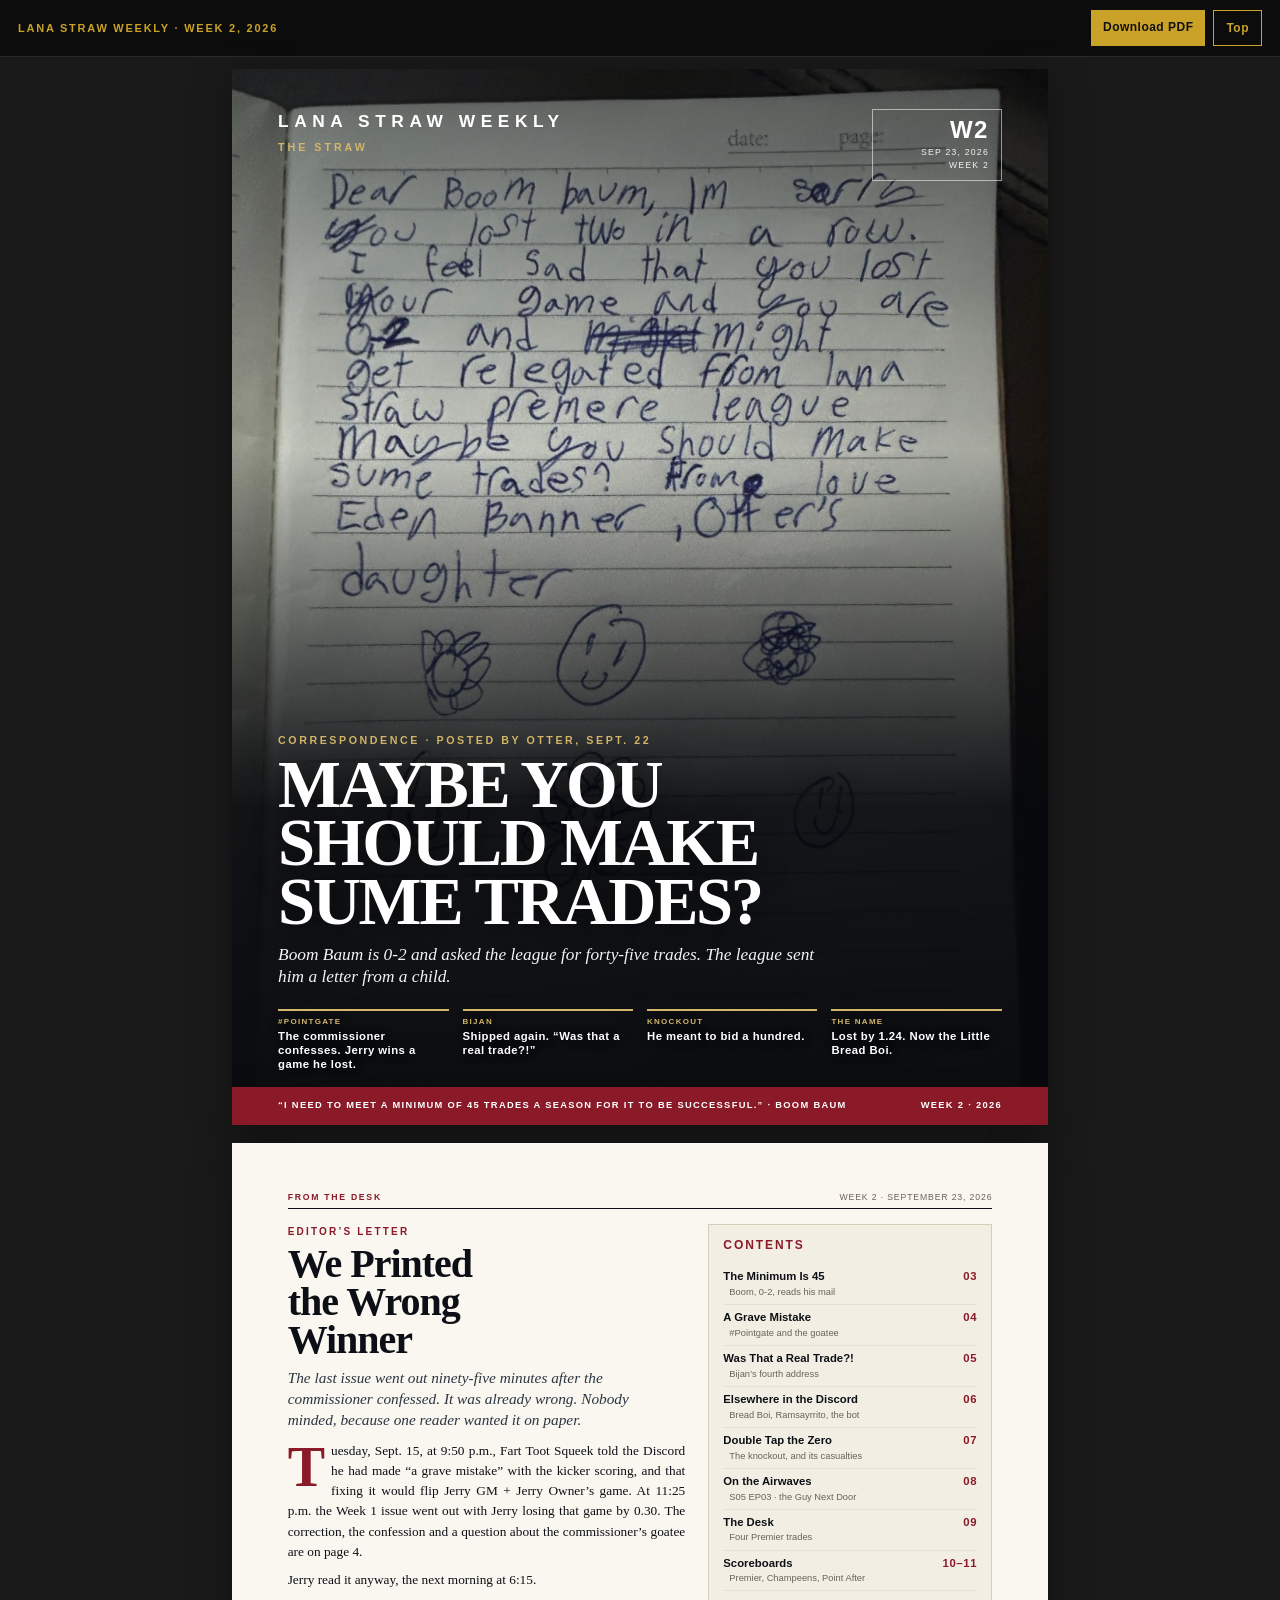
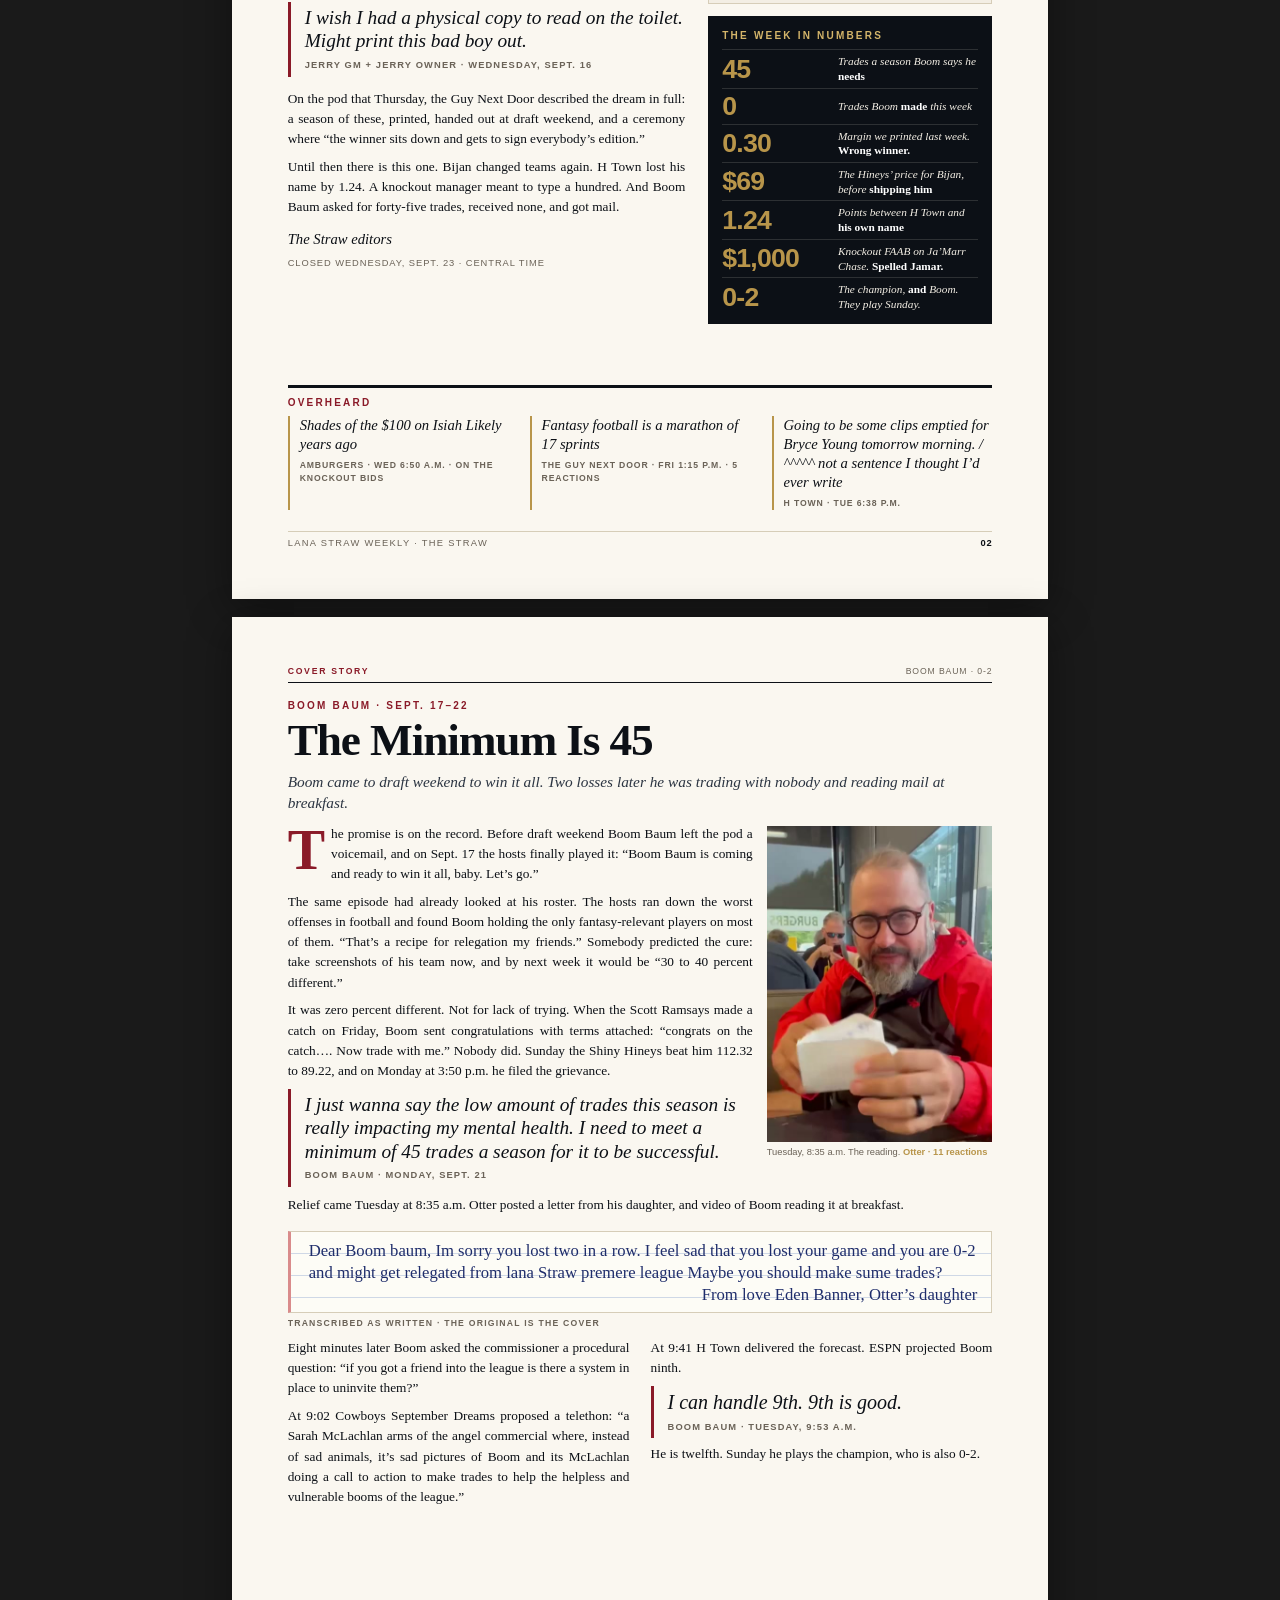
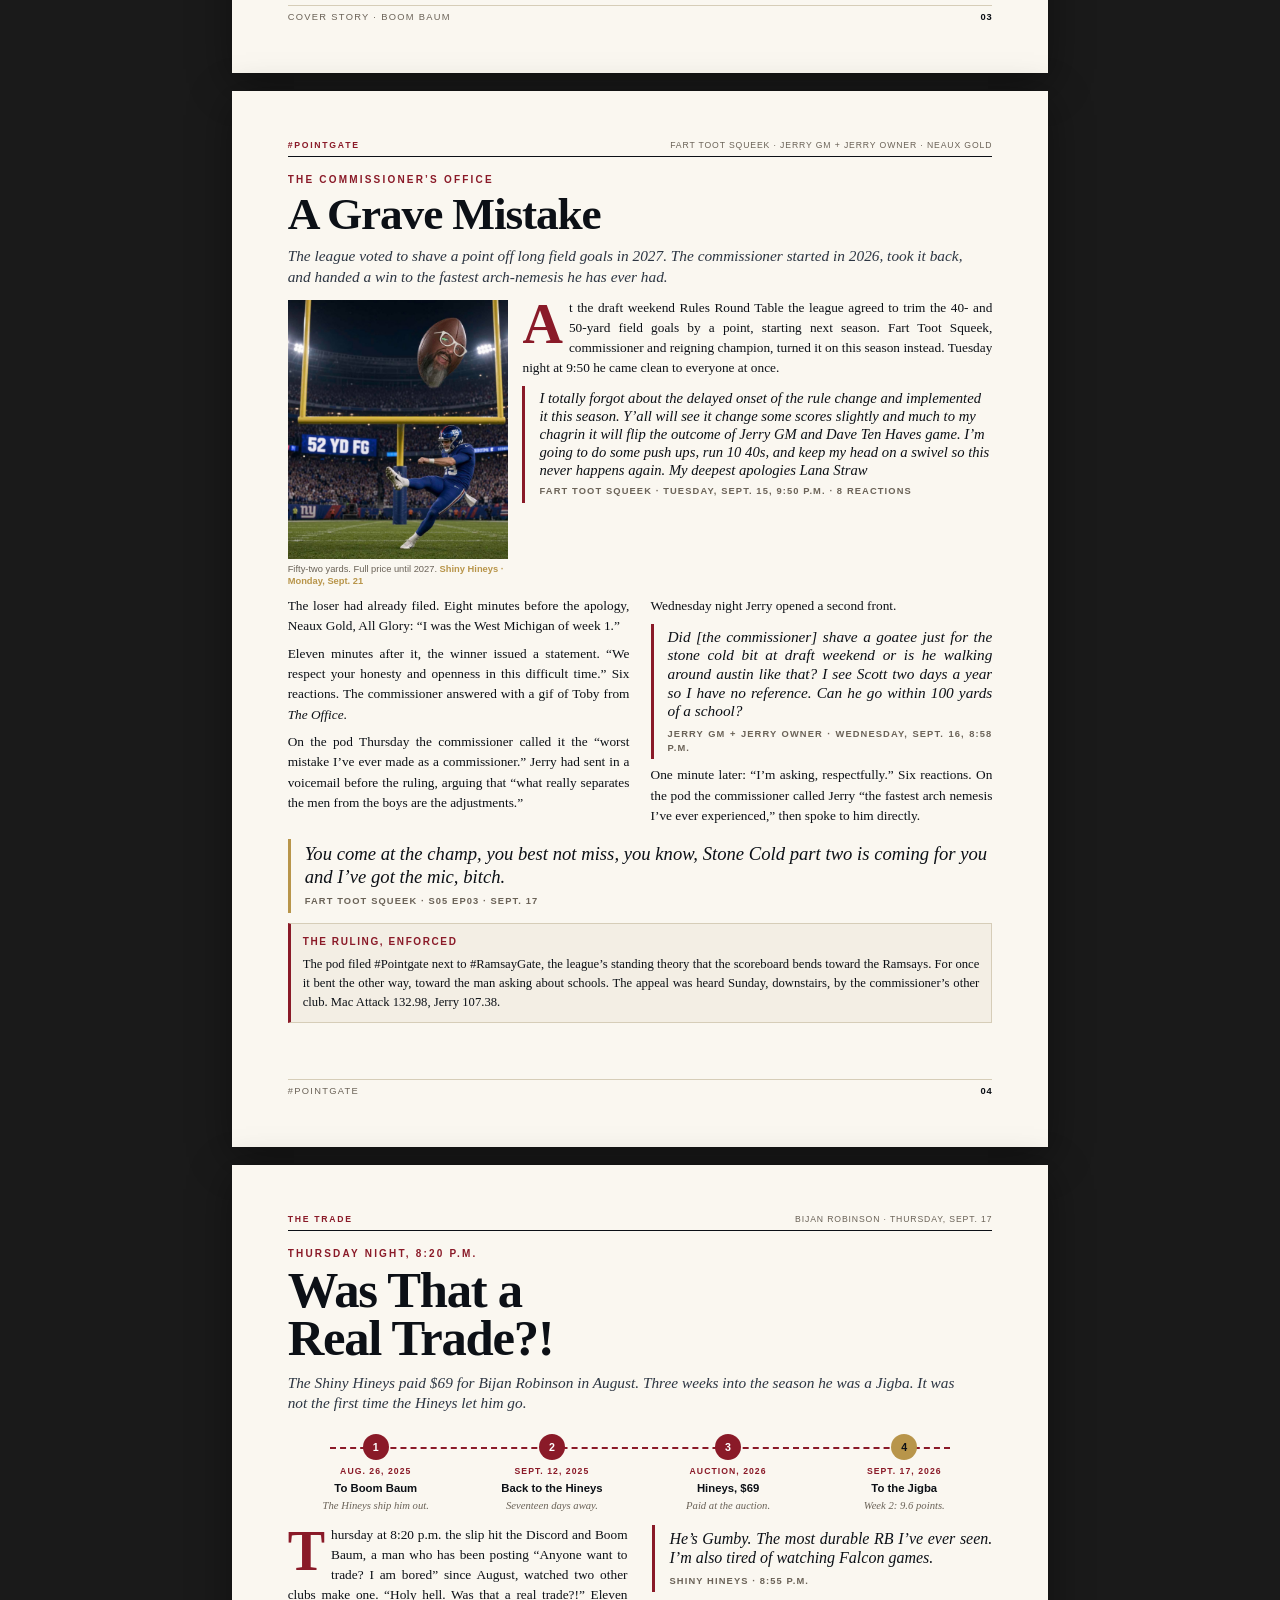
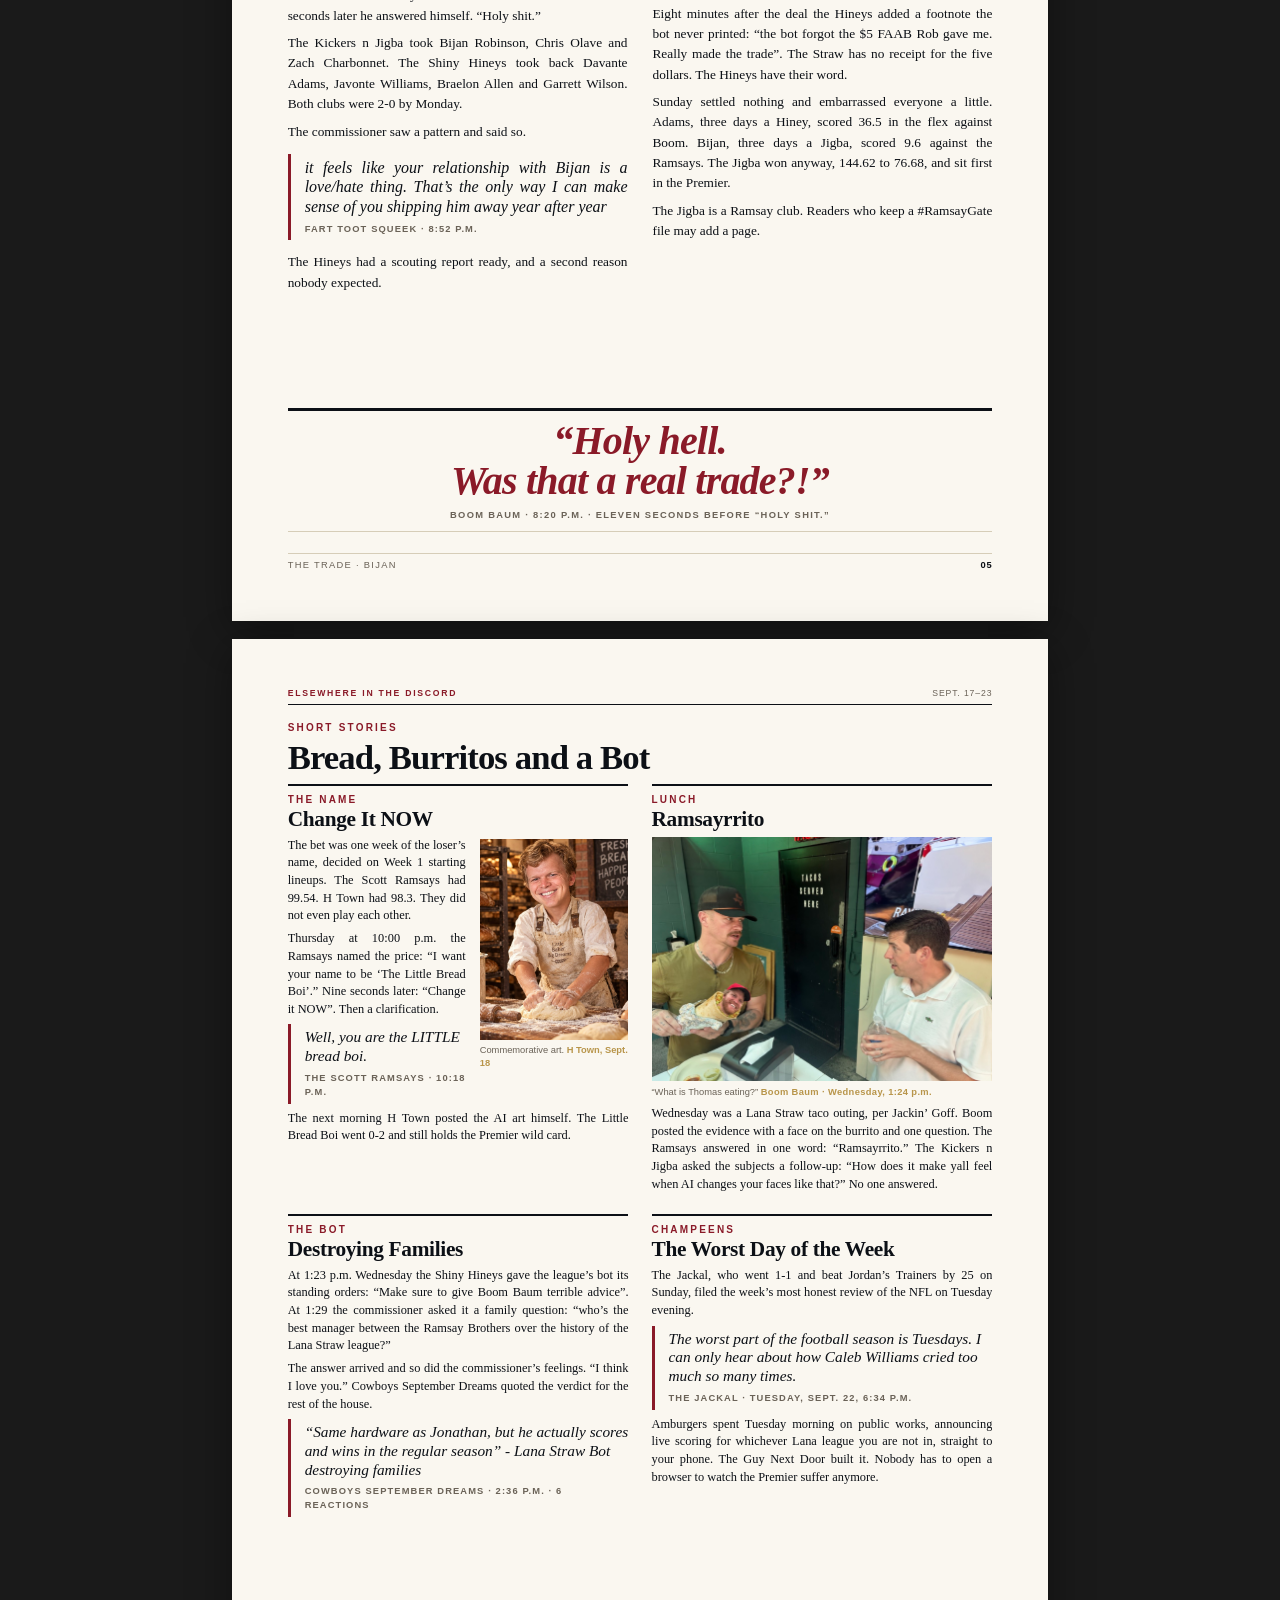
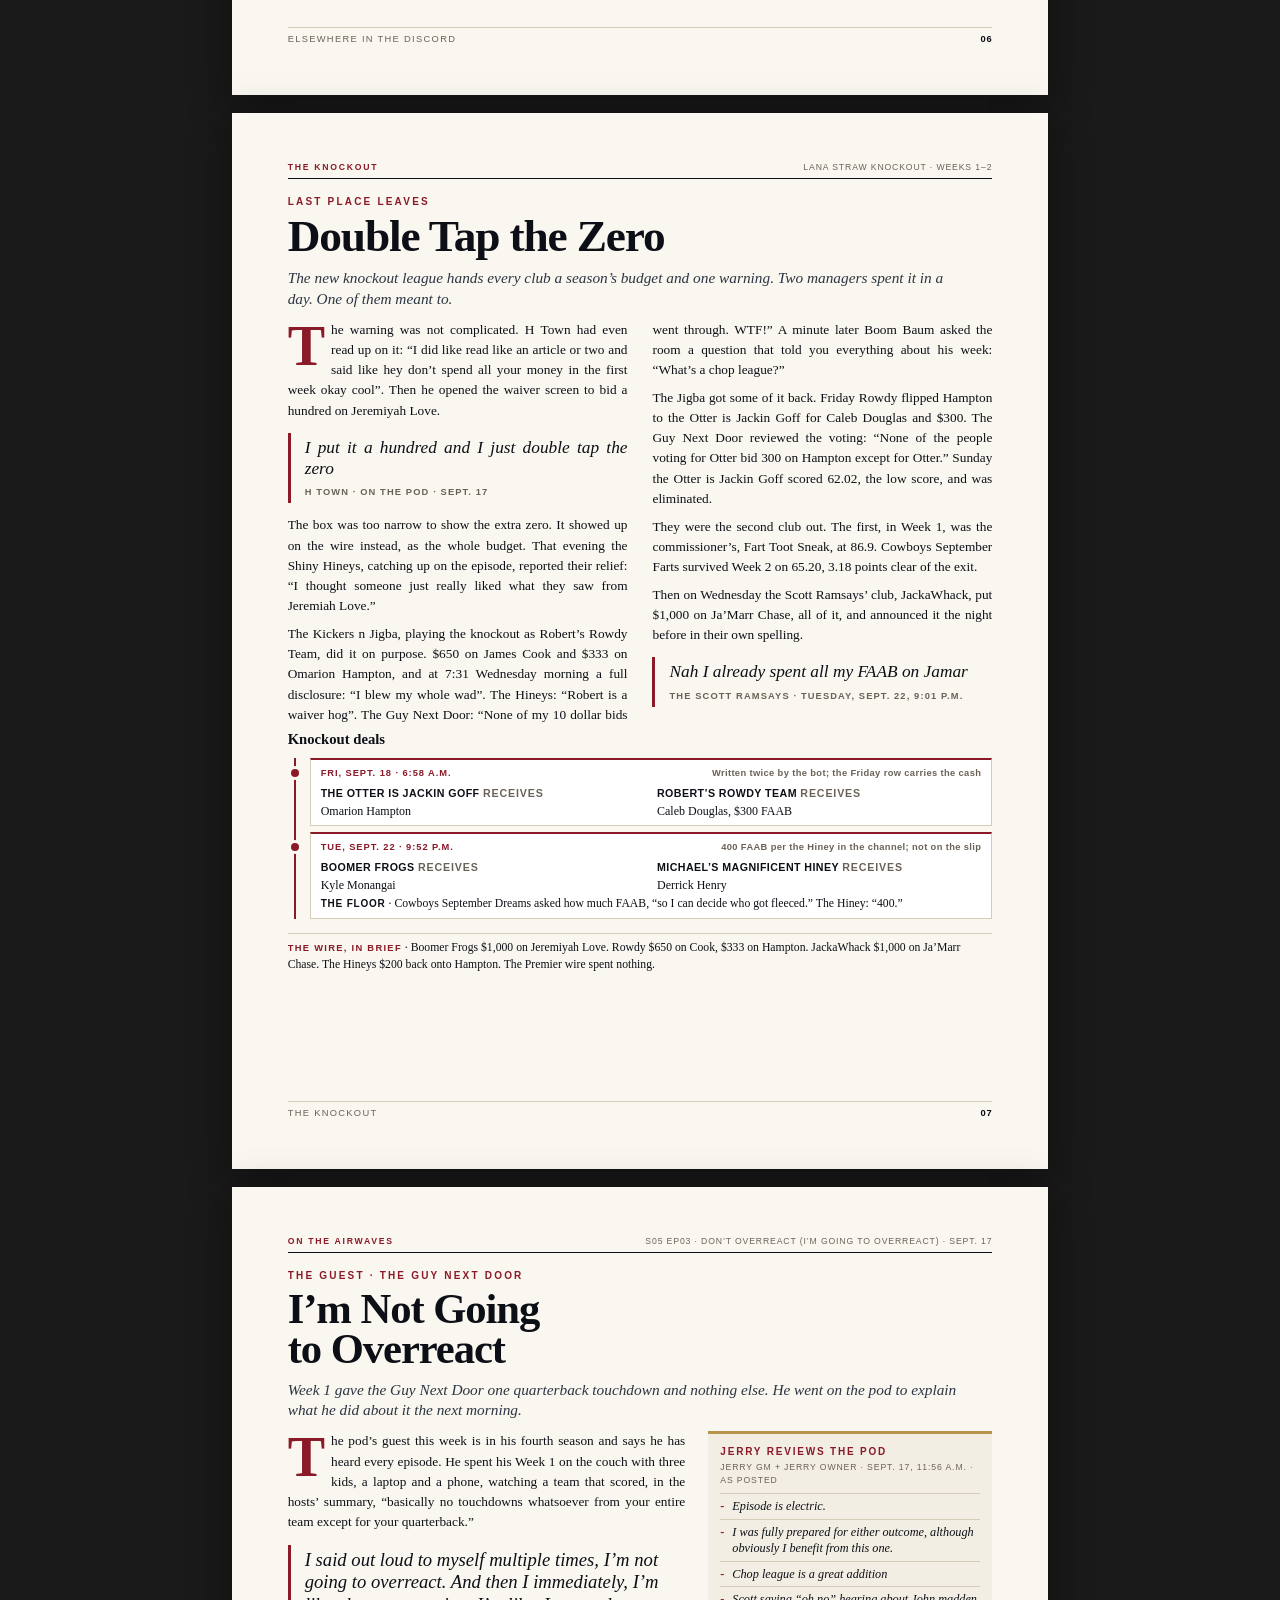
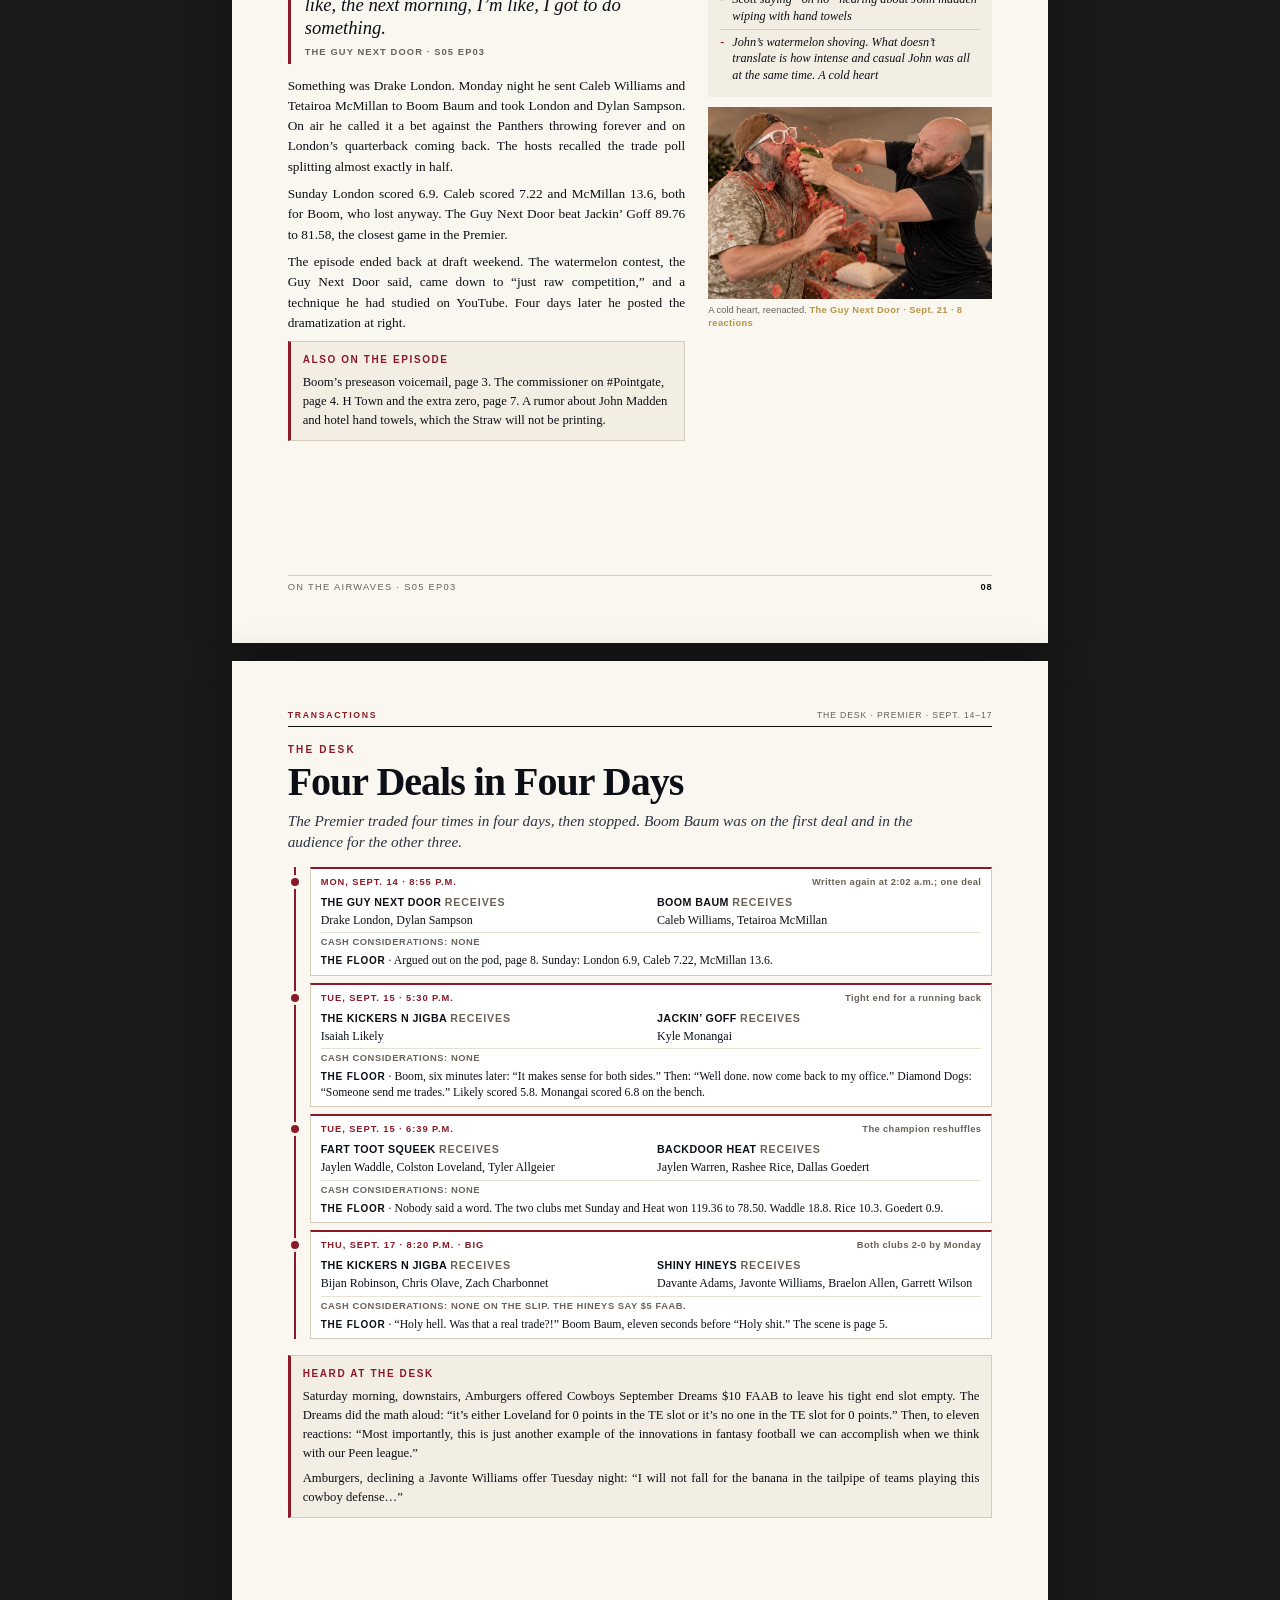
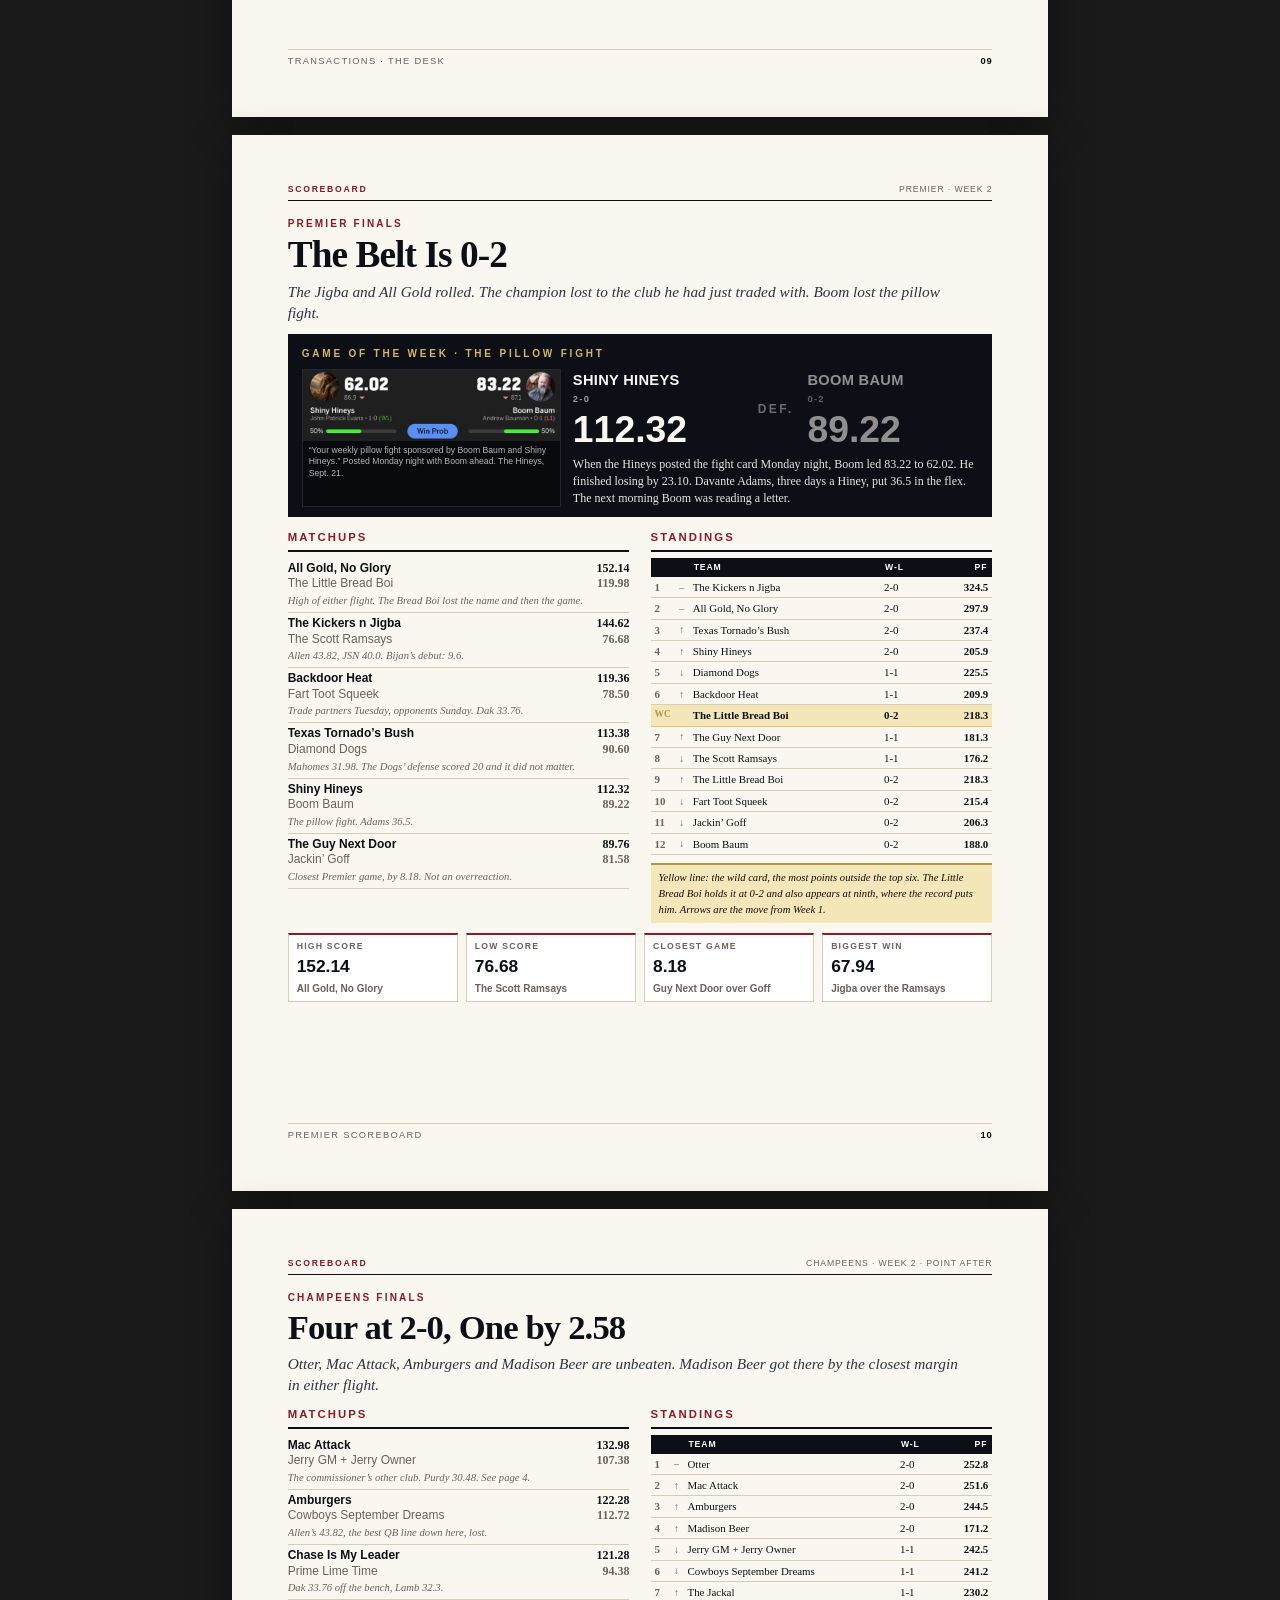
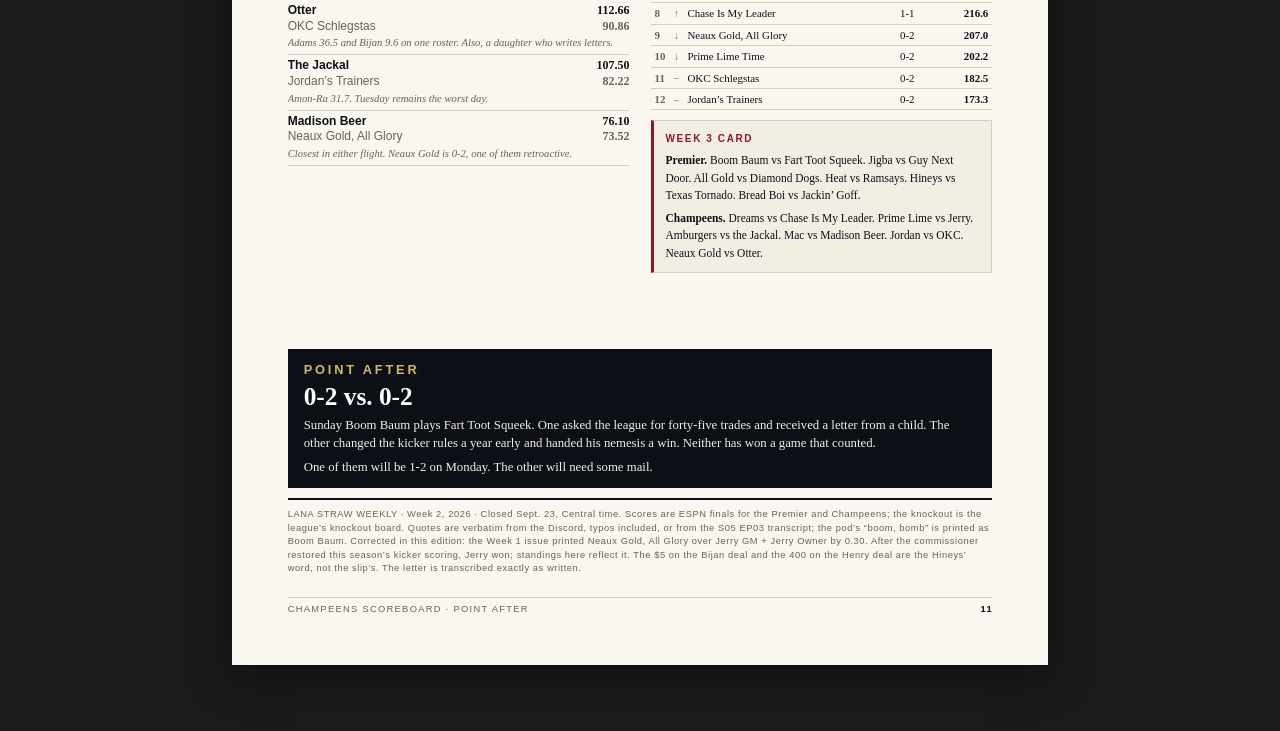
==== index.html @ 601df7c7 "Week 2 layout fixes: phone viewport, contents, stories, desk Co-Authored-By: Claude Opus 5.5 <norepl" ====
<!DOCTYPE html>
<html lang="en">
<head>
<meta charset="utf-8"/>
<meta name="viewport" content="width=850"/>
<link rel="icon" href="favicon.ico" sizes="16x16">
<title>Lana Straw Weekly &#183; Week 2, 2026</title>
</head>
<body>
<div class="share-bar">
  <div class="brand">Lana Straw Weekly &#183; Week 2, 2026</div>
  <div class="actions">
    <a class="pdf" href="The_Lana_Straw_Ledger_2026_Week2.pdf">Download PDF</a>
    <a class="top" href="#top">Top</a>
  </div>
</div>
<a id="top"></a>
<style>

:root {
  --ink: #0c1016;
  --ink2: #1a222d;
  --cream: #f3eee4;
  --paper: #faf7f0;
  --crimson: #8a1a28;
  --crimson-deep: #5c1019;
  --gold: #b8954a;
  --gold-lite: #d4b56a;
  --slate: #2c3542;
  --muted: #6a6257;
  --rule: #d6cdb8;
  --rule-soft: #e8e1d2;
  --pg-w: 8.5in;
  --pg-h: 11in;
  --pg-margin-x: 0.58in;
  --pg-margin-top: 0.5in;
  --pg-margin-bottom: 0.5in;
  --folio-gap: 0.22in;
}

* { box-sizing: border-box; margin: 0; padding: 0; }
html, body {
  background: #1a1a1a;
  color: var(--ink);
  font-family: Georgia, 'Times New Roman', Times, serif;
  font-size: 10.5pt;
  line-height: 1.5;
  overflow-x: hidden;
  -webkit-print-color-adjust: exact !important;
  print-color-adjust: exact !important;
  color-adjust: exact !important;
}

@page { size: letter portrait; margin: 0; }

@media print {
  html, body { background: white !important; overflow: visible; padding: 0 !important; margin: 0 !important; }
  .share-bar { display: none !important; }
  .rack { padding: 0 !important; gap: 0 !important; display: block !important; }
  .sheet { zoom: 1 !important; }
  .page {
    break-after: page;
    page-break-after: always;
    box-shadow: none !important;
    margin: 0 !important;
    zoom: 1 !important;
    width: 8.5in !important;
    height: 11in !important;
    overflow: hidden !important;
  }
  .page:last-child { break-after: auto; page-break-after: auto; }
  * {
    -webkit-print-color-adjust: exact !important;
    print-color-adjust: exact !important;
    color-adjust: exact !important;
  }
}

.share-bar {
  position: sticky;
  top: 0;
  z-index: 50;
  display: flex;
  align-items: center;
  justify-content: space-between;
  gap: 12px;
  padding: 10px 18px;
  background: rgba(11,11,11,.92);
  border-bottom: 1px solid #2a2a2a;
  backdrop-filter: blur(8px);
  font-family: -apple-system, BlinkMacSystemFont, "Segoe UI", sans-serif;
}
.share-bar .brand {
  color: #c9a227;
  letter-spacing: .16em;
  text-transform: uppercase;
  font-size: 11px;
  font-weight: 700;
}
.share-bar .actions { display: flex; gap: 8px; flex-wrap: wrap; }
.share-bar a {
  display: inline-block;
  padding: 8px 12px;
  text-decoration: none;
  font-size: 12px;
  font-weight: 700;
  letter-spacing: .04em;
}
.share-bar a.pdf {
  background: #c9a227;
  color: #111;
}
.share-bar a.top {
  border: 1px solid #c9a227;
  color: #c9a227;
}

.rack {
  display: flex;
  flex-direction: column;
  align-items: center;
  padding: 12px 0 48px;
}
.sheet {
  width: 8.5in;
}

.page {
  width: var(--pg-w);
  height: var(--pg-h);
  position: relative;
  overflow: hidden;
  background: var(--paper);
  margin: 0 auto 18px;
  box-shadow: 0 10px 40px rgba(0,0,0,.4);
  zoom: var(--pagescale, 1);
}
.page.cover { overflow: hidden; }
.page-inner {
  height: 100%;
  padding: var(--pg-margin-top) var(--pg-margin-x) var(--pg-margin-bottom);
  display: flex;
  flex-direction: column;
}
.flow {
  flex: 1 1 auto;
  min-height: 0;
  display: flex;
  flex-direction: column;
  overflow: hidden;
}
.runhead {
  flex: 0 0 auto;
  display: flex;
  justify-content: space-between;
  align-items: baseline;
  font-family: Helvetica Neue, Helvetica, Arial, sans-serif;
  font-size: 6.5pt;
  font-weight: 700;
  letter-spacing: 0.2em;
  text-transform: uppercase;
  color: var(--muted);
  border-bottom: 1.5px solid var(--ink);
  padding-bottom: 4px;
  margin-bottom: 0.16in;
}
.runhead .sec { color: var(--crimson); }
.runhead .iss { font-weight: 500; letter-spacing: 0.1em; color: var(--muted); }
.folio {
  flex: 0 0 auto;
  margin-top: var(--folio-gap);
  display: flex;
  justify-content: space-between;
  align-items: baseline;
  font-family: Helvetica Neue, Helvetica, Arial, sans-serif;
  font-size: 7pt;
  letter-spacing: 0.14em;
  text-transform: uppercase;
  color: var(--muted);
  border-top: 1px solid var(--rule);
  padding-top: 5px;
  position: relative;
  z-index: 2;
  background: var(--paper);
}
.folio .pg {
  font-weight: 800;
  color: var(--ink);
  letter-spacing: 0.08em;
  font-variant-numeric: tabular-nums;
}

.sans { font-family: Helvetica Neue, Helvetica, Arial, sans-serif; }
.kicker {
  font-family: Helvetica Neue, Helvetica, Arial, sans-serif;
  font-size: 7.5pt;
  font-weight: 800;
  letter-spacing: 0.22em;
  text-transform: uppercase;
  color: var(--crimson);
  margin-bottom: 6px;
}
h1.hed {
  font-weight: 900;
  font-size: 32pt;
  line-height: 0.94;
  letter-spacing: -0.025em;
  color: var(--ink);
  margin: 0 0 10px;
}
h2.subhed {
  font-weight: 700;
  font-size: 15pt;
  line-height: 1.15;
  margin: 0 0 6px;
}
.dek {
  font-size: 11.5pt;
  font-style: italic;
  color: var(--slate);
  line-height: 1.36;
  margin-bottom: 10px;
  max-width: 96%;
}
.byline {
  font-family: Helvetica Neue, Helvetica, Arial, sans-serif;
  font-size: 7pt;
  font-weight: 600;
  letter-spacing: 0.12em;
  text-transform: uppercase;
  color: var(--muted);
  margin-bottom: 10px;
  padding-bottom: 7px;
  border-bottom: 1px solid var(--rule);
}
.body {
  font-size: 10pt;
  line-height: 1.52;
  text-align: justify;
  hyphens: auto;
  -webkit-hyphens: auto;
}
.body p { margin-bottom: 0.55em; orphans: 3; widows: 3; }
.body.drop p:first-of-type::first-letter {
  float: left;
  font-size: 42pt;
  line-height: 0.8;
  padding: 4px 6px 0 0;
  font-weight: 900;
  color: var(--crimson);
}
.two-col { column-count: 2; column-gap: 0.26in; }
.three-col { column-count: 3; column-gap: 0.22in; column-rule: 1px solid var(--rule-soft); }
.pull {
  border-left: 3.5px solid var(--crimson);
  padding: 4px 0 4px 14px;
  margin: 12px 0;
  break-inside: avoid;
}
.pull .q {
  font-size: 14.5pt;
  font-style: italic;
  line-height: 1.22;
  color: var(--ink);
}
.pull .attr {
  font-family: Helvetica Neue, Helvetica, Arial, sans-serif;
  font-size: 7pt;
  font-weight: 700;
  letter-spacing: 0.12em;
  text-transform: uppercase;
  color: var(--muted);
  margin-top: 6px;
}
.caption {
  font-family: Helvetica Neue, Helvetica, Arial, sans-serif;
  font-size: 7pt;
  line-height: 1.35;
  color: var(--muted);
  margin-top: 4px;
}
.caption strong { color: var(--ink); font-weight: 700; }
.caption .cred { color: var(--gold); font-weight: 600; letter-spacing: 0.04em; }

.fig {
  display: flex;
  flex-direction: column;
  min-height: 0;
  margin-bottom: 8px;
  break-inside: avoid;
  page-break-inside: avoid;
}
.fig .caption { flex: 0 0 auto; margin-top: 5px; }
.fig:last-child { margin-bottom: 0; }
.img-frame {
  flex: 0 0 auto;
  position: relative;
  overflow: hidden;
  background: #141414;
  break-inside: avoid;
}
.img-frame img {
  position: absolute;
  inset: 0;
  width: 100%;
  height: 100%;
  max-width: 100%;
  object-fit: cover;
  display: block;
}
.fig--fill { flex: 1 1 auto; min-height: 0; }
.fig--fill .img-frame { flex: 1 1 auto; min-height: 1.2in; max-height: 5.6in; }
.img-frame.lead { height: 3.1in; }
.img-frame.essay-hero { height: 4.3in; }
.img-frame.essay-side { height: 1.95in; }
.img-frame.tall { height: 3.3in; }
.img-frame.med { height: 2.1in; }
.img-frame.short { height: 1.75in; }
.img-frame.strip { height: 1.8in; }
.img-frame.pull-art { height: 1.85in; }
.object-top img { object-position: center top; }
.object-faces img { object-position: center 28%; }
.object-hand img { object-position: center 32%; }
.object-center img { object-position: center center; }
.object-low img { object-position: center 72%; }
.object-left img { object-position: left center; }

.rail { display: flex; flex-direction: column; min-height: 0; }
.essay-layout {
  display: grid;
  grid-template-columns: 1.55fr 1fr;
  gap: 0.2in;
  align-items: stretch;
  flex: 1 1 auto;
  min-height: 0;
}
.essay-stack {
  display: flex;
  flex-direction: column;
  gap: 0.14in;
  min-height: 0;
}
.essay-stack .fig { margin-bottom: 0; }
.pull-art-row {
  display: grid;
  grid-template-columns: 1fr 1fr;
  gap: 0.18in;
  align-items: stretch;
}
.grid-2 { display: grid; grid-template-columns: 1fr 1fr; gap: 0.22in; align-items: start; }
.grid-3 { display: grid; grid-template-columns: 1fr 1fr 1fr; gap: 0.16in; }
.grid-spread { display: grid; grid-template-columns: 1.4fr 1fr; gap: 0.24in; align-items: start; }
.grid-spread-r { display: grid; grid-template-columns: 1fr 1.35fr; gap: 0.24in; align-items: start; }
.grid-feature { display: grid; grid-template-columns: 1.65fr 1fr; gap: 0.22in; align-items: stretch; }
.row-fill { flex: 1 1 auto; min-height: 0; }
.row-fixed { flex: 0 0 auto; }
.spacer { flex: 1 1 auto; min-height: 0; }
.rule { border: none; border-top: 1px solid var(--rule); margin: 10px 0; }
.rule-thick { border: none; border-top: 2.5px solid var(--ink); margin: 10px 0 12px; }
.source-note {
  font-family: Helvetica Neue, Helvetica, Arial, sans-serif;
  font-size: 6.5pt;
  font-style: italic;
  color: var(--muted);
  margin: 4px 0 10px;
  line-height: 1.35;
  padding: 5px 8px;
  background: var(--cream);
  border-left: 2px solid var(--gold);
  break-inside: avoid;
}

.cover { background: #080a0e; color: #fff; padding: 0; }
.cover-art { position: absolute; inset: 0; overflow: hidden; z-index: 0; }
.cover-art img {
  position: absolute;
  inset: 0;
  width: 100%;
  height: 100%;
  object-fit: cover;
  object-position: center 32%;
  display: block;
}
.cover-scrim {
  position: absolute;
  inset: 0;
  z-index: 1;
  background: linear-gradient(to top, rgba(6,8,12,.96) 0%, rgba(6,8,12,.58) 32%, rgba(6,8,12,.08) 58%, rgba(6,8,12,.38) 100%);
}
.cover-mast {
  position: absolute;
  top: 0.42in;
  left: 0.48in;
  right: 0.48in;
  z-index: 3;
  display: flex;
  justify-content: space-between;
  align-items: flex-start;
}
.mast-brand {
  font-family: Helvetica Neue, Helvetica, Arial, sans-serif;
  font-size: 13pt;
  font-weight: 900;
  letter-spacing: 0.32em;
  text-transform: uppercase;
}
.mast-sub {
  font-family: Helvetica Neue, Helvetica, Arial, sans-serif;
  font-size: 8pt;
  font-weight: 600;
  letter-spacing: 0.28em;
  text-transform: uppercase;
  color: var(--gold-lite);
  margin-top: 4px;
}
.issue-badge {
  font-family: Helvetica Neue, Helvetica, Arial, sans-serif;
  text-align: right;
  border: 1.5px solid rgba(255,255,255,.55);
  padding: 8px 12px;
  min-width: 1.35in;
}
.issue-badge .wk { font-size: 18pt; font-weight: 900; letter-spacing: .06em; line-height: 1; }
.issue-badge .meta { font-size: 6.5pt; letter-spacing: .14em; text-transform: uppercase; margin-top: 4px; opacity: .9; }
.cover-sells {
  position: absolute;
  top: 1.55in;
  right: 0.48in;
  z-index: 3;
  width: 2.2in;
  font-family: Helvetica Neue, Helvetica, Arial, sans-serif;
}
.sell {
  border-top: 1px solid rgba(255,255,255,.35);
  padding: 7px 0;
  font-size: 8pt;
  font-weight: 700;
  letter-spacing: .04em;
  line-height: 1.25;
  text-shadow: 0 1px 8px rgba(0,0,0,.6);
}
.sell .tag {
  display: block;
  font-size: 6pt;
  letter-spacing: .16em;
  text-transform: uppercase;
  color: var(--gold-lite);
  margin-bottom: 2px;
  font-weight: 600;
}
.cover-hed-block {
  position: absolute;
  left: 0.48in;
  right: 0.48in;
  bottom: 0.78in;
  z-index: 3;
}
.cover-kicker {
  font-family: Helvetica Neue, Helvetica, Arial, sans-serif;
  font-size: 8pt;
  font-weight: 700;
  letter-spacing: .24em;
  text-transform: uppercase;
  color: var(--gold-lite);
  margin-bottom: 8px;
}
.cover-hed {
  font-weight: 900;
  font-size: 56pt;
  line-height: .88;
  letter-spacing: -.035em;
  text-shadow: 0 3px 28px rgba(0,0,0,.55);
}
.cover-dek {
  font-size: 13pt;
  font-style: italic;
  margin-top: 12px;
  max-width: 5.9in;
  line-height: 1.3;
  opacity: .95;
}
.cover-bar {
  position: absolute;
  bottom: 0;
  left: 0;
  right: 0;
  height: .4in;
  background: var(--crimson);
  display: flex;
  align-items: center;
  justify-content: space-between;
  padding: 0 .48in;
  font-family: Helvetica Neue, Helvetica, Arial, sans-serif;
  font-size: 7pt;
  font-weight: 700;
  letter-spacing: .14em;
  text-transform: uppercase;
  z-index: 4;
}

.score-table, .standings {
  width: 100%;
  border-collapse: collapse;
  font-family: Helvetica Neue, Helvetica, Arial, sans-serif;
}
.score-table { font-size: 7.5pt; margin-bottom: 8px; }
.score-table th, .standings th {
  text-align: left;
  font-weight: 700;
  letter-spacing: .1em;
  text-transform: uppercase;
  font-size: 6pt;
  color: var(--muted);
  border-bottom: 1.5px solid var(--ink);
  padding: 3px;
}
.score-table td {
  padding: 4px 3px;
  border-bottom: 1px solid var(--rule-soft);
  vertical-align: baseline;
}
.score-table tr.win td { font-weight: 700; background: rgba(138,26,40,.05); }
.score-table .num, .standings .num { text-align: right; font-variant-numeric: tabular-nums; }
.score-table .winner { color: var(--crimson); font-weight: 800; }
.standings { font-size: 7pt; }
.standings td { padding: 2.5px 3px; border-bottom: 1px solid var(--rule-soft); }
.standings tr.playoff td:first-child { color: var(--crimson); font-weight: 800; }
.airy .score-table td { padding: 6px 3px; }
.airy .standings td { padding: 4.5px 3px; }
.stat-strip {
  display: grid;
  grid-template-columns: repeat(4,1fr);
  gap: 7px;
  margin: 8px 0 12px;
}
.stat-box { background: var(--ink); color: var(--cream); padding: 9px 8px; text-align: center; }
.stat-box .n { font-size: 18pt; font-weight: 900; line-height: 1; color: var(--gold); }
.stat-box .l {
  font-family: Helvetica Neue, Helvetica, Arial, sans-serif;
  font-size: 5.5pt;
  font-weight: 700;
  letter-spacing: .1em;
  text-transform: uppercase;
  margin-top: 4px;
  opacity: .85;
}
.scorer-list {
  font-family: Helvetica Neue, Helvetica, Arial, sans-serif;
  font-size: 8pt;
  line-height: 1.55;
}
.sidebar {
  background: var(--cream);
  border-top: 3px solid var(--crimson);
  padding: 10px 11px;
  font-size: 9pt;
  line-height: 1.4;
  break-inside: avoid;
  page-break-inside: avoid;
}
.sidebar h3 {
  font-family: Helvetica Neue, Helvetica, Arial, sans-serif;
  font-size: 7.5pt;
  font-weight: 800;
  letter-spacing: .16em;
  text-transform: uppercase;
  margin-bottom: 6px;
}
.sidebar.dark { border-top-color: var(--ink); }
.sidebar.tight { font-size: 8.3pt; line-height: 1.34; padding: 8px 10px; }
.chip {
  display: inline-block;
  font-family: Helvetica Neue, Helvetica, Arial, sans-serif;
  font-size: 6pt;
  font-weight: 800;
  letter-spacing: .1em;
  text-transform: uppercase;
  background: var(--ink);
  color: var(--cream);
  padding: 2px 6px;
  margin-right: 3px;
}

.toc-item {
  display: flex;
  justify-content: space-between;
  align-items: baseline;
  padding: 5px 0;
  border-bottom: 1px dotted var(--rule);
  font-family: Helvetica Neue, Helvetica, Arial, sans-serif;
  font-size: 8.5pt;
}
.toc-item .t { font-weight: 700; }
.toc-item .d { color: var(--muted); font-size: 7pt; font-weight: 400; margin-left: 6px; }
.toc-item .p { color: var(--crimson); font-weight: 800; font-variant-numeric: tabular-nums; letter-spacing: .06em; }

.deal {
  display: grid;
  grid-template-columns: .4in 1fr;
  gap: 7px;
  margin-bottom: 6px;
  break-inside: avoid;
  page-break-inside: avoid;
}
.deal .num {
  font-family: Helvetica Neue, Helvetica, Arial, sans-serif;
  font-size: 16pt;
  font-weight: 900;
  color: var(--crimson);
  line-height: 1;
  padding-top: 2px;
}
.deal .card { background: var(--cream); border: 1px solid var(--rule); border-left: 3px solid var(--crimson); padding: 6px 9px; }
.deal .when {
  font-family: Helvetica Neue, Helvetica, Arial, sans-serif;
  font-size: 6pt;
  font-weight: 800;
  letter-spacing: .14em;
  text-transform: uppercase;
  color: var(--crimson);
}
.deal .teams { font-family: Helvetica Neue, Helvetica, Arial, sans-serif; font-size: 8.5pt; font-weight: 800; margin: 2px 0 3px; }
.deal .legs { font-size: 8.5pt; line-height: 1.3; }
.path-box {
  background: var(--ink);
  color: var(--cream);
  padding: 9px 12px;
  margin: 6px 0;
  font-family: Helvetica Neue, Helvetica, Arial, sans-serif;
  break-inside: avoid;
}
.path-box h4 { font-size: 7pt; letter-spacing: .18em; text-transform: uppercase; color: var(--gold); margin-bottom: 6px; }
.path-flow { font-size: 8.5pt; line-height: 1.5; font-weight: 600; }
.path-flow .arrow { color: var(--gold); margin: 0 4px; }
.lookahead-item {
  font-family: Helvetica Neue, Helvetica, Arial, sans-serif;
  font-size: 8.5pt;
  padding: 7px 0;
  border-bottom: 1px solid var(--rule);
  display: flex;
  justify-content: space-between;
  gap: 8px;
  font-weight: 600;
}
.lookahead-item .vs { color: var(--muted); font-weight: 500; }
.quote-col { display: flex; flex-direction: column; min-height: 0; }
.quote-block {
  break-inside: avoid;
  page-break-inside: avoid;
  margin-bottom: 12px;
  padding-bottom: 9px;
  border-bottom: 1px solid var(--rule);
}
.quote-block .qt { font-style: italic; font-size: 10.7pt; line-height: 1.38; }
.quote-block .qa {
  font-family: Helvetica Neue, Helvetica, Arial, sans-serif;
  font-size: 6.5pt;
  font-weight: 700;
  letter-spacing: .1em;
  text-transform: uppercase;
  color: var(--muted);
  margin-top: 5px;
}
.letter-sig { margin-top: 12px; font-style: italic; font-size: 11pt; }
.colophon {
  font-family: Helvetica Neue, Helvetica, Arial, sans-serif;
  font-size: 7pt;
  color: var(--muted);
  margin-top: 10px;
  letter-spacing: .06em;
  line-height: 1.5;
}
.photo-grid {
  display: grid;
  grid-template-columns: repeat(2,1fr);
  gap: .14in;
  min-height: 0;
}
.photo-grid .fig { margin-bottom: 0; }
.photo-grid .img-frame { height: 2.18in; }
.photo-grid .wide { grid-column: 1 / -1; }
.photo-grid .wide .img-frame { height: 2.25in; }
.air-card {
  background: var(--ink);
  color: var(--cream);
  border-top: 4px solid var(--gold);
  padding: 12px 14px;
  break-inside: avoid;
}
.air-card .ep {
  font-family: Helvetica Neue, Helvetica, Arial, sans-serif;
  color: var(--gold-lite);
  font-size: 6.5pt;
  font-weight: 800;
  letter-spacing: .16em;
  text-transform: uppercase;
}
.air-card h3 { font-size: 15pt; line-height: 1.05; margin: 4px 0 7px; }
.air-card p { font-size: 9pt; line-height: 1.42; margin-bottom: 6px; }
.air-card p:last-child { margin-bottom: 0; }
.big-number {
  font-family: Helvetica Neue, Helvetica, Arial, sans-serif;
  font-size: 54pt;
  font-weight: 900;
  line-height: .82;
  letter-spacing: -.05em;
  color: var(--crimson);
}
.price-row {
  display: grid;
  grid-template-columns: repeat(4,1fr);
  gap: 6px;
  margin: 9px 0;
}
.price {
  background: var(--cream);
  border-top: 3px solid var(--crimson);
  padding: 8px;
  font-family: Helvetica Neue, Helvetica, Arial, sans-serif;
}
.price .cash { font-size: 20pt; font-weight: 900; line-height: 1; color: var(--crimson); }
.price .name { font-size: 6.5pt; font-weight: 700; text-transform: uppercase; margin-top: 4px; }
.dense .body { font-size: 9.3pt; line-height: 1.43; }
.dense .quote-block { margin-bottom: 9px; padding-bottom: 7px; }
.dense .quote-block .qt { font-size: 10pt; line-height: 1.32; }

/* ---- Week 2 adaptations (desk, scoreboard, boxes) on Weekly chrome ---- */
.box {
  background: var(--cream);
  border: 1px solid var(--rule);
  border-left: 3.5px solid var(--crimson);
  padding: 10px 12px;
  margin: 10px 0;
  break-inside: avoid;
}
.box h4 {
  font-family: Helvetica Neue, Helvetica, Arial, sans-serif;
  font-size: 7.5pt;
  font-weight: 800;
  letter-spacing: .16em;
  text-transform: uppercase;
  color: var(--crimson);
  margin: 0 0 6px;
}
.box p { font-size: 9.5pt; margin: 0 0 6px; text-align: justify; }
.box p:last-child { margin-bottom: 0; }
.box .big {
  font-family: Helvetica Neue, Helvetica, Arial, sans-serif;
  font-weight: 900;
  font-size: 42pt;
  line-height: .9;
  letter-spacing: -0.02em;
  margin: 2px 0 8px;
}

.timeline { border-left: 2px solid var(--rule); padding-left: 14px; margin: 4px 0 8px; }
.timeline .deal { position: relative; margin: 0 0 8px; }
.timeline .deal::before {
  content: "";
  position: absolute;
  left: -19px; top: 10px;
  width: 7px; height: 7px;
  border-radius: 50%;
  background: var(--crimson);
}
.deal-card {
  border: 1px solid var(--rule);
  border-top: 2.5px solid var(--crimson);
  background: #fff;
  padding: 7px 10px 6px;
}
.deal-card .dhead {
  display: flex; justify-content: space-between; gap: 10px; align-items: baseline;
  font-family: Helvetica Neue, Helvetica, Arial, sans-serif;
  font-size: 7pt; font-weight: 800; letter-spacing: .1em; text-transform: uppercase;
  color: var(--crimson); margin-bottom: 4px;
}
.deal-card .dhead .dt { color: var(--muted); letter-spacing: .04em; text-transform: none; font-weight: 600; text-align: right; max-width: 58%; }
.deal-card .sides { display: grid; grid-template-columns: 1fr 1fr; gap: 0 12px; }
.deal-card .side .tm {
  font-family: Helvetica Neue, Helvetica, Arial, sans-serif;
  font-size: 8pt; font-weight: 800; text-transform: uppercase; margin-bottom: 2px; letter-spacing: .04em;
}
.deal-card .side .pl { font-size: 9pt; line-height: 1.35; }
.deal-card .cons {
  font-family: Helvetica Neue, Helvetica, Arial, sans-serif;
  font-size: 7pt; font-weight: 700; letter-spacing: .06em; text-transform: uppercase;
  color: var(--muted); margin-top: 4px; border-top: 1px solid var(--rule-soft); padding-top: 3px;
}
.deal-card .floor { font-size: 8.8pt; line-height: 1.35; margin-top: 3px; }
.deal-card .floor b {
  font-family: Helvetica Neue, Helvetica, Arial, sans-serif;
  font-style: normal; font-weight: 800; font-size: 7.5pt; letter-spacing: .08em; text-transform: uppercase;
}

.gow {
  background: var(--ink);
  color: var(--paper);
  padding: 12px 14px 10px;
  margin: 0 0 12px;
}
.gow .tag {
  font-family: Helvetica Neue, Helvetica, Arial, sans-serif;
  font-size: 7.5pt; font-weight: 800; letter-spacing: .28em; text-transform: uppercase;
  color: var(--gold-lite); margin: 0 0 8px;
}
.gow .gow-row { display: grid; grid-template-columns: 1.35in 1fr; gap: 12px; align-items: stretch; }
.gow .gow-art { margin: 0; background: #080a0e; border: 1px solid rgba(250,247,240,.12); }
.gow .gow-art img { width: 100%; height: 1.15in; object-fit: cover; display: block; }
.gow .gow-art .caption { padding: 4px 6px; color: rgba(250,247,240,.72); font-size: 6.5pt; margin: 0; }
.gow .teams { display: flex; align-items: stretch; gap: 14px; }
.gow .tm { flex: 1; }
.gow .tm .nm {
  font-family: Helvetica Neue, Helvetica, Arial, sans-serif;
  font-size: 11pt; font-weight: 800; text-transform: uppercase; letter-spacing: .02em;
}
.gow .tm .rec {
  font-family: Helvetica Neue, Helvetica, Arial, sans-serif;
  font-size: 7pt; font-weight: 600; letter-spacing: .14em; color: rgba(250,247,240,.6); text-transform: uppercase; margin-top: 2px;
}
.gow .tm .sc {
  font-family: Helvetica Neue, Helvetica, Arial, sans-serif;
  font-size: 28pt; font-weight: 900; font-variant-numeric: tabular-nums; margin-top: 4px; line-height: 1;
}
.gow .tm.loser { opacity: .55; }
.gow .vs {
  align-self: center;
  font-family: Helvetica Neue, Helvetica, Arial, sans-serif;
  font-size: 9pt; font-weight: 800; color: rgba(250,247,240,.4); letter-spacing: .2em;
}
.gow .gamer { font-size: 9pt; line-height: 1.4; margin: 8px 0 0; color: rgba(250,247,240,.92); }

.sb-grid { display: grid; grid-template-columns: 1fr 1fr; gap: 0 .22in; }
.sb-h {
  font-family: Helvetica Neue, Helvetica, Arial, sans-serif;
  font-size: 8.5pt; font-weight: 800; letter-spacing: .18em; text-transform: uppercase;
  border-bottom: 2px solid var(--ink); padding-bottom: 4px; margin: 0 0 6px; color: var(--crimson);
}
.strip { border-bottom: 1px solid var(--rule); padding: 3px 0; }
.strip .row {
  display: flex; justify-content: space-between; gap: 8px;
  font-family: Helvetica Neue, Helvetica, Arial, sans-serif;
  font-size: 9pt; line-height: 1.3;
}
.strip .row b { font-weight: 800; }
.strip .row .sc { font-variant-numeric: tabular-nums; font-weight: 800; font-family: Georgia, serif; }
.strip .row.loser { color: var(--muted); }
.strip .note { font-size: 8pt; font-style: italic; color: var(--muted); margin-top: 1px; }

table.stand {
  font-size: 8.2pt; margin: 2px 0 0; width: 100%; border-collapse: collapse; font-family: Georgia, serif;
}
table.stand th {
  font-family: Helvetica Neue, Helvetica, Arial, sans-serif;
  font-size: 6.5pt; font-weight: 800; letter-spacing: .1em; text-transform: uppercase;
  color: #fff; background: var(--ink); text-align: left; padding: 3px 5px;
}
table.stand td { padding: 2px 4px; border-bottom: 1px solid var(--rule); white-space: nowrap; }
table.stand td.n { text-align: right; font-variant-numeric: tabular-nums; font-weight: 700; }
table.stand td.rk { color: var(--muted); font-weight: 700; width: 16px; }
table.stand td.mv { width: 14px; text-align: center; color: var(--muted); font-size: 7.5pt; }
table.stand tr.wc td { background: #f3e6b8; border-bottom: 1px solid #e0c95a; font-weight: 700; }
table.stand tr.wc td.rk { color: var(--gold); font-weight: 800; font-size: 7pt; }
.wcrail {
  font-size: 8pt; font-style: italic; color: var(--ink);
  background: #f3e6b8; border-top: 2.5px solid var(--gold);
  margin: 8px 0 0; padding: 5px 8px;
}
.sups { display: grid; grid-template-columns: repeat(4,1fr); gap: 8px; margin: 10px 0 0; }
.sup { border: 1px solid var(--rule); border-top: 2.5px solid var(--crimson); padding: 5px 8px; background: #fff; }
.sup .k {
  font-family: Helvetica Neue, Helvetica, Arial, sans-serif;
  font-size: 6.5pt; font-weight: 800; letter-spacing: .14em; text-transform: uppercase; color: var(--muted);
}
.sup .v { font-family: Helvetica Neue, Helvetica, Arial, sans-serif; font-size: 13pt; font-weight: 900; font-variant-numeric: tabular-nums; margin-top: 1px; }
.sup .w { font-family: Helvetica Neue, Helvetica, Arial, sans-serif; font-size: 7.5pt; font-weight: 600; color: var(--muted); margin-top: 1px; }

.wk3 { display: grid; grid-template-columns: 1fr 1fr; gap: 0 14px; }
.wk3 p { margin: 0 0 4px; font-size: 9pt; line-height: 1.4; text-align: left; }

.colophon {
  font-family: Helvetica Neue, Helvetica, Arial, sans-serif;
  font-size: 7pt; line-height: 1.45; color: var(--muted);
  border-top: 2px solid var(--ink); padding-top: 8px; margin-top: auto;
}
.letter-sig {
  margin-top: 10px;
  font-style: italic;
  font-size: 11pt;
}
.sidebar {
  background: var(--cream);
  border: 1px solid var(--rule);
  padding: 12px 14px;
}
.sidebar h3 {
  font-family: Helvetica Neue, Helvetica, Arial, sans-serif;
  font-size: 9pt; font-weight: 800; letter-spacing: .16em; text-transform: uppercase;
  color: var(--crimson); margin: 0 0 10px;
}
.toc-item {
  display: flex; justify-content: space-between; gap: 10px; align-items: baseline;
  padding: 5px 0; border-bottom: 1px solid var(--rule-soft);
  font-family: Helvetica Neue, Helvetica, Arial, sans-serif; font-size: 8.5pt;
}
.toc-item .t { font-weight: 700; color: var(--ink); display: block; }
.toc-item .d { font-size: 7pt; color: var(--muted); display: block; margin-top: 1px; }
.toc-item .p { font-weight: 800; color: var(--crimson); font-variant-numeric: tabular-nums; }

figure.wire { margin: 0 0 10px; }
figure.wire.left { float: left; width: 2.45in; margin: 2px 14px 8px 0; }
figure.wire.right { float: right; width: 2.45in; margin: 2px 0 8px 14px; }
figure.wire img { width: 100%; display: block; object-fit: cover; background: #141414; }
figure.wire.left img, figure.wire.right img { height: 2in; }
figcaption {
  font-family: Helvetica Neue, Helvetica, Arial, sans-serif;
  font-size: 7pt; line-height: 1.35; color: var(--muted); margin-top: 4px;
}
figcaption .cred { color: var(--gold); font-weight: 600; }

.stat-strip { display: grid; grid-template-columns: repeat(4,1fr); gap: 8px; margin: 8px 0 12px; }
.stat-box {
  background: var(--cream); border: 1px solid var(--rule); border-top: 2.5px solid var(--crimson);
  padding: 8px 10px; text-align: left;
}
.stat-box .n {
  font-family: Helvetica Neue, Helvetica, Arial, sans-serif;
  font-size: 18pt; font-weight: 900; line-height: 1; letter-spacing: -0.02em;
}
.stat-box .l {
  font-family: Helvetica Neue, Helvetica, Arial, sans-serif;
  font-size: 7pt; font-weight: 700; letter-spacing: .08em; text-transform: uppercase;
  color: var(--muted); margin-top: 4px;
}

.page.dense .body { font-size: 9.5pt; }
.page.dense .body p { margin-bottom: .45em; }

.clearfix::after { content: ""; display: table; clear: both; }

/* ---- Week 2 rebuild: cover rail, numbers panel, letter, travels, story grid ---- */
.cover-sells.row {
  top: auto; bottom: 0.56in; left: 0.48in; right: 0.48in; width: auto;
  display: grid; grid-template-columns: repeat(4, 1fr); gap: 0 14px;
}
.cover-sells.row .sell { border-top: 2px solid var(--gold-lite); padding: 6px 0 0; font-size: 8.5pt; }
.cover.letter .cover-hed-block { bottom: 1.42in; }
.cover.letter .cover-scrim {
  background: linear-gradient(to top, rgba(6,8,12,.97) 0%, rgba(6,8,12,.9) 30%, rgba(6,8,12,.35) 52%, rgba(6,8,12,0) 64%, rgba(6,8,12,.55) 100%);
}
.cover.letter .cover-hed { font-size: 50pt; }

.numbers { background: var(--ink); color: var(--cream); padding: 12px 14px 8px; }
.numbers h3 {
  font-family: Helvetica Neue, Helvetica, Arial, sans-serif;
  font-size: 7.5pt; font-weight: 800; letter-spacing: .22em; text-transform: uppercase;
  color: var(--gold-lite); margin: 0 0 6px;
}
.numbers .n-row { display: grid; grid-template-columns: 1.05in 1fr; gap: 10px; align-items: baseline; padding: 5px 0; border-top: 1px solid rgba(243,238,228,.14); }
.numbers .n-v {
  font-family: Helvetica Neue, Helvetica, Arial, sans-serif; font-weight: 900; font-size: 22pt;
  line-height: 1; letter-spacing: -.03em; color: var(--gold); font-variant-numeric: tabular-nums;
}
.numbers .n-l { font-size: 8.5pt; line-height: 1.3; font-style: italic; }
.numbers .n-l b { font-style: normal; color: #fff; }

.letter-note {
  background: #fdfcf6;
  background-image: repeating-linear-gradient(to bottom, transparent 0, transparent 21px, #cfd8e6 21px, #cfd8e6 22px);
  border: 1px solid var(--rule); border-left: 3px solid #d98b8b;
  padding: 8px 14px 6px 18px; margin: 8px 0 10px;
  font-family: 'Bradley Hand', 'Marker Felt', 'Comic Sans MS', cursive;
  font-size: 12.5pt; line-height: 22px; color: #1f2d6b;
}
.letter-note .sig { display: block; text-align: right; }
.letter-cap {
  font-family: Helvetica Neue, Helvetica, Arial, sans-serif; font-size: 6.5pt; font-weight: 700;
  letter-spacing: .14em; text-transform: uppercase; color: var(--muted); margin-top: -6px; margin-bottom: 8px;
}

.travels { display: grid; grid-template-columns: repeat(4, 1fr); gap: 0; margin: 10px 0 12px; position: relative; }
.travels::before { content: ""; position: absolute; left: 6%; right: 6%; top: 13px; border-top: 2px dashed var(--crimson); }
.travels .stop { text-align: center; position: relative; padding: 0 4px; }
.travels .dot { width: 26px; height: 26px; border-radius: 50%; background: var(--crimson); color: #fff; margin: 0 auto 5px; position: relative;
  font-family: Helvetica Neue, Helvetica, Arial, sans-serif; font-size: 8pt; font-weight: 900; line-height: 26px; }
.travels .stop.now .dot { background: var(--gold); color: var(--ink); }
.travels .d { font-family: Helvetica Neue, Helvetica, Arial, sans-serif; font-size: 6.5pt; font-weight: 800; letter-spacing: .12em; text-transform: uppercase; color: var(--crimson); }
.travels .w { font-family: Helvetica Neue, Helvetica, Arial, sans-serif; font-size: 8.5pt; font-weight: 800; margin-top: 2px; }
.travels .x { font-size: 8pt; font-style: italic; color: var(--muted); line-height: 1.25; margin-top: 2px; }

.story-grid { display: grid; grid-template-columns: 1fr 1fr; gap: 0.16in 0.24in; }
.story { border-top: 2.5px solid var(--ink); padding-top: 6px; }
.story .kicker { margin-bottom: 2px; }
.story h2 { font-size: 16pt; font-weight: 900; line-height: 1.02; letter-spacing: -.015em; margin: 0 0 6px; }
.story .body { font-size: 9.3pt; line-height: 1.42; }
.story .body p { margin-bottom: .45em; }
.story .pull { margin: 6px 0; }
.story .pull .q { font-size: 11.5pt; }

.review { background: var(--cream); border-top: 3px solid var(--gold); padding: 10px 12px; }
.review h3 { font-family: Helvetica Neue, Helvetica, Arial, sans-serif; font-size: 7.5pt; font-weight: 800; letter-spacing: .18em; text-transform: uppercase; color: var(--crimson); margin: 0 0 2px; }
.review .sub { font-family: Helvetica Neue, Helvetica, Arial, sans-serif; font-size: 6.5pt; letter-spacing: .1em; text-transform: uppercase; color: var(--muted); margin-bottom: 6px; }
.review ul { list-style: none; }
.review li { font-style: italic; font-size: 9.2pt; line-height: 1.35; padding: 4px 0 4px 12px; border-top: 1px solid var(--rule); position: relative; }
.review li::before { content: "-"; position: absolute; left: 0; font-style: normal; color: var(--crimson); font-weight: 900; }

.deal-card .side .tm .rcv { color: var(--muted); font-weight: 600; letter-spacing: .08em; }
.wire-brief { font-size: 8.8pt; line-height: 1.4; border-top: 1px solid var(--rule); padding-top: 6px; margin-top: 6px; }
.wire-brief b { font-family: Helvetica Neue, Helvetica, Arial, sans-serif; font-size: 7pt; letter-spacing: .14em; text-transform: uppercase; color: var(--crimson); }
.closer { background: var(--ink); color: var(--cream); padding: 12px 16px; margin-top: 10px; }
.closer .kicker { color: var(--gold-lite); }
.closer h2 { font-size: 19pt; font-weight: 900; line-height: 1; margin: 0 0 6px; color: #fff; }
.closer p { font-size: 9.6pt; line-height: 1.45; margin: 0 0 5px; }
.closer p:last-child { margin-bottom: 0; }
.clear { clear: both; }
.gow .gow-row { grid-template-columns: 2.7in 1fr; }
.gow .gow-art img { height: auto; object-fit: contain; }
.banner-q { border-top: 3px solid var(--ink); border-bottom: 1px solid var(--rule); padding: 10px 0 8px; text-align: center; }
.banner-q .q { font-size: 30pt; font-weight: 900; font-style: italic; line-height: 1; letter-spacing: -.02em; color: var(--crimson); }
.banner-q .a { font-family: Helvetica Neue, Helvetica, Arial, sans-serif; font-size: 7pt; font-weight: 700; letter-spacing: .14em; text-transform: uppercase; color: var(--muted); margin-top: 8px; }

/* ---- layout pass 2 ---- */
.numbers .n-row { align-items: center; padding: 4px 0; grid-template-columns: 1.1in 1fr; }
.numbers .n-v { font-size: 20pt; }
.story-grid { align-content: start; }
.story-grid .story { min-height: 0; }
.timeline .deal-card { position: relative; }
.timeline .deal-card::before {
  content: ""; position: absolute; left: -20px; top: 9px;
  width: 8px; height: 8px; border-radius: 50%; background: var(--crimson);
  box-shadow: 0 0 0 3px var(--paper);
}
.timeline { border-left-color: var(--crimson); }
.closer + .colophon { margin-top: 10px; }
.timeline { margin-left: 6px; }
.overheard { border-top: 3px solid var(--ink); padding-top: 7px; }
.overheard h3 { font-family: Helvetica Neue, Helvetica, Arial, sans-serif; font-size: 7.5pt; font-weight: 800; letter-spacing: .22em; text-transform: uppercase; color: var(--crimson); margin: 0 0 6px; }
.overheard .oh-row { display: grid; grid-template-columns: repeat(3, 1fr); gap: 0 .22in; }
.overheard .oh { border-left: 2px solid var(--gold); padding-left: 10px; }
.overheard .q { font-style: italic; font-size: 11pt; line-height: 1.3; }
.overheard .a { font-family: Helvetica Neue, Helvetica, Arial, sans-serif; font-size: 6.5pt; font-weight: 700; letter-spacing: .1em; text-transform: uppercase; color: var(--muted); margin-top: 5px; }

</style>

<div class="rack">

<!-- 01 COVER -->
<section class="page cover letter">
  <div class="cover-art">
    <img src="assets/wire_otter.jpg" alt="Handwritten letter to Boom Baum, posted by Otter" style="object-position:center 8%"/>
  </div>
  <div class="cover-scrim"></div>
  <div class="cover-mast">
    <div>
      <div class="mast-brand">Lana Straw Weekly</div>
      <div class="mast-sub">The Straw</div>
    </div>
    <div class="issue-badge">
      <div class="wk">W2</div>
      <div class="meta">Sep 23, 2026<br/>Week 2</div>
    </div>
  </div>
  <div class="cover-hed-block">
    <div class="cover-kicker">Correspondence &#183; Posted by Otter, Sept. 22</div>
    <div class="cover-hed">MAYBE YOU<br/>SHOULD MAKE<br/>SUME TRADES?</div>
    <div class="cover-dek">Boom Baum is 0-2 and asked the league for forty-five trades. The league sent him a letter from a child.</div>
  </div>
  <div class="cover-sells row">
    <div class="sell"><span class="tag">#Pointgate</span>The commissioner confesses. Jerry wins a game he lost.</div>
    <div class="sell"><span class="tag">Bijan</span>Shipped again. &#8220;Was that a real trade?!&#8221;</div>
    <div class="sell"><span class="tag">Knockout</span>He meant to bid a hundred.</div>
    <div class="sell"><span class="tag">The Name</span>Lost by 1.24. Now the Little Bread Boi.</div>
  </div>
  <div class="cover-bar">
    <span>&#8220;I need to meet a minimum of 45 trades a season for it to be successful.&#8221; &#183; Boom Baum</span>
    <span>Week 2 &#183; 2026</span>
  </div>
</section>

<!-- 02 LETTER AND CONTENTS -->
<section class="page">
  <div class="page-inner">
    <div class="runhead"><span class="sec">From the Desk</span><span class="iss">Week 2 &#183; September 23, 2026</span></div>
    <div class="flow">
      <div class="grid-spread row-fixed">
        <div>
          <p class="kicker">Editor&#8217;s Letter</p>
          <h1 class="hed" style="font-size:30pt;">We Printed<br/>the Wrong<br/>Winner</h1>
          <p class="dek">The last issue went out ninety-five minutes after the commissioner confessed. It was already wrong. Nobody minded, because one reader wanted it on paper.</p>
          <div class="body drop">
            <p>Tuesday, Sept. 15, at 9:50 p.m., Fart Toot Squeek told the Discord he had made &#8220;a grave mistake&#8221; with the kicker scoring, and that fixing it would flip Jerry GM + Jerry Owner&#8217;s game. At 11:25 p.m. the Week 1 issue went out with Jerry losing that game by 0.30. The correction, the confession and a question about the commissioner&#8217;s goatee are on page 4.</p>
            <p>Jerry read it anyway, the next morning at 6:15.</p>
          </div>
          <div class="pull">
            <div class="q">I wish I had a physical copy to read on the toilet. Might print this bad boy out.</div>
            <div class="attr">Jerry GM + Jerry Owner &#183; Wednesday, Sept. 16</div>
          </div>
          <div class="body">
            <p>On the pod that Thursday, the Guy Next Door described the dream in full: a season of these, printed, handed out at draft weekend, and a ceremony where &#8220;the winner sits down and gets to sign everybody&#8217;s edition.&#8221;</p>
            <p>Until then there is this one. Bijan changed teams again. H Town lost his name by 1.24. A knockout manager meant to type a hundred. And Boom Baum asked for forty-five trades, received none, and got mail.</p>
          </div>
          <div class="letter-sig">The Straw editors<br/><span class="sans" style="font-size:7pt;font-style:normal;letter-spacing:.1em;text-transform:uppercase;color:var(--muted);">Closed Wednesday, Sept. 23 &#183; Central time</span></div>
        </div>
        <div>
          <div class="sidebar">
            <h3>Contents</h3>
            <div class="toc-item"><span><span class="t">The Minimum Is 45</span><span class="d">Boom, 0-2, reads his mail</span></span><span class="p">03</span></div>
            <div class="toc-item"><span><span class="t">A Grave Mistake</span><span class="d">#Pointgate and the goatee</span></span><span class="p">04</span></div>
            <div class="toc-item"><span><span class="t">Was That a Real Trade?!</span><span class="d">Bijan&#8217;s fourth address</span></span><span class="p">05</span></div>
            <div class="toc-item"><span><span class="t">Elsewhere in the Discord</span><span class="d">Bread Boi, Ramsayrrito, the bot</span></span><span class="p">06</span></div>
            <div class="toc-item"><span><span class="t">Double Tap the Zero</span><span class="d">The knockout, and its casualties</span></span><span class="p">07</span></div>
            <div class="toc-item"><span><span class="t">On the Airwaves</span><span class="d">S05 EP03 &#183; the Guy Next Door</span></span><span class="p">08</span></div>
            <div class="toc-item"><span><span class="t">The Desk</span><span class="d">Four Premier trades</span></span><span class="p">09</span></div>
            <div class="toc-item"><span><span class="t">Scoreboards</span><span class="d">Premier, Champeens, Point After</span></span><span class="p">10&#8211;11</span></div>
          </div>
          <div class="numbers" style="margin-top:12px;">
            <h3>The Week in Numbers</h3>
            <div class="n-row"><div class="n-v">45</div><div class="n-l">Trades a season Boom says he <b>needs</b></div></div>
            <div class="n-row"><div class="n-v">0</div><div class="n-l">Trades Boom <b>made</b> this week</div></div>
            <div class="n-row"><div class="n-v">0.30</div><div class="n-l">Margin we printed last week. <b>Wrong winner.</b></div></div>
            <div class="n-row"><div class="n-v">$69</div><div class="n-l">The Hineys&#8217; price for Bijan, before <b>shipping him</b></div></div>
            <div class="n-row"><div class="n-v">1.24</div><div class="n-l">Points between H Town and <b>his own name</b></div></div>
            <div class="n-row"><div class="n-v">$1,000</div><div class="n-l">Knockout FAAB on Ja&#8217;Marr Chase. <b>Spelled Jamar.</b></div></div>
            <div class="n-row"><div class="n-v">0-2</div><div class="n-l">The champion, <b>and</b> Boom. They play Sunday.</div></div>
          </div>
        </div>
      </div>
      <div class="spacer"></div>
      <div class="overheard">
        <h3>Overheard</h3>
        <div class="oh-row">
          <div class="oh"><div class="q">Shades of the $100 on Isiah Likely years ago</div><div class="a">Amburgers &#183; Wed 6:50 a.m. &#183; on the knockout bids</div></div>
          <div class="oh"><div class="q">Fantasy football is a marathon of 17 sprints</div><div class="a">The Guy Next Door &#183; Fri 1:15 p.m. &#183; 5 reactions</div></div>
          <div class="oh"><div class="q">Going to be some clips emptied for Bryce Young tomorrow morning. / ^^^^^ not a sentence I thought I&#8217;d ever write</div><div class="a">H Town &#183; Tue 6:38 p.m.</div></div>
        </div>
      </div>
    </div>
    <div class="folio"><span>Lana Straw Weekly &#183; The Straw</span><span class="pg">02</span></div>
  </div>
</section>

<!-- 03 BOOM -->
<section class="page">
  <div class="page-inner">
    <div class="runhead"><span class="sec">Cover Story</span><span class="iss">Boom Baum &#183; 0-2</span></div>
    <div class="flow">
      <div class="row-fixed">
        <p class="kicker">Boom Baum &#183; Sept. 17&#8211;22</p>
        <h1 class="hed" style="font-size:34pt;">The Minimum Is 45</h1>
        <p class="dek">Boom came to draft weekend to win it all. Two losses later he was trading with nobody and reading mail at breakfast.</p>
      </div>
      <div>
        <figure class="wire right" style="width:2.35in;">
          <img src="assets/wire_boom_breakfast.jpg" alt="Boom Baum reading the letter at breakfast" style="height:3.3in;object-position:center 40%"/>
          <figcaption>Tuesday, 8:35 a.m. The reading. <span class="cred">Otter &#183; 11 reactions</span></figcaption>
        </figure>
        <div class="body drop">
          <p>The promise is on the record. Before draft weekend Boom Baum left the pod a voicemail, and on Sept. 17 the hosts finally played it: &#8220;Boom Baum is coming and ready to win it all, baby. Let&#8217;s go.&#8221;</p>
          <p>The same episode had already looked at his roster. The hosts ran down the worst offenses in football and found Boom holding the only fantasy-relevant players on most of them. &#8220;That&#8217;s a recipe for relegation my friends.&#8221; Somebody predicted the cure: take screenshots of his team now, and by next week it would be &#8220;30 to 40 percent different.&#8221;</p>
          <p>It was zero percent different. Not for lack of trying. When the Scott Ramsays made a catch on Friday, Boom sent congratulations with terms attached: &#8220;congrats on the catch&#8230;. Now trade with me.&#8221; Nobody did. Sunday the Shiny Hineys beat him 112.32 to 89.22, and on Monday at 3:50 p.m. he filed the grievance.</p>
        </div>
        <div class="pull" style="margin:6px 0 8px;">
          <div class="q">I just wanna say the low amount of trades this season is really impacting my mental health. I need to meet a minimum of 45 trades a season for it to be successful.</div>
          <div class="attr">Boom Baum &#183; Monday, Sept. 21</div>
        </div>
        <div class="body">
          <p>Relief came Tuesday at 8:35 a.m. Otter posted a letter from his daughter, and video of Boom reading it at breakfast.</p>
        </div>
      </div>
      <div class="letter-note">Dear Boom baum, Im sorry you lost two in a row. I feel sad that you lost your game and you are 0-2 and might get relegated from lana Straw premere league Maybe you should make sume trades? <span class="sig">From love Eden Banner, Otter&#8217;s daughter</span></div>
      <p class="letter-cap">Transcribed as written &#183; the original is the cover</p>
      <div class="grid-2 row-fixed">
        <div class="body">
          <p>Eight minutes later Boom asked the commissioner a procedural question: &#8220;if you got a friend into the league is there a system in place to uninvite them?&#8221;</p>
          <p>At 9:02 Cowboys September Dreams proposed a telethon: &#8220;a Sarah McLachlan arms of the angel commercial where, instead of sad animals, it&#8217;s sad pictures of Boom and its McLachlan doing a call to action to make trades to help the helpless and vulnerable booms of the league.&#8221;</p>
        </div>
        <div class="body">
          <p>At 9:41 H Town delivered the forecast. ESPN projected Boom ninth.</p>
          <div class="pull" style="margin:4px 0 6px;">
            <div class="q" style="font-size:15pt;">I can handle 9th. 9th is good.</div>
            <div class="attr">Boom Baum &#183; Tuesday, 9:53 a.m.</div>
          </div>
          <p>He is twelfth. Sunday he plays the champion, who is also 0-2.</p>
        </div>
      </div>
      <div class="spacer"></div>
    </div>
    <div class="folio"><span>Cover Story &#183; Boom Baum</span><span class="pg">03</span></div>
  </div>
</section>

<!-- 04 POINTGATE -->
<section class="page">
  <div class="page-inner">
    <div class="runhead"><span class="sec">#Pointgate</span><span class="iss">Fart Toot Squeek &#183; Jerry GM + Jerry Owner &#183; Neaux Gold</span></div>
    <div class="flow">
      <div class="row-fixed">
        <p class="kicker">The Commissioner&#8217;s Office</p>
        <h1 class="hed" style="font-size:34pt;">A Grave Mistake</h1>
        <p class="dek">The league voted to shave a point off long field goals in 2027. The commissioner started in 2026, took it back, and handed a win to the fastest arch-nemesis he has ever had.</p>
      </div>
      <div>
        <figure class="wire left" style="width:2.3in;">
          <img src="assets/wire_hiney_kick.jpg" alt="A kicker lines up a 52-yard field goal at a football with a face" style="height:2.7in;object-position:center 30%"/>
          <figcaption>Fifty-two yards. Full price until 2027. <span class="cred">Shiny Hineys &#183; Monday, Sept. 21</span></figcaption>
        </figure>
        <div class="body drop">
          <p>At the draft weekend Rules Round Table the league agreed to trim the 40- and 50-yard field goals by a point, starting next season. Fart Toot Squeek, commissioner and reigning champion, turned it on this season instead. Tuesday night at 9:50 he came clean to everyone at once.</p>
        </div>
        <div class="pull" style="margin:6px 0;overflow:hidden;">
          <div class="q" style="font-size:11pt;">I totally forgot about the delayed onset of the rule change and implemented it this season. Y&#8217;all will see it change some scores slightly and much to my chagrin it will flip the outcome of Jerry GM and Dave Ten Haves game. I&#8217;m going to do some push ups, run 10 40s, and keep my head on a swivel so this never happens again. My deepest apologies Lana Straw</div>
          <div class="attr">Fart Toot Squeek &#183; Tuesday, Sept. 15, 9:50 p.m. &#183; 8 reactions</div>
        </div>
      </div>
      <div class="clear"></div>
      <div class="grid-2 row-fixed">
        <div class="body">
          <p>The loser had already filed. Eight minutes before the apology, Neaux Gold, All Glory: &#8220;I was the West Michigan of week 1.&#8221;</p>
          <p>Eleven minutes after it, the winner issued a statement. &#8220;We respect your honesty and openness in this difficult time.&#8221; Six reactions. The commissioner answered with a gif of Toby from <i>The Office</i>.</p>
          <p>On the pod Thursday the commissioner called it the &#8220;worst mistake I&#8217;ve ever made as a commissioner.&#8221; Jerry had sent in a voicemail before the ruling, arguing that &#8220;what really separates the men from the boys are the adjustments.&#8221;</p>
        </div>
        <div class="body">
          <p>Wednesday night Jerry opened a second front.</p>
          <div class="pull" style="margin:4px 0 6px;">
            <div class="q" style="font-size:11.5pt;">Did [the commissioner] shave a goatee just for the stone cold bit at draft weekend or is he walking around austin like that? I see Scott two days a year so I have no reference. Can he go within 100 yards of a school?</div>
            <div class="attr">Jerry GM + Jerry Owner &#183; Wednesday, Sept. 16, 8:58 p.m.</div>
          </div>
          <p>One minute later: &#8220;I&#8217;m asking, respectfully.&#8221; Six reactions. On the pod the commissioner called Jerry &#8220;the fastest arch nemesis I&#8217;ve ever experienced,&#8221; then spoke to him directly.</p>
        </div>
      </div>
      <div class="pull" style="margin:6px 0;border-left-color:var(--gold);">
        <div class="q" style="font-size:14pt;">You come at the champ, you best not miss, you know, Stone Cold part two is coming for you and I&#8217;ve got the mic, bitch.</div>
        <div class="attr">Fart Toot Squeek &#183; S05 EP03 &#183; Sept. 17</div>
      </div>
      <div class="box" style="margin:4px 0 0;">
        <h4>The ruling, enforced</h4>
        <p>The pod filed #Pointgate next to #RamsayGate, the league&#8217;s standing theory that the scoreboard bends toward the Ramsays. For once it bent the other way, toward the man asking about schools. The appeal was heard Sunday, downstairs, by the commissioner&#8217;s other club. Mac Attack 132.98, Jerry 107.38.</p>
      </div>
      <div class="spacer"></div>
    </div>
    <div class="folio"><span>#Pointgate</span><span class="pg">04</span></div>
  </div>
</section>

<!-- 05 BIJAN -->
<section class="page">
  <div class="page-inner">
    <div class="runhead"><span class="sec">The Trade</span><span class="iss">Bijan Robinson &#183; Thursday, Sept. 17</span></div>
    <div class="flow">
      <div class="row-fixed">
        <p class="kicker">Thursday Night, 8:20 p.m.</p>
        <h1 class="hed" style="font-size:38pt;">Was That a<br/>Real Trade?!</h1>
        <p class="dek">The Shiny Hineys paid $69 for Bijan Robinson in August. Three weeks into the season he was a Jigba. It was not the first time the Hineys let him go.</p>
      </div>
      <div class="travels">
        <div class="stop"><div class="dot">1</div><div class="d">Aug. 26, 2025</div><div class="w">To Boom Baum</div><div class="x">The Hineys ship him out.</div></div>
        <div class="stop"><div class="dot">2</div><div class="d">Sept. 12, 2025</div><div class="w">Back to the Hineys</div><div class="x">Seventeen days away.</div></div>
        <div class="stop"><div class="dot">3</div><div class="d">Auction, 2026</div><div class="w">Hineys, $69</div><div class="x">Paid at the auction.</div></div>
        <div class="stop now"><div class="dot">4</div><div class="d">Sept. 17, 2026</div><div class="w">To the Jigba</div><div class="x">Week 2: 9.6 points.</div></div>
      </div>
      <div class="two-col body drop">
        <p>Thursday at 8:20 p.m. the slip hit the Discord and Boom Baum, a man who has been posting &#8220;Anyone want to trade? I am bored&#8221; since August, watched two other clubs make one. &#8220;Holy hell. Was that a real trade?!&#8221; Eleven seconds later he answered himself. &#8220;Holy shit.&#8221;</p>
        <p>The Kickers n Jigba took Bijan Robinson, Chris Olave and Zach Charbonnet. The Shiny Hineys took back Davante Adams, Javonte Williams, Braelon Allen and Garrett Wilson. Both clubs were 2-0 by Monday.</p>
        <p>The commissioner saw a pattern and said so.</p>
        <div class="pull">
          <div class="q" style="font-size:12pt;">it feels like your relationship with Bijan is a love/hate thing. That&#8217;s the only way I can make sense of you shipping him away year after year</div>
          <div class="attr">Fart Toot Squeek &#183; 8:52 p.m.</div>
        </div>
        <p>The Hineys had a scouting report ready, and a second reason nobody expected.</p>
        <div class="pull">
          <div class="q" style="font-size:12pt;">He&#8217;s Gumby. The most durable RB I&#8217;ve ever seen. I&#8217;m also tired of watching Falcon games.</div>
          <div class="attr">Shiny Hineys &#183; 8:55 p.m.</div>
        </div>
        <p>Eight minutes after the deal the Hineys added a footnote the bot never printed: &#8220;the bot forgot the $5 FAAB Rob gave me. Really made the trade&#8221;. The Straw has no receipt for the five dollars. The Hineys have their word.</p>
        <p>Sunday settled nothing and embarrassed everyone a little. Adams, three days a Hiney, scored 36.5 in the flex against Boom. Bijan, three days a Jigba, scored 9.6 against the Ramsays. The Jigba won anyway, 144.62 to 76.68, and sit first in the Premier.</p>
        <p>The Jigba is a Ramsay club. Readers who keep a #RamsayGate file may add a page.</p>
      </div>
      <div class="spacer"></div>
      <div class="banner-q">
        <div class="q">&#8220;Holy hell.<br/>Was that a real trade?!&#8221;</div>
        <div class="a">Boom Baum &#183; 8:20 p.m. &#183; eleven seconds before &#8220;Holy shit.&#8221;</div>
      </div>
    </div>
    <div class="folio"><span>The Trade &#183; Bijan</span><span class="pg">05</span></div>
  </div>
</section>

<!-- 06 SHORT STORIES -->
<section class="page">
  <div class="page-inner">
    <div class="runhead"><span class="sec">Elsewhere in the Discord</span><span class="iss">Sept. 17&#8211;23</span></div>
    <div class="flow">
      <div class="row-fixed">
        <p class="kicker">Short Stories</p>
        <h1 class="hed" style="font-size:26pt;">Bread, Burritos and a Bot</h1>
      </div>
      <div class="story-grid">
        <div class="story">
          <p class="kicker">The Name</p>
          <h2>Change It NOW</h2>
          <figure class="wire right" style="width:1.55in;">
            <img src="assets/wire_shippy_laugh.jpg" alt="AI art of a little baker kneading dough" style="height:2.1in;object-position:center 28%"/>
            <figcaption>Commemorative art. <span class="cred">H Town, Sept. 18</span></figcaption>
          </figure>
          <div class="body">
            <p>The bet was one week of the loser&#8217;s name, decided on Week 1 starting lineups. The Scott Ramsays had 99.54. H Town had 98.3. They did not even play each other.</p>
            <p>Thursday at 10:00 p.m. the Ramsays named the price: &#8220;I want your name to be &#8216;The Little Bread Boi&#8217;.&#8221; Nine seconds later: &#8220;Change it NOW&#8221;. Then a clarification.</p>
          </div>
          <div class="pull"><div class="q">Well, you are the LITTLE bread boi.</div><div class="attr">The Scott Ramsays &#183; 10:18 p.m.</div></div>
          <div class="body"><p>The next morning H Town posted the AI art himself. The Little Bread Boi went 0-2 and still holds the Premier wild card.</p></div>
        </div>
        <div class="story">
          <p class="kicker">Lunch</p>
          <h2>Ramsayrrito</h2>
          <div class="fig" style="margin-bottom:6px;">
            <div class="img-frame" style="height:2.55in;"><img src="assets/wire_ramsayrrito.jpg" alt="A burrito with a face, at a taco shop" style="object-position:center 45%"/></div>
            <p class="caption">&#8220;What is Thomas eating?&#8221; <span class="cred">Boom Baum &#183; Wednesday, 1:24 p.m.</span></p>
          </div>
          <div class="body">
            <p>Wednesday was a Lana Straw taco outing, per Jackin&#8217; Goff. Boom posted the evidence with a face on the burrito and one question. The Ramsays answered in one word: &#8220;Ramsayrrito.&#8221; The Kickers n Jigba asked the subjects a follow-up: &#8220;How does it make yall feel when AI changes your faces like that?&#8221; No one answered.</p>
          </div>
        </div>
        <div class="story">
          <p class="kicker">The Bot</p>
          <h2>Destroying Families</h2>
          <div class="body">
            <p>At 1:23 p.m. Wednesday the Shiny Hineys gave the league&#8217;s bot its standing orders: &#8220;Make sure to give Boom Baum terrible advice&#8221;. At 1:29 the commissioner asked it a family question: &#8220;who&#8217;s the best manager between the Ramsay Brothers over the history of the Lana Straw league?&#8221;</p>
            <p>The answer arrived and so did the commissioner&#8217;s feelings. &#8220;I think I love you.&#8221; Cowboys September Dreams quoted the verdict for the rest of the house.</p>
          </div>
          <div class="pull"><div class="q">&#8220;Same hardware as Jonathan, but he actually scores and wins in the regular season&#8221; - Lana Straw Bot destroying families</div><div class="attr">Cowboys September Dreams &#183; 2:36 p.m. &#183; 6 reactions</div></div>
        </div>
        <div class="story">
          <p class="kicker">Champeens</p>
          <h2>The Worst Day of the Week</h2>
          <div class="body">
            <p>The Jackal, who went 1-1 and beat Jordan&#8217;s Trainers by 25 on Sunday, filed the week&#8217;s most honest review of the NFL on Tuesday evening.</p>
          </div>
          <div class="pull"><div class="q">The worst part of the football season is Tuesdays. I can only hear about how Caleb Williams cried too much so many times.</div><div class="attr">The Jackal &#183; Tuesday, Sept. 22, 6:34 p.m.</div></div>
          <div class="body">
            <p>Amburgers spent Tuesday morning on public works, announcing live scoring for whichever Lana league you are not in, straight to your phone. The Guy Next Door built it. Nobody has to open a browser to watch the Premier suffer anymore.</p>
          </div>
        </div>
      </div>
    </div>
    <div class="folio"><span>Elsewhere in the Discord</span><span class="pg">06</span></div>
  </div>
</section>

<!-- 07 KNOCKOUT -->
<section class="page">
  <div class="page-inner">
    <div class="runhead"><span class="sec">The Knockout</span><span class="iss">Lana Straw Knockout &#183; Weeks 1&#8211;2</span></div>
    <div class="flow">
      <div class="row-fixed">
        <p class="kicker">Last Place Leaves</p>
        <h1 class="hed" style="font-size:34pt;">Double Tap the Zero</h1>
        <p class="dek">The new knockout league hands every club a season&#8217;s budget and one warning. Two managers spent it in a day. One of them meant to.</p>
      </div>
      <div class="two-col body drop">
        <p>The warning was not complicated. H Town had even read up on it: &#8220;I did like read like an article or two and said like hey don&#8217;t spend all your money in the first week okay cool&#8221;. Then he opened the waiver screen to bid a hundred on Jeremiyah Love.</p>
        <div class="pull"><div class="q" style="font-size:13pt;">I put it a hundred and I just double tap the zero</div><div class="attr">H Town &#183; on the pod &#183; Sept. 17</div></div>
        <p>The box was too narrow to show the extra zero. It showed up on the wire instead, as the whole budget. That evening the Shiny Hineys, catching up on the episode, reported their relief: &#8220;I thought someone just really liked what they saw from Jeremiah Love.&#8221;</p>
        <p>The Kickers n Jigba, playing the knockout as Robert&#8217;s Rowdy Team, did it on purpose. $650 on James Cook and $333 on Omarion Hampton, and at 7:31 Wednesday morning a full disclosure: &#8220;I blew my whole wad&#8221;. The Hineys: &#8220;Robert is a waiver hog&#8221;. The Guy Next Door: &#8220;None of my 10 dollar bids went through. WTF!&#8221; A minute later Boom Baum asked the room a question that told you everything about his week: &#8220;What&#8217;s a chop league?&#8221;</p>
        <p>The Jigba got some of it back. Friday Rowdy flipped Hampton to the Otter is Jackin Goff for Caleb Douglas and $300. The Guy Next Door reviewed the voting: &#8220;None of the people voting for Otter bid 300 on Hampton except for Otter.&#8221; Sunday the Otter is Jackin Goff scored 62.02, the low score, and was eliminated.</p>
        <p>They were the second club out. The first, in Week 1, was the commissioner&#8217;s, Fart Toot Sneak, at 86.9. Cowboys September Farts survived Week 2 on 65.20, 3.18 points clear of the exit.</p>
        <p>Then on Wednesday the Scott Ramsays&#8217; club, JackaWhack, put $1,000 on Ja&#8217;Marr Chase, all of it, and announced it the night before in their own spelling.</p>
        <div class="pull"><div class="q" style="font-size:13pt;">Nah I already spent all my FAAB on Jamar</div><div class="attr">The Scott Ramsays &#183; Tuesday, Sept. 22, 9:01 p.m.</div></div>
      </div>
      <h2 class="subhed" style="font-size:11pt;margin-top:6px;">Knockout deals</h2>
      <div class="timeline">
        <div class="deal-card" style="margin-bottom:6px;">
          <div class="dhead"><span>Fri, Sept. 18 &#183; 6:58 a.m.</span><span class="dt">Written twice by the bot; the Friday row carries the cash</span></div>
          <div class="sides">
            <div class="side"><div class="tm">The Otter is Jackin Goff <span class="rcv">receives</span></div><div class="pl">Omarion Hampton</div></div>
            <div class="side"><div class="tm">Robert&#8217;s Rowdy Team <span class="rcv">receives</span></div><div class="pl">Caleb Douglas, $300 FAAB</div></div>
          </div>
        </div>
        <div class="deal-card">
          <div class="dhead"><span>Tue, Sept. 22 &#183; 9:52 p.m.</span><span class="dt">400 FAAB per the Hiney in the channel; not on the slip</span></div>
          <div class="sides">
            <div class="side"><div class="tm">Boomer Frogs <span class="rcv">receives</span></div><div class="pl">Kyle Monangai</div></div>
            <div class="side"><div class="tm">Michael&#8217;s Magnificent Hiney <span class="rcv">receives</span></div><div class="pl">Derrick Henry</div></div>
          </div>
          <div class="floor"><b>The floor</b> &#183; Cowboys September Dreams asked how much FAAB, &#8220;so I can decide who got fleeced.&#8221; The Hiney: &#8220;400.&#8221;</div>
        </div>
      </div>
      <p class="wire-brief"><b>The wire, in brief</b> &#183; Boomer Frogs $1,000 on Jeremiyah Love. Rowdy $650 on Cook, $333 on Hampton. JackaWhack $1,000 on Ja&#8217;Marr Chase. The Hineys $200 back onto Hampton. The Premier wire spent nothing.</p>
      <div class="spacer"></div>
    </div>
    <div class="folio"><span>The Knockout</span><span class="pg">07</span></div>
  </div>
</section>

<!-- 08 AIRWAVES -->
<section class="page">
  <div class="page-inner">
    <div class="runhead"><span class="sec">On the Airwaves</span><span class="iss">S05 EP03 &#183; Don&#8217;t Overreact (I&#8217;m Going to Overreact) &#183; Sept. 17</span></div>
    <div class="flow">
      <div class="row-fixed">
        <p class="kicker">The Guest &#183; The Guy Next Door</p>
        <h1 class="hed" style="font-size:32pt;">I&#8217;m Not Going<br/>to Overreact</h1>
        <p class="dek">Week 1 gave the Guy Next Door one quarterback touchdown and nothing else. He went on the pod to explain what he did about it the next morning.</p>
      </div>
      <div class="grid-spread row-fill">
        <div>
          <div class="body drop">
            <p>The pod&#8217;s guest this week is in his fourth season and says he has heard every episode. He spent his Week 1 on the couch with three kids, a laptop and a phone, watching a team that scored, in the hosts&#8217; summary, &#8220;basically no touchdowns whatsoever from your entire team except for your quarterback.&#8221;</p>
          </div>
          <div class="pull"><div class="q" style="font-size:14pt;">I said out loud to myself multiple times, I&#8217;m not going to overreact. And then I immediately, I&#8217;m like, the next morning, I&#8217;m like, I got to do something.</div><div class="attr">The Guy Next Door &#183; S05 EP03</div></div>
          <div class="body">
            <p>Something was Drake London. Monday night he sent Caleb Williams and Tetairoa McMillan to Boom Baum and took London and Dylan Sampson. On air he called it a bet against the Panthers throwing forever and on London&#8217;s quarterback coming back. The hosts recalled the trade poll splitting almost exactly in half.</p>
            <p>Sunday London scored 6.9. Caleb scored 7.22 and McMillan 13.6, both for Boom, who lost anyway. The Guy Next Door beat Jackin&#8217; Goff 89.76 to 81.58, the closest game in the Premier.</p>
            <p>The episode ended back at draft weekend. The watermelon contest, the Guy Next Door said, came down to &#8220;just raw competition,&#8221; and a technique he had studied on YouTube. Four days later he posted the dramatization at right.</p>
          </div>
          <div class="box" style="margin-top:8px;">
            <h4>Also on the episode</h4>
            <p style="text-align:left;">Boom&#8217;s preseason voicemail, page 3. The commissioner on #Pointgate, page 4. H Town and the extra zero, page 7. A rumor about John Madden and hotel hand towels, which the Straw will not be printing.</p>
          </div>
        </div>
        <div class="rail">
          <div class="review">
            <h3>Jerry Reviews the Pod</h3>
            <div class="sub">Jerry GM + Jerry Owner &#183; Sept. 17, 11:56 a.m. &#183; as posted</div>
            <ul>
              <li>Episode is electric.</li>
              <li>I was fully prepared for either outcome, although obviously I benefit from this one.</li>
              <li>Chop league is a great addition</li>
              <li>Scott saying &#8220;oh no&#8221; hearing about John madden wiping with hand towels</li>
              <li>John&#8217;s watermelon shoving. What doesn&#8217;t translate is how intense and casual John was all at the same time. A cold heart</li>
            </ul>
          </div>
          <div class="fig fig--fill" style="margin-top:10px;">
            <div class="img-frame" style="min-height:2in;"><img src="assets/wire_watermelon.jpg" alt="AI art of one man shoving a watermelon into another man's face" style="object-position:center 40%"/></div>
            <p class="caption">A cold heart, reenacted. <span class="cred">The Guy Next Door &#183; Sept. 21 &#183; 8 reactions</span></p>
          </div>
        </div>
      </div>
    </div>
    <div class="folio"><span>On the Airwaves &#183; S05 EP03</span><span class="pg">08</span></div>
  </div>
</section>

<!-- 09 DESK -->
<section class="page">
  <div class="page-inner">
    <div class="runhead"><span class="sec">Transactions</span><span class="iss">The Desk &#183; Premier &#183; Sept. 14&#8211;17</span></div>
    <div class="flow">
      <div class="row-fixed">
        <p class="kicker">The Desk</p>
        <h1 class="hed" style="font-size:30pt;">Four Deals in Four Days</h1>
        <p class="dek">The Premier traded four times in four days, then stopped. Boom Baum was on the first deal and in the audience for the other three.</p>
      </div>
      <div class="timeline">
        <div class="deal-card" style="margin-bottom:7px;">
          <div class="dhead"><span>Mon, Sept. 14 &#183; 8:55 p.m.</span><span class="dt">Written again at 2:02 a.m.; one deal</span></div>
          <div class="sides">
            <div class="side"><div class="tm">The Guy Next Door <span class="rcv">receives</span></div><div class="pl">Drake London, Dylan Sampson</div></div>
            <div class="side"><div class="tm">Boom Baum <span class="rcv">receives</span></div><div class="pl">Caleb Williams, Tetairoa McMillan</div></div>
          </div>
          <div class="cons">Cash considerations: none</div>
          <div class="floor"><b>The floor</b> &#183; Argued out on the pod, page 8. Sunday: London 6.9, Caleb 7.22, McMillan 13.6.</div>
        </div>
        <div class="deal-card" style="margin-bottom:7px;">
          <div class="dhead"><span>Tue, Sept. 15 &#183; 5:30 p.m.</span><span class="dt">Tight end for a running back</span></div>
          <div class="sides">
            <div class="side"><div class="tm">The Kickers n Jigba <span class="rcv">receives</span></div><div class="pl">Isaiah Likely</div></div>
            <div class="side"><div class="tm">Jackin&#8217; Goff <span class="rcv">receives</span></div><div class="pl">Kyle Monangai</div></div>
          </div>
          <div class="cons">Cash considerations: none</div>
          <div class="floor"><b>The floor</b> &#183; Boom, six minutes later: &#8220;It makes sense for both sides.&#8221; Then: &#8220;Well done. now come back to my office.&#8221; Diamond Dogs: &#8220;Someone send me trades.&#8221; Likely scored 5.8. Monangai scored 6.8 on the bench.</div>
        </div>
        <div class="deal-card" style="margin-bottom:7px;">
          <div class="dhead"><span>Tue, Sept. 15 &#183; 6:39 p.m.</span><span class="dt">The champion reshuffles</span></div>
          <div class="sides">
            <div class="side"><div class="tm">Fart Toot Squeek <span class="rcv">receives</span></div><div class="pl">Jaylen Waddle, Colston Loveland, Tyler Allgeier</div></div>
            <div class="side"><div class="tm">Backdoor Heat <span class="rcv">receives</span></div><div class="pl">Jaylen Warren, Rashee Rice, Dallas Goedert</div></div>
          </div>
          <div class="cons">Cash considerations: none</div>
          <div class="floor"><b>The floor</b> &#183; Nobody said a word. The two clubs met Sunday and Heat won 119.36 to 78.50. Waddle 18.8. Rice 10.3. Goedert 0.9.</div>
        </div>
        <div class="deal-card">
          <div class="dhead"><span>Thu, Sept. 17 &#183; 8:20 p.m. &#183; Big</span><span class="dt">Both clubs 2-0 by Monday</span></div>
          <div class="sides">
            <div class="side"><div class="tm">The Kickers n Jigba <span class="rcv">receives</span></div><div class="pl">Bijan Robinson, Chris Olave, Zach Charbonnet</div></div>
            <div class="side"><div class="tm">Shiny Hineys <span class="rcv">receives</span></div><div class="pl">Davante Adams, Javonte Williams, Braelon Allen, Garrett Wilson</div></div>
          </div>
          <div class="cons">Cash considerations: none on the slip. The Hineys say $5 FAAB.</div>
          <div class="floor"><b>The floor</b> &#183; &#8220;Holy hell. Was that a real trade?!&#8221; Boom Baum, eleven seconds before &#8220;Holy shit.&#8221; The scene is page 5.</div>
        </div>
      </div>
      <div class="box" style="margin-top:8px;">
        <h4>Heard at the Desk</h4>
        <p>Saturday morning, downstairs, Amburgers offered Cowboys September Dreams $10 FAAB to leave his tight end slot empty. The Dreams did the math aloud: &#8220;it&#8217;s either Loveland for 0 points in the TE slot or it&#8217;s no one in the TE slot for 0 points.&#8221; Then, to eleven reactions: &#8220;Most importantly, this is just another example of the innovations in fantasy football we can accomplish when we think with our Peen league.&#8221;</p>
        <p>Amburgers, declining a Javonte Williams offer Tuesday night: &#8220;I will not fall for the banana in the tailpipe of teams playing this cowboy defense&#8230;&#8221;</p>
      </div>
      <div class="spacer"></div>
    </div>
    <div class="folio"><span>Transactions &#183; The Desk</span><span class="pg">09</span></div>
  </div>
</section>

<!-- 10 PREMIER SCOREBOARD -->
<section class="page">
  <div class="page-inner">
    <div class="runhead"><span class="sec">Scoreboard</span><span class="iss">Premier &#183; Week 2</span></div>
    <div class="flow">
      <div class="row-fixed">
        <p class="kicker">Premier Finals</p>
        <h1 class="hed" style="font-size:28pt;">The Belt Is 0-2</h1>
        <p class="dek">The Jigba and All Gold rolled. The champion lost to the club he had just traded with. Boom lost the pillow fight.</p>
      </div>
      <div class="gow">
        <p class="tag">Game of the Week &#183; The Pillow Fight</p>
        <div class="gow-row">
          <figure class="gow-art">
            <img src="assets/wire_pillow_fight.jpg" alt="ESPN live score: Shiny Hineys 62.02, Boom Baum 83.22"/>
            <p class="caption">&#8220;Your weekly pillow fight sponsored by Boom Baum and Shiny Hineys.&#8221; Posted Monday night with Boom ahead. The Hineys, Sept. 21.</p>
          </figure>
          <div>
            <div class="teams">
              <div class="tm"><div class="nm">Shiny Hineys</div><div class="rec">2-0</div><div class="sc">112.32</div></div>
              <div class="vs">DEF.</div>
              <div class="tm loser"><div class="nm">Boom Baum</div><div class="rec">0-2</div><div class="sc">89.22</div></div>
            </div>
            <p class="gamer">When the Hineys posted the fight card Monday night, Boom led 83.22 to 62.02. He finished losing by 23.10. Davante Adams, three days a Hiney, put 36.5 in the flex. The next morning Boom was reading a letter.</p>
          </div>
        </div>
      </div>
      <div class="grid-2">
        <div>
          <h2 class="sb-h">Matchups</h2>
          <div class="strip"><div class="row"><b>All Gold, No Glory</b><span class="sc">152.14</span></div><div class="row loser"><span>The Little Bread Boi</span><span class="sc">119.98</span></div><div class="note">High of either flight. The Bread Boi lost the name and then the game.</div></div>
          <div class="strip"><div class="row"><b>The Kickers n Jigba</b><span class="sc">144.62</span></div><div class="row loser"><span>The Scott Ramsays</span><span class="sc">76.68</span></div><div class="note">Allen 43.82, JSN 40.0. Bijan&#8217;s debut: 9.6.</div></div>
          <div class="strip"><div class="row"><b>Backdoor Heat</b><span class="sc">119.36</span></div><div class="row loser"><span>Fart Toot Squeek</span><span class="sc">78.50</span></div><div class="note">Trade partners Tuesday, opponents Sunday. Dak 33.76.</div></div>
          <div class="strip"><div class="row"><b>Texas Tornado&#8217;s Bush</b><span class="sc">113.38</span></div><div class="row loser"><span>Diamond Dogs</span><span class="sc">90.60</span></div><div class="note">Mahomes 31.98. The Dogs&#8217; defense scored 20 and it did not matter.</div></div>
          <div class="strip"><div class="row"><b>Shiny Hineys</b><span class="sc">112.32</span></div><div class="row loser"><span>Boom Baum</span><span class="sc">89.22</span></div><div class="note">The pillow fight. Adams 36.5.</div></div>
          <div class="strip"><div class="row"><b>The Guy Next Door</b><span class="sc">89.76</span></div><div class="row loser"><span>Jackin&#8217; Goff</span><span class="sc">81.58</span></div><div class="note">Closest Premier game, by 8.18. Not an overreaction.</div></div>
        </div>
        <div>
          <h2 class="sb-h">Standings</h2>
          <table class="stand">
            <tr><th></th><th></th><th>Team</th><th>W-L</th><th style="text-align:right">PF</th></tr>
            <tr><td class="rk">1</td><td class="mv">&#8211;</td><td>The Kickers n Jigba</td><td>2-0</td><td class="n">324.5</td></tr>
            <tr><td class="rk">2</td><td class="mv">&#8211;</td><td>All Gold, No Glory</td><td>2-0</td><td class="n">297.9</td></tr>
            <tr><td class="rk">3</td><td class="mv">&#8593;</td><td>Texas Tornado&#8217;s Bush</td><td>2-0</td><td class="n">237.4</td></tr>
            <tr><td class="rk">4</td><td class="mv">&#8593;</td><td>Shiny Hineys</td><td>2-0</td><td class="n">205.9</td></tr>
            <tr><td class="rk">5</td><td class="mv">&#8595;</td><td>Diamond Dogs</td><td>1-1</td><td class="n">225.5</td></tr>
            <tr><td class="rk">6</td><td class="mv">&#8593;</td><td>Backdoor Heat</td><td>1-1</td><td class="n">209.9</td></tr>
            <tr class="wc"><td class="rk">WC</td><td class="mv"></td><td>The Little Bread Boi</td><td>0-2</td><td class="n">218.3</td></tr>
            <tr><td class="rk">7</td><td class="mv">&#8593;</td><td>The Guy Next Door</td><td>1-1</td><td class="n">181.3</td></tr>
            <tr><td class="rk">8</td><td class="mv">&#8595;</td><td>The Scott Ramsays</td><td>1-1</td><td class="n">176.2</td></tr>
            <tr><td class="rk">9</td><td class="mv">&#8593;</td><td>The Little Bread Boi</td><td>0-2</td><td class="n">218.3</td></tr>
            <tr><td class="rk">10</td><td class="mv">&#8595;</td><td>Fart Toot Squeek</td><td>0-2</td><td class="n">215.4</td></tr>
            <tr><td class="rk">11</td><td class="mv">&#8595;</td><td>Jackin&#8217; Goff</td><td>0-2</td><td class="n">206.3</td></tr>
            <tr><td class="rk">12</td><td class="mv">&#8595;</td><td>Boom Baum</td><td>0-2</td><td class="n">188.0</td></tr>
          </table>
          <p class="wcrail">Yellow line: the wild card, the most points outside the top six. The Little Bread Boi holds it at 0-2 and also appears at ninth, where the record puts him. Arrows are the move from Week 1.</p>
        </div>
      </div>
      <div class="sups">
        <div class="sup"><div class="k">High Score</div><div class="v">152.14</div><div class="w">All Gold, No Glory</div></div>
        <div class="sup"><div class="k">Low Score</div><div class="v">76.68</div><div class="w">The Scott Ramsays</div></div>
        <div class="sup"><div class="k">Closest Game</div><div class="v">8.18</div><div class="w">Guy Next Door over Goff</div></div>
        <div class="sup"><div class="k">Biggest Win</div><div class="v">67.94</div><div class="w">Jigba over the Ramsays</div></div>
      </div>
      <div class="spacer"></div>
    </div>
    <div class="folio"><span>Premier Scoreboard</span><span class="pg">10</span></div>
  </div>
</section>

<!-- 11 CHAMPEENS SCOREBOARD + POINT AFTER -->
<section class="page">
  <div class="page-inner">
    <div class="runhead"><span class="sec">Scoreboard</span><span class="iss">Champeens &#183; Week 2 &#183; Point After</span></div>
    <div class="flow">
      <div class="row-fixed">
        <p class="kicker">Champeens Finals</p>
        <h1 class="hed" style="font-size:26pt;">Four at 2-0, One by 2.58</h1>
        <p class="dek">Otter, Mac Attack, Amburgers and Madison Beer are unbeaten. Madison Beer got there by the closest margin in either flight.</p>
      </div>
      <div class="grid-2">
        <div>
          <h2 class="sb-h">Matchups</h2>
          <div class="strip"><div class="row"><b>Mac Attack</b><span class="sc">132.98</span></div><div class="row loser"><span>Jerry GM + Jerry Owner</span><span class="sc">107.38</span></div><div class="note">The commissioner&#8217;s other club. Purdy 30.48. See page 4.</div></div>
          <div class="strip"><div class="row"><b>Amburgers</b><span class="sc">122.28</span></div><div class="row loser"><span>Cowboys September Dreams</span><span class="sc">112.72</span></div><div class="note">Allen&#8217;s 43.82, the best QB line down here, lost.</div></div>
          <div class="strip"><div class="row"><b>Chase Is My Leader</b><span class="sc">121.28</span></div><div class="row loser"><span>Prime Lime Time</span><span class="sc">94.38</span></div><div class="note">Dak 33.76 off the bench, Lamb 32.3.</div></div>
          <div class="strip"><div class="row"><b>Otter</b><span class="sc">112.66</span></div><div class="row loser"><span>OKC Schlegstas</span><span class="sc">90.86</span></div><div class="note">Adams 36.5 and Bijan 9.6 on one roster. Also, a daughter who writes letters.</div></div>
          <div class="strip"><div class="row"><b>The Jackal</b><span class="sc">107.50</span></div><div class="row loser"><span>Jordan&#8217;s Trainers</span><span class="sc">82.22</span></div><div class="note">Amon-Ra 31.7. Tuesday remains the worst day.</div></div>
          <div class="strip"><div class="row"><b>Madison Beer</b><span class="sc">76.10</span></div><div class="row loser"><span>Neaux Gold, All Glory</span><span class="sc">73.52</span></div><div class="note">Closest in either flight. Neaux Gold is 0-2, one of them retroactive.</div></div>
        </div>
        <div>
          <h2 class="sb-h">Standings</h2>
          <table class="stand">
            <tr><th></th><th></th><th>Team</th><th>W-L</th><th style="text-align:right">PF</th></tr>
            <tr><td class="rk">1</td><td class="mv">&#8211;</td><td>Otter</td><td>2-0</td><td class="n">252.8</td></tr>
            <tr><td class="rk">2</td><td class="mv">&#8593;</td><td>Mac Attack</td><td>2-0</td><td class="n">251.6</td></tr>
            <tr><td class="rk">3</td><td class="mv">&#8593;</td><td>Amburgers</td><td>2-0</td><td class="n">244.5</td></tr>
            <tr><td class="rk">4</td><td class="mv">&#8593;</td><td>Madison Beer</td><td>2-0</td><td class="n">171.2</td></tr>
            <tr><td class="rk">5</td><td class="mv">&#8595;</td><td>Jerry GM + Jerry Owner</td><td>1-1</td><td class="n">242.5</td></tr>
            <tr><td class="rk">6</td><td class="mv">&#8595;</td><td>Cowboys September Dreams</td><td>1-1</td><td class="n">241.2</td></tr>
            <tr><td class="rk">7</td><td class="mv">&#8593;</td><td>The Jackal</td><td>1-1</td><td class="n">230.2</td></tr>
            <tr><td class="rk">8</td><td class="mv">&#8593;</td><td>Chase Is My Leader</td><td>1-1</td><td class="n">216.6</td></tr>
            <tr><td class="rk">9</td><td class="mv">&#8595;</td><td>Neaux Gold, All Glory</td><td>0-2</td><td class="n">207.0</td></tr>
            <tr><td class="rk">10</td><td class="mv">&#8595;</td><td>Prime Lime Time</td><td>0-2</td><td class="n">202.2</td></tr>
            <tr><td class="rk">11</td><td class="mv">&#8211;</td><td>OKC Schlegstas</td><td>0-2</td><td class="n">182.5</td></tr>
            <tr><td class="rk">12</td><td class="mv">&#8211;</td><td>Jordan&#8217;s Trainers</td><td>0-2</td><td class="n">173.3</td></tr>
          </table>
          <div class="box" style="margin:10px 0 0;">
            <h4>Week 3 card</h4>
            <p style="font-size:8.6pt;text-align:left;"><b>Premier.</b> Boom Baum vs Fart Toot Squeek. Jigba vs Guy Next Door. All Gold vs Diamond Dogs. Heat vs Ramsays. Hineys vs Texas Tornado. Bread Boi vs Jackin&#8217; Goff.</p>
            <p style="font-size:8.6pt;text-align:left;"><b>Champeens.</b> Dreams vs Chase Is My Leader. Prime Lime vs Jerry. Amburgers vs the Jackal. Mac vs Madison Beer. Jordan vs OKC. Neaux Gold vs Otter.</p>
          </div>
        </div>
      </div>
      <div class="spacer"></div>
      <div class="closer">
        <p class="kicker">Point After</p>
        <h2>0-2 vs. 0-2</h2>
        <p>Sunday Boom Baum plays Fart Toot Squeek. One asked the league for forty-five trades and received a letter from a child. The other changed the kicker rules a year early and handed his nemesis a win. Neither has won a game that counted.</p>
        <p>One of them will be 1-2 on Monday. The other will need some mail.</p>
      </div>
      <div class="colophon">
        LANA STRAW WEEKLY &#183; Week 2, 2026 &#183; Closed Sept. 23, Central time. Scores are ESPN finals for the Premier and Champeens; the knockout is the league&#8217;s knockout board. Quotes are verbatim from the Discord, typos included, or from the S05 EP03 transcript; the pod&#8217;s &#8220;boom, bomb&#8221; is printed as Boom Baum. Corrected in this edition: the Week 1 issue printed Neaux Gold, All Glory over Jerry GM + Jerry Owner by 0.30. After the commissioner restored this season&#8217;s kicker scoring, Jerry won; standings here reflect it. The $5 on the Bijan deal and the 400 on the Henry deal are the Hineys&#8217; word, not the slip&#8217;s. The letter is transcribed exactly as written.
      </div>
    </div>
    <div class="folio"><span>Champeens Scoreboard &#183; Point After</span><span class="pg">11</span></div>
  </div>
</section>

</div>
<script>
(function(){
  function fit(){
    var scale=Math.min(1,(window.innerWidth-24)/816);
    document.documentElement.style.setProperty('--pagescale', scale);
  }
  fit(); window.addEventListener('resize', fit);
})();
</script>

</body>
</html>
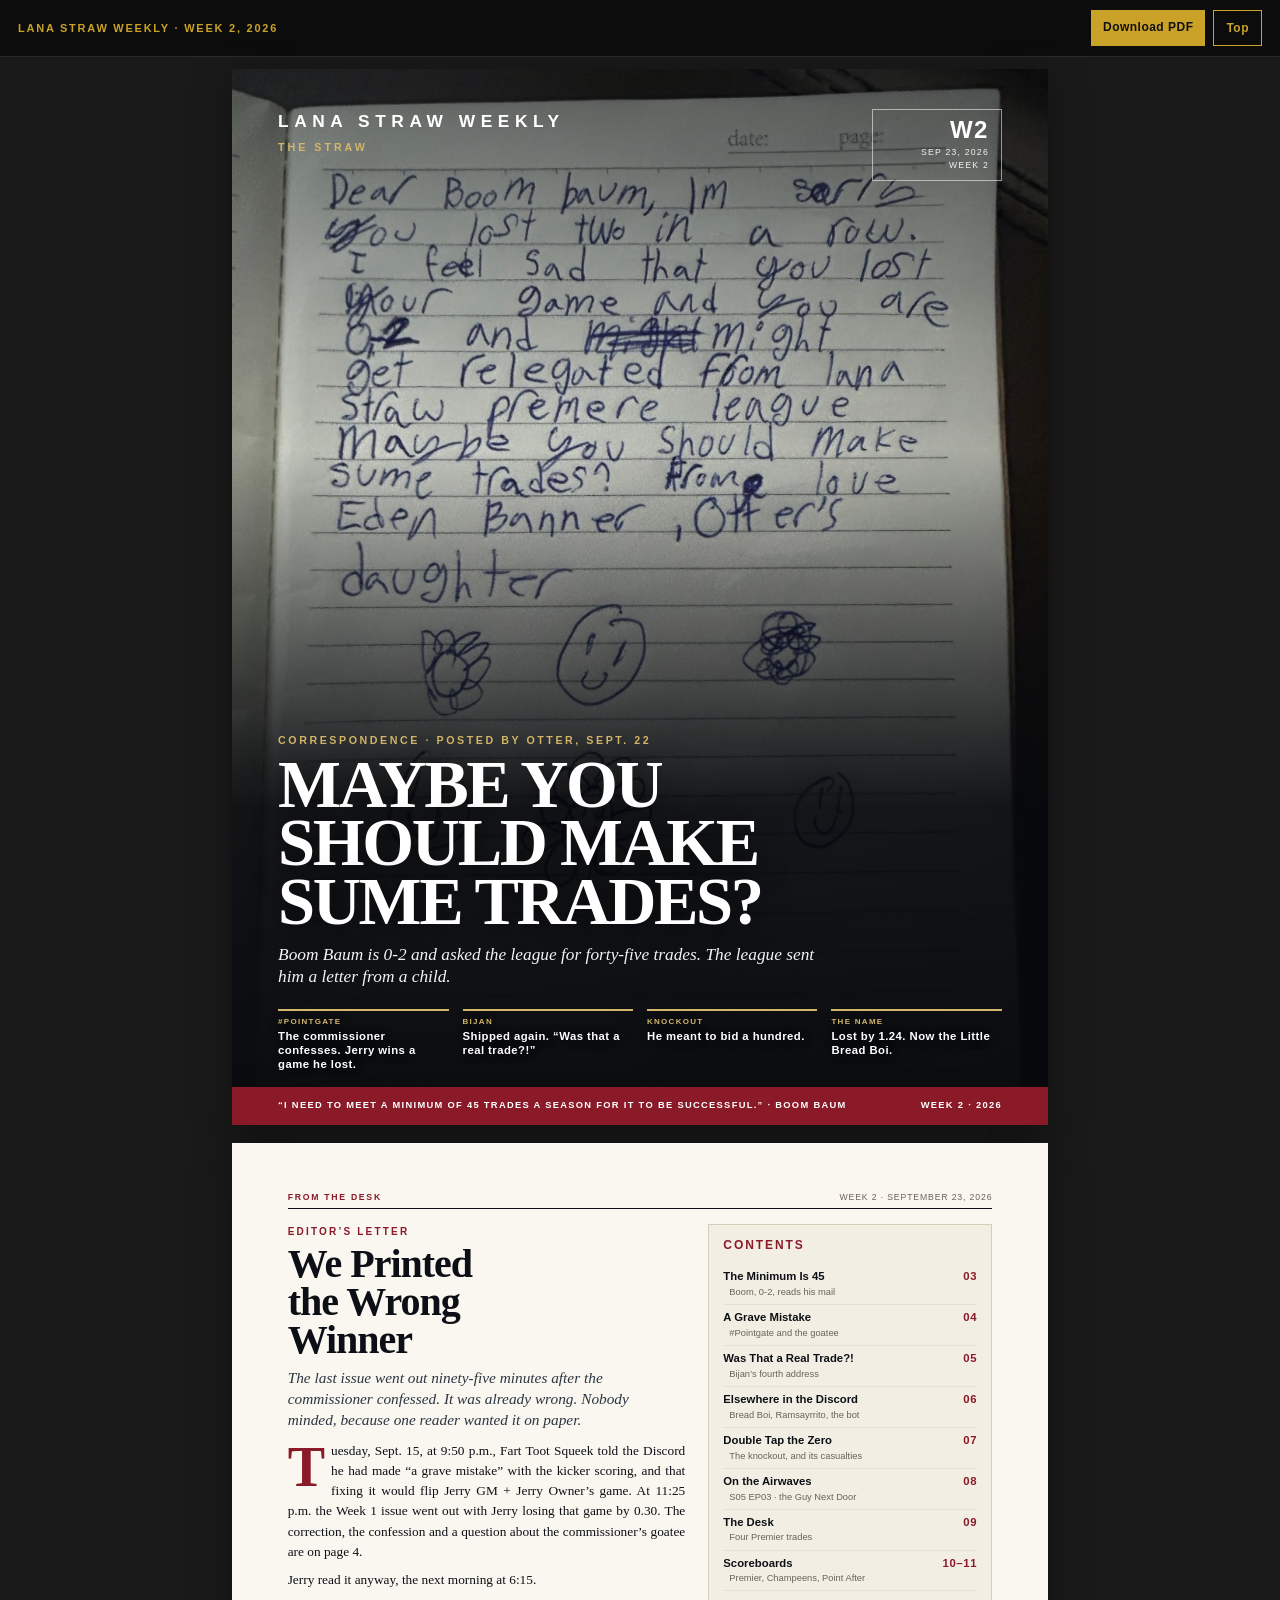
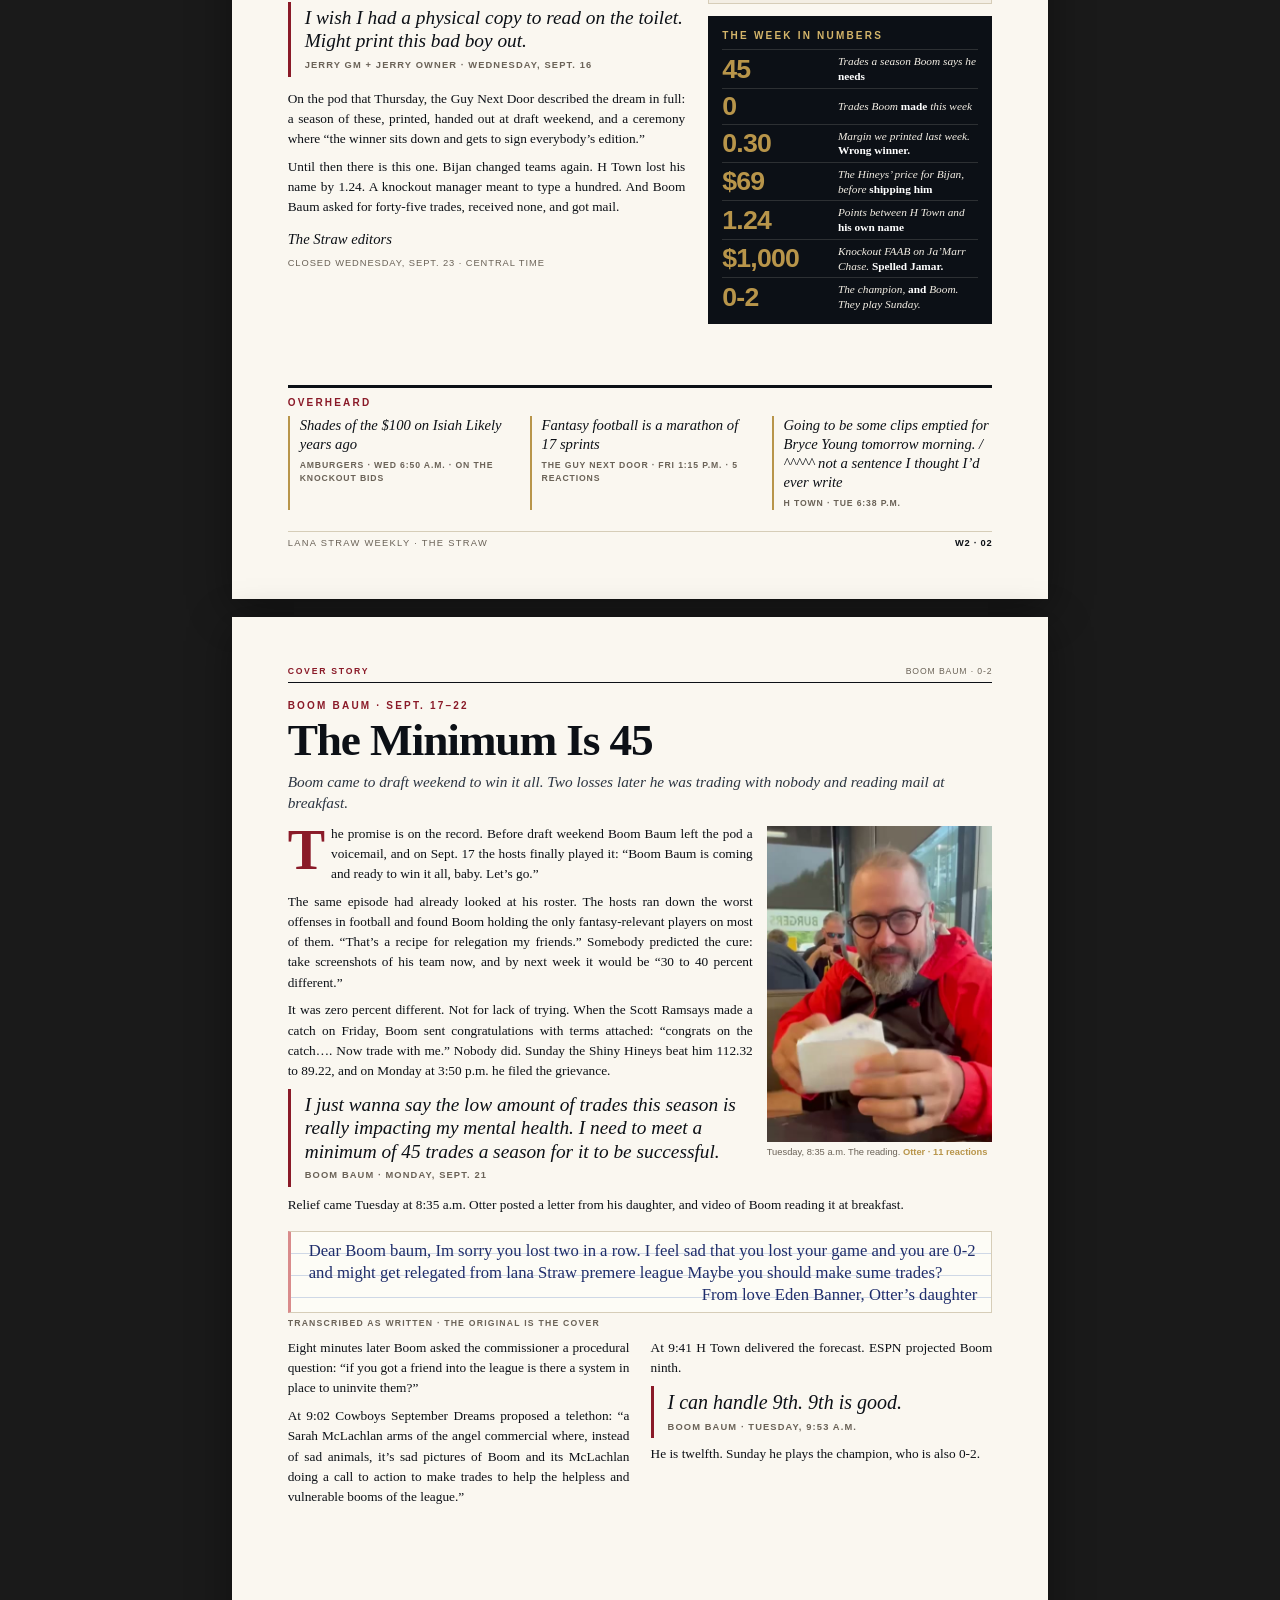
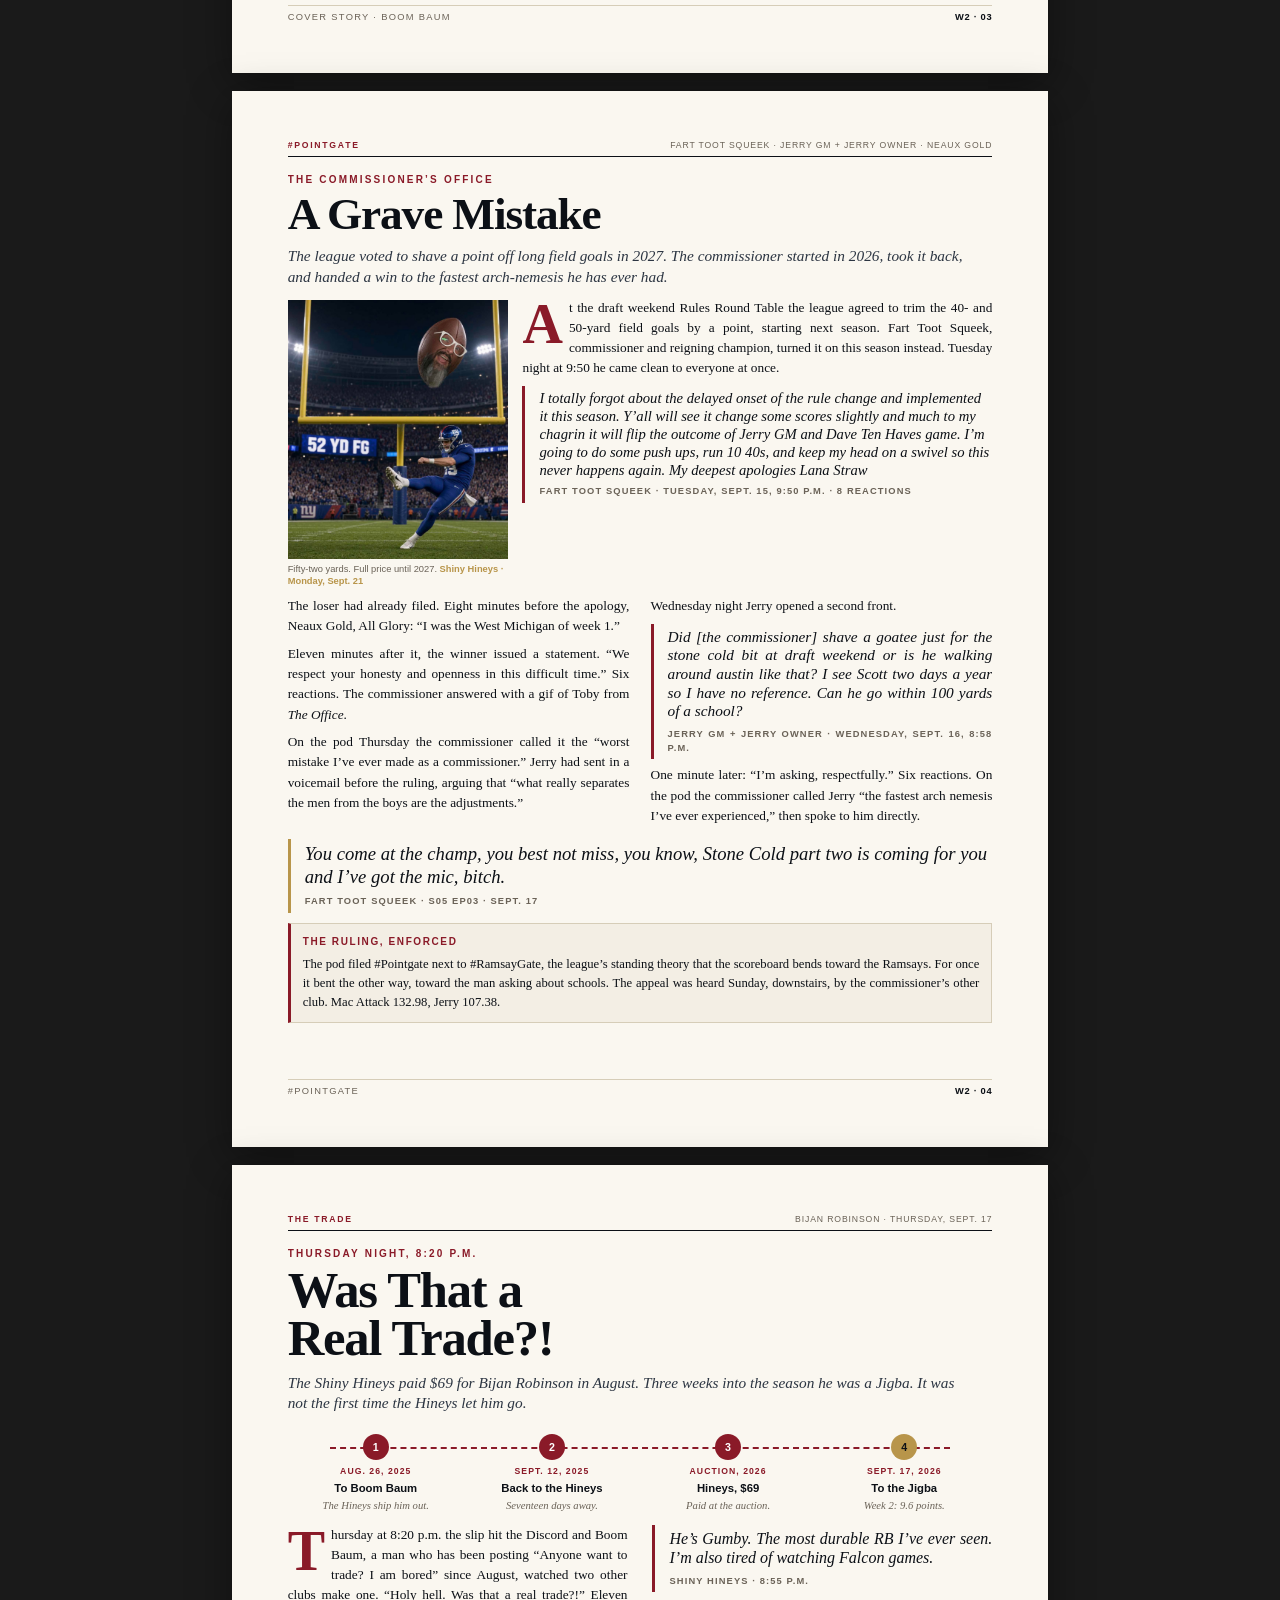
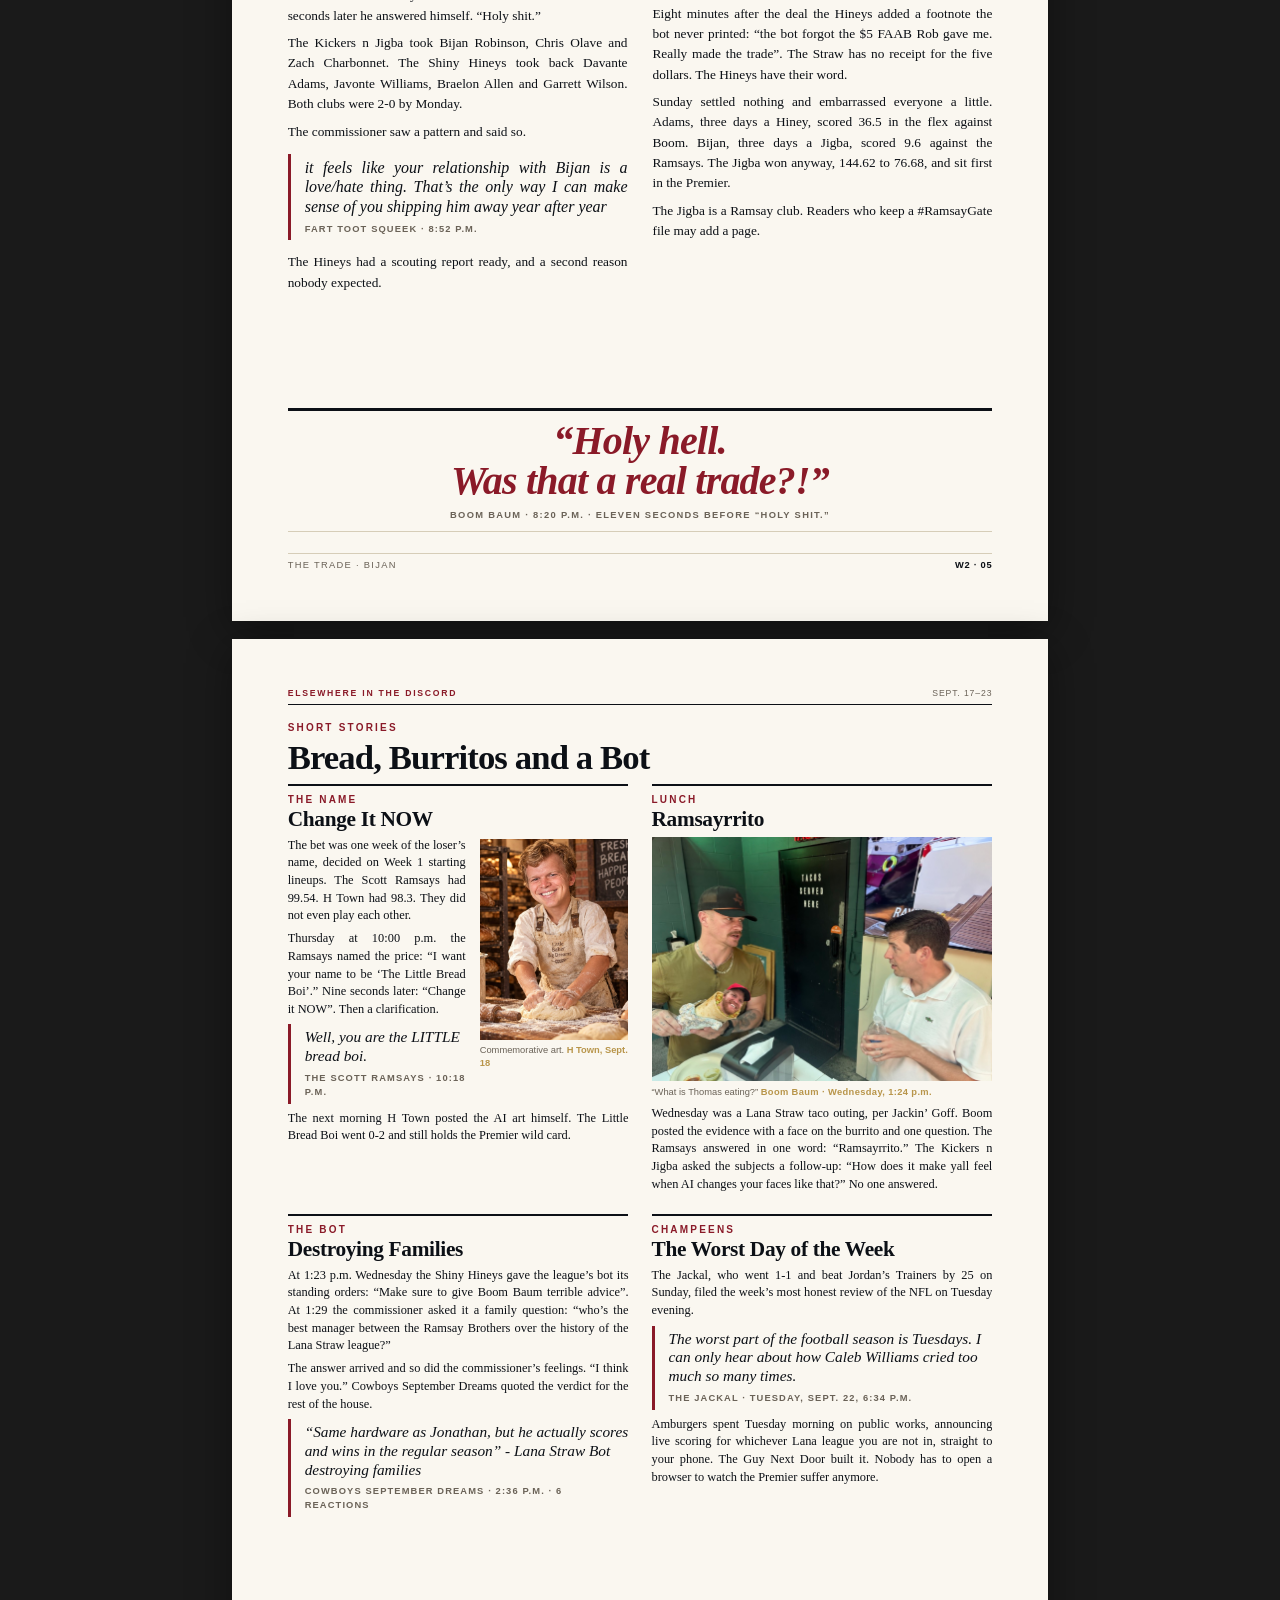
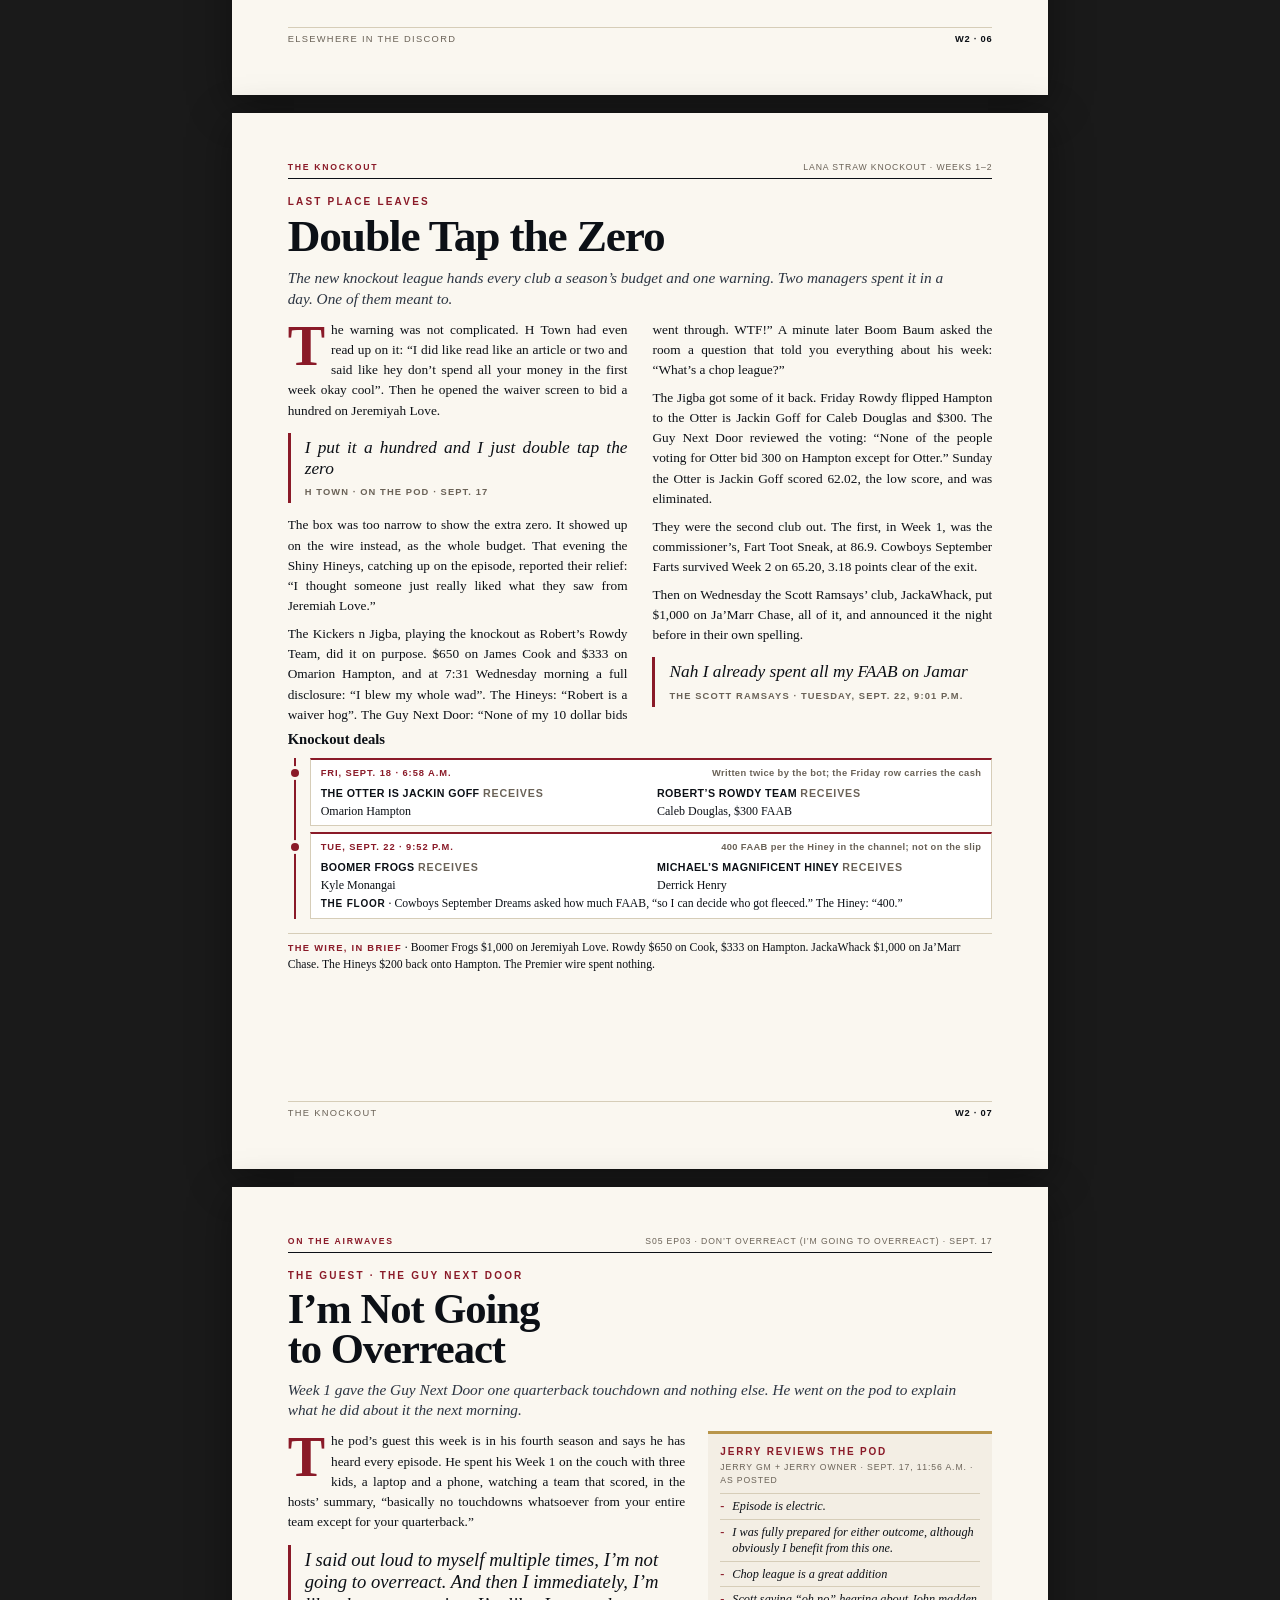
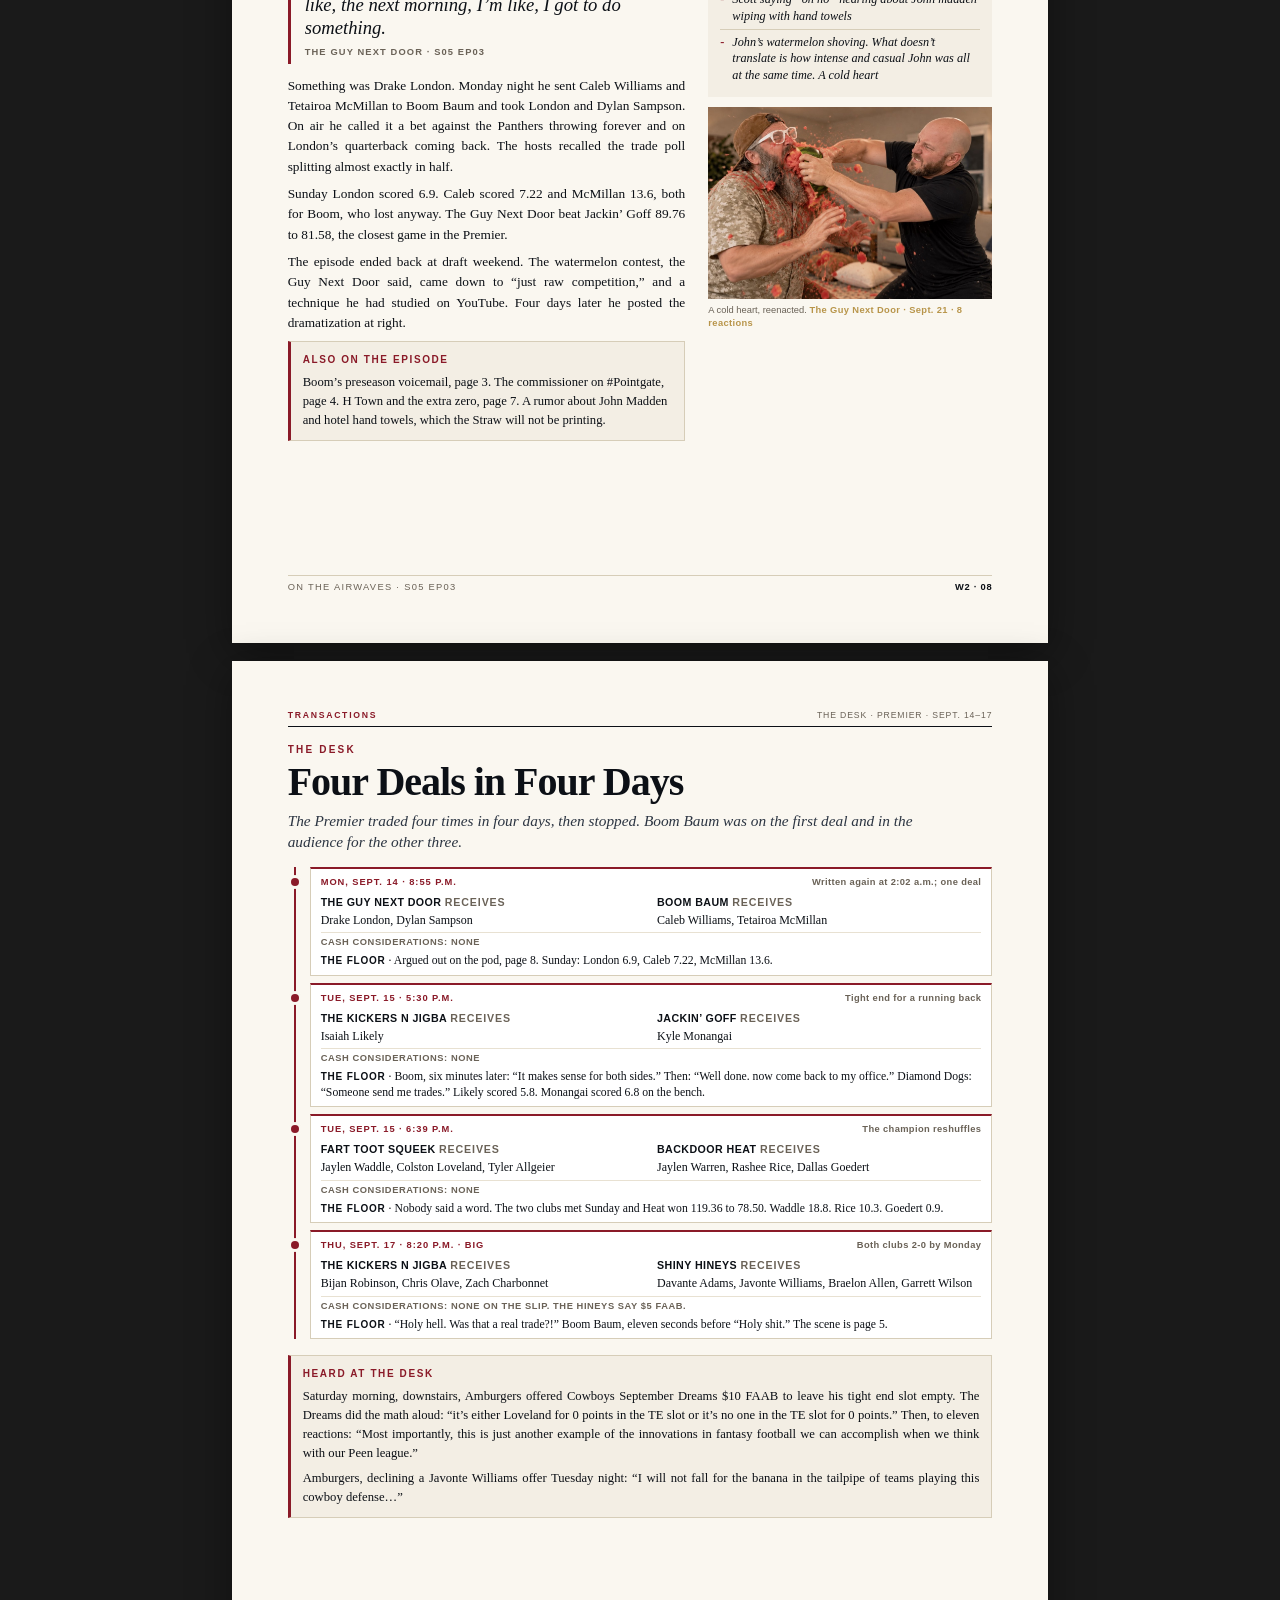
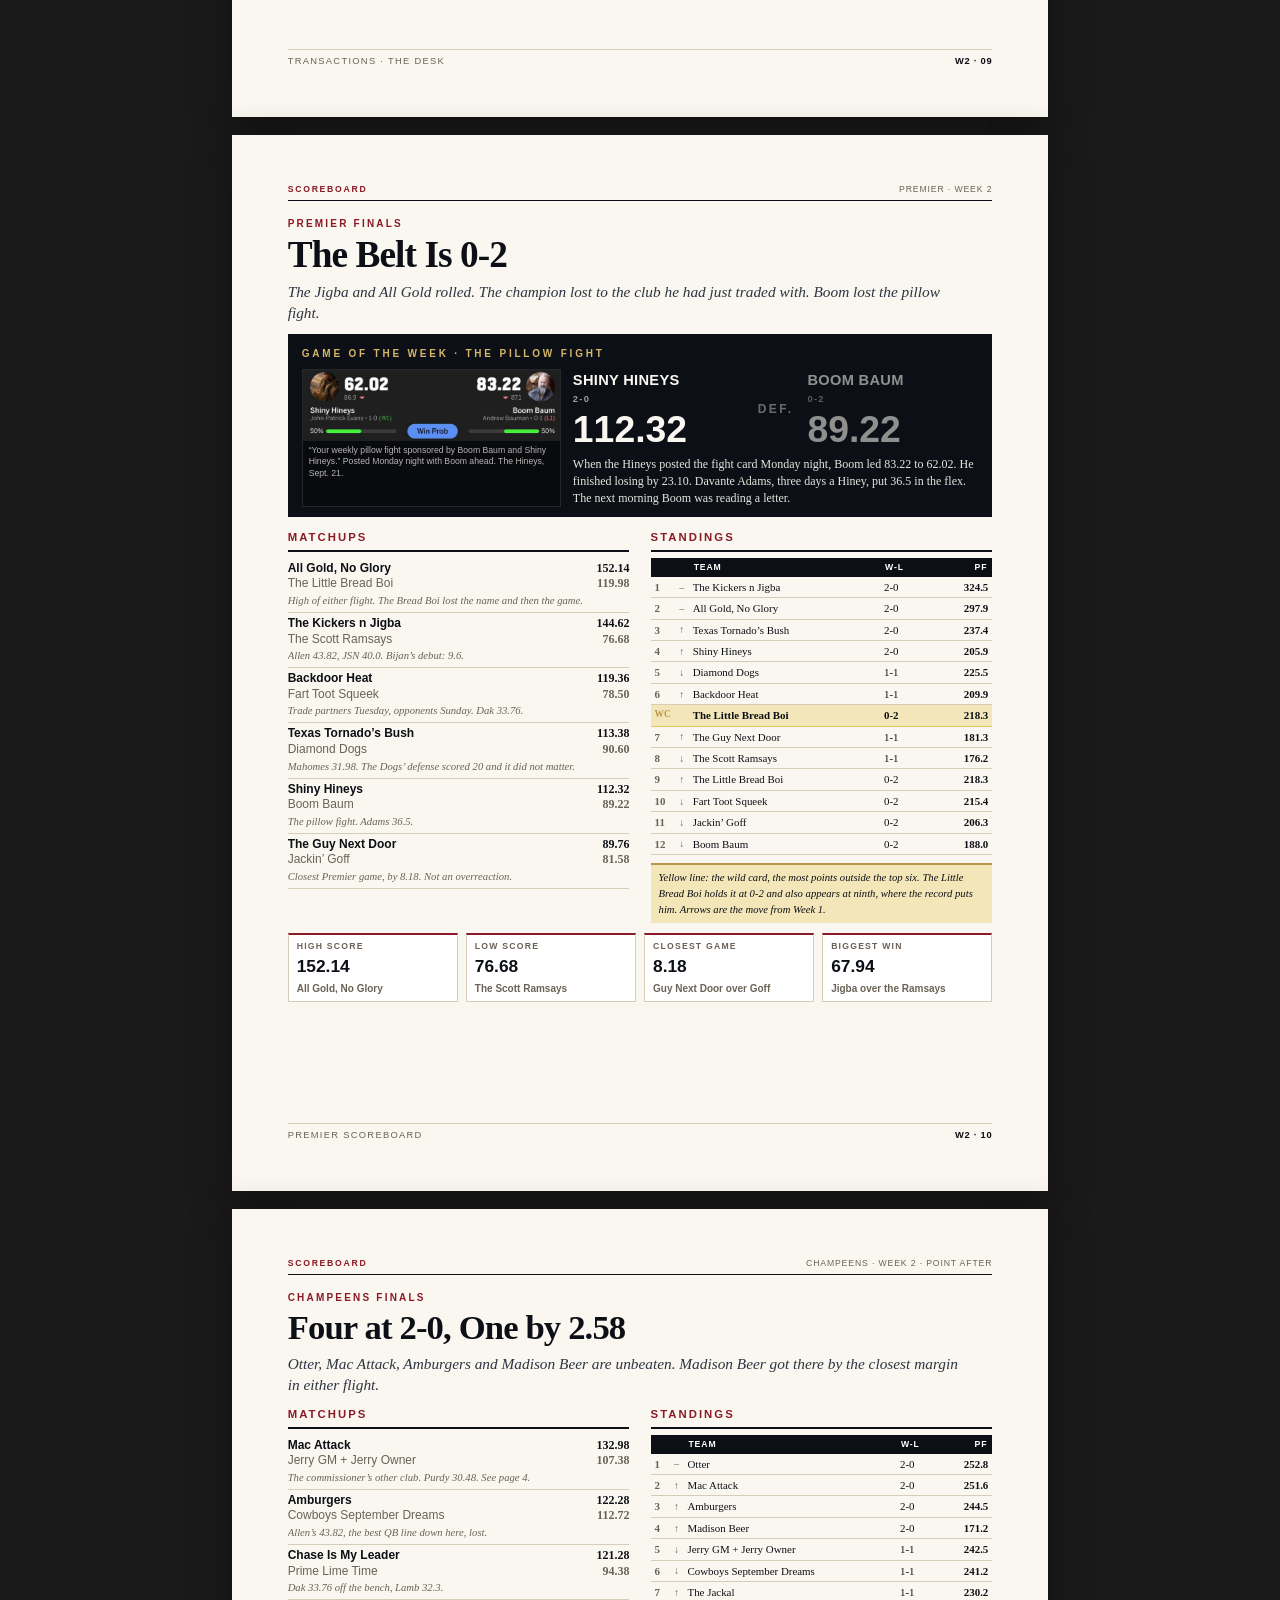
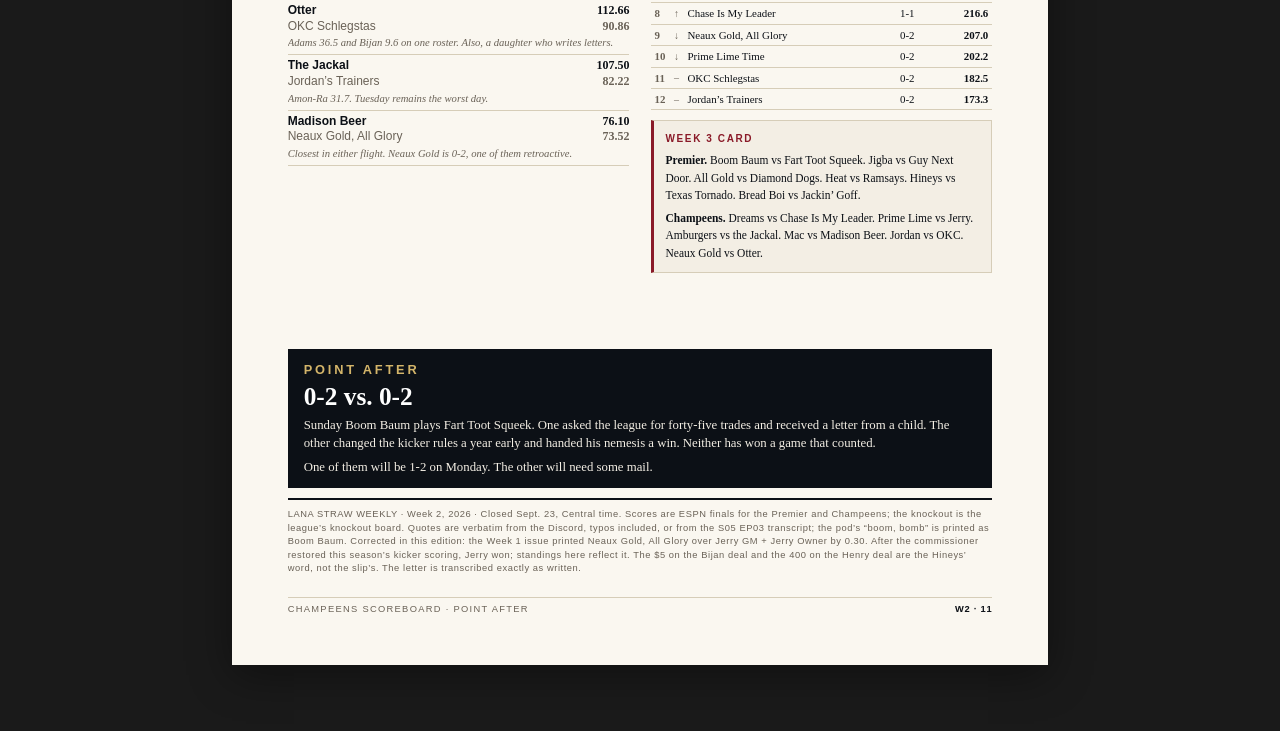
==== commit ac6db4fc: "Republish Week 2 from the season build" ====
--- a/index.html
+++ b/index.html
@@ -4,7 +4,124 @@
 <meta charset="utf-8"/>
 <meta name="viewport" content="width=850"/>
 <link rel="icon" href="favicon.ico" sizes="16x16">
-<title>Lana Straw Weekly &#183; Week 2, 2026</title>
+<title>Maybe You Should Make Sume Trades? &#183; Lana Straw Weekly &#183; Week 2, 2026</title>
+<meta name="description" content="Boom Baum is 0-2 and asked the league for forty-five trades. The league sent him a letter from a child. Plus #Pointgate, Bijan on the move again, and a knockout bid with one zero too many."/>
+<link rel="canonical" href="https://j-r-j.github.io/lana-straw-week2-2026/"/>
+<meta name="theme-color" content="#8a1a28"/>
+<meta property="og:type" content="article"/>
+<meta property="og:site_name" content="Lana Straw Weekly"/>
+<meta property="og:url" content="https://j-r-j.github.io/lana-straw-week2-2026/"/>
+<meta property="og:title" content="Maybe You Should Make Sume Trades?"/>
+<meta property="og:description" content="Boom Baum is 0-2 and asked the league for forty-five trades. The league sent him a letter from a child. Plus #Pointgate, Bijan on the move again, and a knockout bid with one zero too many."/>
+<meta property="og:image" content="https://j-r-j.github.io/lana-straw-week2-2026/og-image.jpg"/>
+<meta property="og:image:type" content="image/jpeg"/>
+<meta property="og:image:width" content="1200"/>
+<meta property="og:image:height" content="630"/>
+<meta property="og:image:alt" content="A child&#x27;s handwritten letter to Boom Baum, pinned beside a photo of him reading it at breakfast"/>
+<meta name="twitter:card" content="summary_large_image"/>
+<meta name="twitter:title" content="Maybe You Should Make Sume Trades?"/>
+<meta name="twitter:description" content="Boom Baum is 0-2 and asked the league for forty-five trades. The league sent him a letter from a child. Plus #Pointgate, Bijan on the move again, and a knockout bid with one zero too many."/>
+<meta name="twitter:image" content="https://j-r-j.github.io/lana-straw-week2-2026/og-image.jpg"/>
+<script type="application/ld+json">
+{
+ "@context": "https://schema.org",
+ "@graph": [
+  {
+   "@type": "Periodical",
+   "@id": "https://j-r-j.github.io/lana-straw-2026/#periodical",
+   "name": "Lana Straw Weekly",
+   "alternateName": "The Straw",
+   "url": "https://j-r-j.github.io/lana-straw-2026/"
+  },
+  {
+   "@type": "PublicationIssue",
+   "@id": "https://j-r-j.github.io/lana-straw-week2-2026/#issue",
+   "issueNumber": "2",
+   "name": "Week 2, 2026",
+   "datePublished": "2026-09-23",
+   "isPartOf": {
+    "@id": "https://j-r-j.github.io/lana-straw-2026/#periodical"
+   },
+   "url": "https://j-r-j.github.io/lana-straw-week2-2026/",
+   "image": "https://j-r-j.github.io/lana-straw-week2-2026/og-image.jpg",
+   "encoding": {
+    "@type": "MediaObject",
+    "encodingFormat": "application/pdf",
+    "contentUrl": "https://j-r-j.github.io/lana-straw-week2-2026/The_Lana_Straw_Ledger_2026_Week2.pdf"
+   }
+  },
+  {
+   "@type": "NewsArticle",
+   "@id": "https://j-r-j.github.io/lana-straw-week2-2026/#cover-story",
+   "isPartOf": {
+    "@id": "https://j-r-j.github.io/lana-straw-week2-2026/#issue"
+   },
+   "headline": "Maybe You Should Make Sume Trades?",
+   "description": "Boom Baum is 0-2 and asked the league for forty-five trades. The league sent him a letter from a child. Plus #Pointgate, Bijan on the move again, and a knockout bid with one zero too many.",
+   "image": [
+    "https://j-r-j.github.io/lana-straw-week2-2026/og-image.jpg",
+    "https://j-r-j.github.io/lana-straw-week2-2026/assets/wire_otter.jpg",
+    "https://j-r-j.github.io/lana-straw-week2-2026/assets/wire_boom_breakfast.jpg"
+   ],
+   "datePublished": "2026-09-23",
+   "inLanguage": "en-US",
+   "url": "https://j-r-j.github.io/lana-straw-week2-2026/",
+   "author": {
+    "@type": "Organization",
+    "name": "The Straw editors"
+   },
+   "publisher": {
+    "@type": "Organization",
+    "name": "Lana Straw Weekly"
+   },
+   "about": [
+    {
+     "@type": "SportsTeam",
+     "name": "Boom Baum"
+    },
+    {
+     "@type": "SportsTeam",
+     "name": "Fart Toot Squeek"
+    },
+    {
+     "@type": "SportsTeam",
+     "name": "Jerry GM + Jerry Owner"
+    },
+    {
+     "@type": "SportsTeam",
+     "name": "Shiny Hineys"
+    },
+    {
+     "@type": "SportsTeam",
+     "name": "The Kickers n Jigba"
+    }
+   ],
+   "hasPart": [
+    {
+     "@type": "WebPageElement",
+     "name": "A Grave Mistake",
+     "description": "#Pointgate: the kicker-scoring confession that flipped a Week 1 result."
+    },
+    {
+     "@type": "WebPageElement",
+     "name": "Was That a Real Trade?!",
+     "description": "Bijan Robinson changes addresses again."
+    },
+    {
+     "@type": "WebPageElement",
+     "name": "Double Tap the Zero",
+     "description": "The knockout league, and a hundred-dollar bid with an extra zero."
+    },
+    {
+     "@type": "WebPageElement",
+     "name": "I'm Not Going to Overreact",
+     "description": "On the Airwaves: S05 EP03 with the Guy Next Door."
+    }
+   ]
+  }
+ ]
+}
+</script>
 </head>
 <body>
 <div class="share-bar">
@@ -1040,10 +1157,35 @@
 .overheard .q { font-style: italic; font-size: 11pt; line-height: 1.3; }
 .overheard .a { font-family: Helvetica Neue, Helvetica, Arial, sans-serif; font-size: 6.5pt; font-weight: 700; letter-spacing: .1em; text-transform: uppercase; color: var(--muted); margin-top: 5px; }
 
+/* ---- season volume: cover and contents ---- */
+.page.vol-cover { background: var(--ink); color: var(--cream); }
+.vol-inner { height: 100%; padding: .7in .6in .55in; display: flex; flex-direction: column; border-left: 14px solid var(--crimson); }
+.vol-mast { font-family: Helvetica Neue, Helvetica, Arial, sans-serif; font-size: 15pt; font-weight: 900; letter-spacing: .34em; text-transform: uppercase; }
+.vol-sub { font-family: Helvetica Neue, Helvetica, Arial, sans-serif; font-size: 8.5pt; font-weight: 700; letter-spacing: .26em; text-transform: uppercase; color: var(--gold-lite); margin-top: 6px; }
+.vol-year { font-family: Helvetica Neue, Helvetica, Arial, sans-serif; font-size: 150pt; font-weight: 900; line-height: .85; letter-spacing: -.06em; color: var(--gold); margin: .3in 0 .25in; }
+.vol-grid { display: grid; grid-template-columns: repeat(3, 1fr); gap: .16in; align-content: start; flex: 1 1 auto; }
+.vol-tile { position: relative; height: 2.3in; overflow: hidden; background: #000; border: 1px solid rgba(243,238,228,.2); }
+.vol-tile img { width: 100%; height: 100%; object-fit: cover; opacity: .7; display: block; }
+.vol-tile .vt-cap { position: absolute; left: 0; right: 0; bottom: 0; padding: 8px 9px; background: linear-gradient(to top, rgba(0,0,0,.92), rgba(0,0,0,0)); font-size: 10pt; font-weight: 700; line-height: 1.15; }
+.vol-tile .vt-cap b { display: block; font-family: Helvetica Neue, Helvetica, Arial, sans-serif; font-size: 6.5pt; letter-spacing: .16em; text-transform: uppercase; color: var(--gold-lite); margin-bottom: 3px; }
+.vol-foot { font-family: Helvetica Neue, Helvetica, Arial, sans-serif; font-size: 8pt; font-weight: 700; letter-spacing: .18em; text-transform: uppercase; color: rgba(243,238,228,.6); border-top: 1px solid rgba(243,238,228,.25); padding-top: 8px; }
+.vol-toc { margin-top: .2in; }
+.vol-row { display: grid; grid-template-columns: .7in 1fr .9in; gap: 12px; align-items: baseline; padding: 10px 0; border-bottom: 1px solid var(--rule); }
+.vol-row .vr-wk { font-family: Helvetica Neue, Helvetica, Arial, sans-serif; font-size: 22pt; font-weight: 900; color: var(--crimson); letter-spacing: -.02em; }
+.vol-row .vr-t b { display: block; font-size: 15pt; line-height: 1.1; }
+.vol-row .vr-t span { font-family: Helvetica Neue, Helvetica, Arial, sans-serif; font-size: 7.5pt; letter-spacing: .08em; text-transform: uppercase; color: var(--muted); }
+.vol-row .vr-p { text-align: right; font-family: Helvetica Neue, Helvetica, Arial, sans-serif; font-weight: 800; font-variant-numeric: tabular-nums; }
+.vol-grid.nl { grid-template-columns: repeat(2, 1fr); }
+.vol-grid.nl .vol-tile { height: 4.1in; }
+.vol-grid.nl .vt-cap { font-size: 14pt; padding: 12px 14px; }
+.vol-grid.nm { grid-template-columns: repeat(4, 1fr); }
+.vol-grid.nm .vol-tile { height: 2.2in; }
+.vol-grid.ns { grid-template-columns: repeat(5, 1fr); gap: .1in; }
+.vol-grid.ns .vol-tile { height: 1.3in; }
+.vol-grid.ns .vt-cap { font-size: 7.5pt; }
+
 </style>
-
 <div class="rack">
-
 <!-- 01 COVER -->
 <section class="page cover letter">
   <div class="cover-art">
@@ -1135,7 +1277,7 @@
         </div>
       </div>
     </div>
-    <div class="folio"><span>Lana Straw Weekly &#183; The Straw</span><span class="pg">02</span></div>
+    <div class="folio"><span>Lana Straw Weekly &#183; The Straw</span><span class="pg">W2 &#183; 02</span></div>
   </div>
 </section>
 
@@ -1185,7 +1327,7 @@
       </div>
       <div class="spacer"></div>
     </div>
-    <div class="folio"><span>Cover Story &#183; Boom Baum</span><span class="pg">03</span></div>
+    <div class="folio"><span>Cover Story &#183; Boom Baum</span><span class="pg">W2 &#183; 03</span></div>
   </div>
 </section>
 
@@ -1238,7 +1380,7 @@
       </div>
       <div class="spacer"></div>
     </div>
-    <div class="folio"><span>#Pointgate</span><span class="pg">04</span></div>
+    <div class="folio"><span>#Pointgate</span><span class="pg">W2 &#183; 04</span></div>
   </div>
 </section>
 
@@ -1281,7 +1423,7 @@
         <div class="a">Boom Baum &#183; 8:20 p.m. &#183; eleven seconds before &#8220;Holy shit.&#8221;</div>
       </div>
     </div>
-    <div class="folio"><span>The Trade &#183; Bijan</span><span class="pg">05</span></div>
+    <div class="folio"><span>The Trade &#183; Bijan</span><span class="pg">W2 &#183; 05</span></div>
   </div>
 </section>
 
@@ -1342,7 +1484,7 @@
         </div>
       </div>
     </div>
-    <div class="folio"><span>Elsewhere in the Discord</span><span class="pg">06</span></div>
+    <div class="folio"><span>Elsewhere in the Discord</span><span class="pg">W2 &#183; 06</span></div>
   </div>
 </section>
 
@@ -1387,7 +1529,7 @@
       <p class="wire-brief"><b>The wire, in brief</b> &#183; Boomer Frogs $1,000 on Jeremiyah Love. Rowdy $650 on Cook, $333 on Hampton. JackaWhack $1,000 on Ja&#8217;Marr Chase. The Hineys $200 back onto Hampton. The Premier wire spent nothing.</p>
       <div class="spacer"></div>
     </div>
-    <div class="folio"><span>The Knockout</span><span class="pg">07</span></div>
+    <div class="folio"><span>The Knockout</span><span class="pg">W2 &#183; 07</span></div>
   </div>
 </section>
 
@@ -1436,7 +1578,7 @@
         </div>
       </div>
     </div>
-    <div class="folio"><span>On the Airwaves &#183; S05 EP03</span><span class="pg">08</span></div>
+    <div class="folio"><span>On the Airwaves &#183; S05 EP03</span><span class="pg">W2 &#183; 08</span></div>
   </div>
 </section>
 
@@ -1495,7 +1637,7 @@
       </div>
       <div class="spacer"></div>
     </div>
-    <div class="folio"><span>Transactions &#183; The Desk</span><span class="pg">09</span></div>
+    <div class="folio"><span>Transactions &#183; The Desk</span><span class="pg">W2 &#183; 09</span></div>
   </div>
 </section>
 
@@ -1565,7 +1707,7 @@
       </div>
       <div class="spacer"></div>
     </div>
-    <div class="folio"><span>Premier Scoreboard</span><span class="pg">10</span></div>
+    <div class="folio"><span>Premier Scoreboard</span><span class="pg">W2 &#183; 10</span></div>
   </div>
 </section>
 
@@ -1624,7 +1766,7 @@
         LANA STRAW WEEKLY &#183; Week 2, 2026 &#183; Closed Sept. 23, Central time. Scores are ESPN finals for the Premier and Champeens; the knockout is the league&#8217;s knockout board. Quotes are verbatim from the Discord, typos included, or from the S05 EP03 transcript; the pod&#8217;s &#8220;boom, bomb&#8221; is printed as Boom Baum. Corrected in this edition: the Week 1 issue printed Neaux Gold, All Glory over Jerry GM + Jerry Owner by 0.30. After the commissioner restored this season&#8217;s kicker scoring, Jerry won; standings here reflect it. The $5 on the Bijan deal and the 400 on the Henry deal are the Hineys&#8217; word, not the slip&#8217;s. The letter is transcribed exactly as written.
       </div>
     </div>
-    <div class="folio"><span>Champeens Scoreboard &#183; Point After</span><span class="pg">11</span></div>
+    <div class="folio"><span>Champeens Scoreboard &#183; Point After</span><span class="pg">W2 &#183; 11</span></div>
   </div>
 </section>
 
@@ -1638,6 +1780,5 @@
   fit(); window.addEventListener('resize', fit);
 })();
 </script>
-
 </body>
 </html>
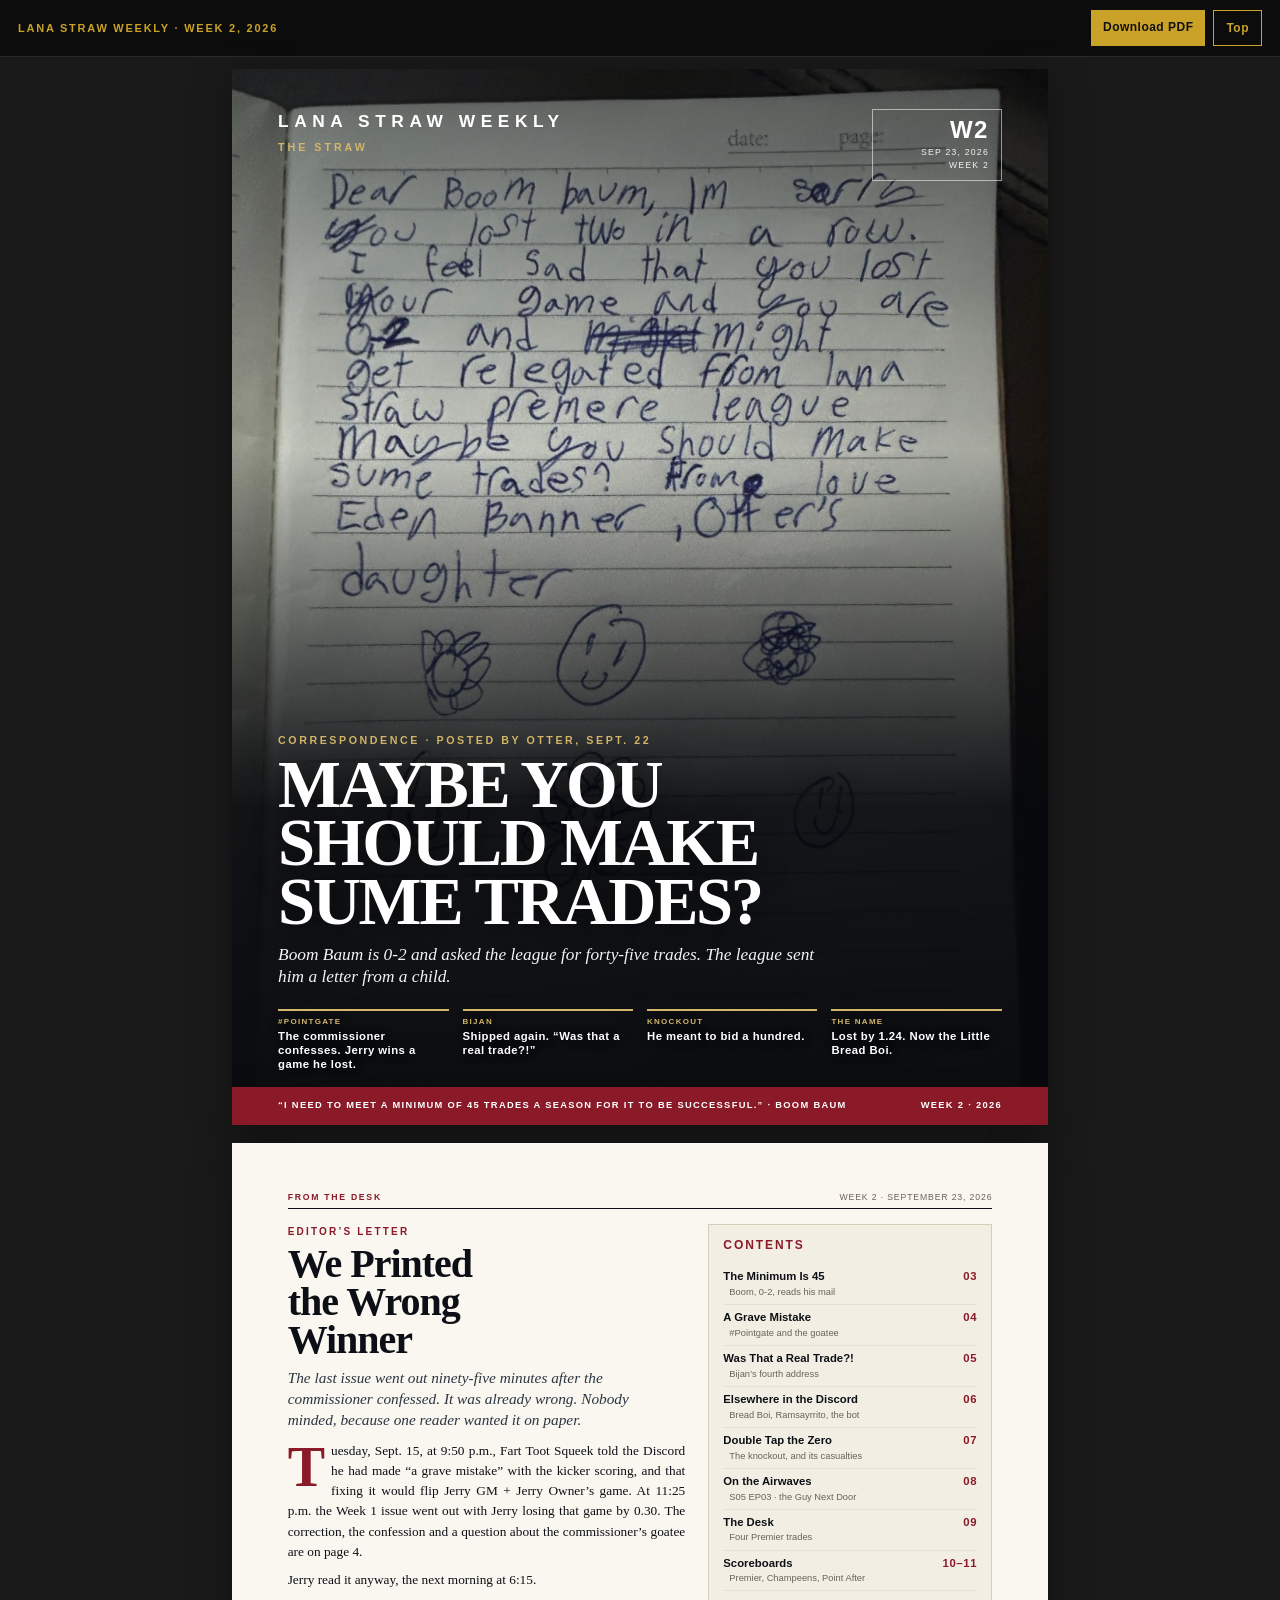
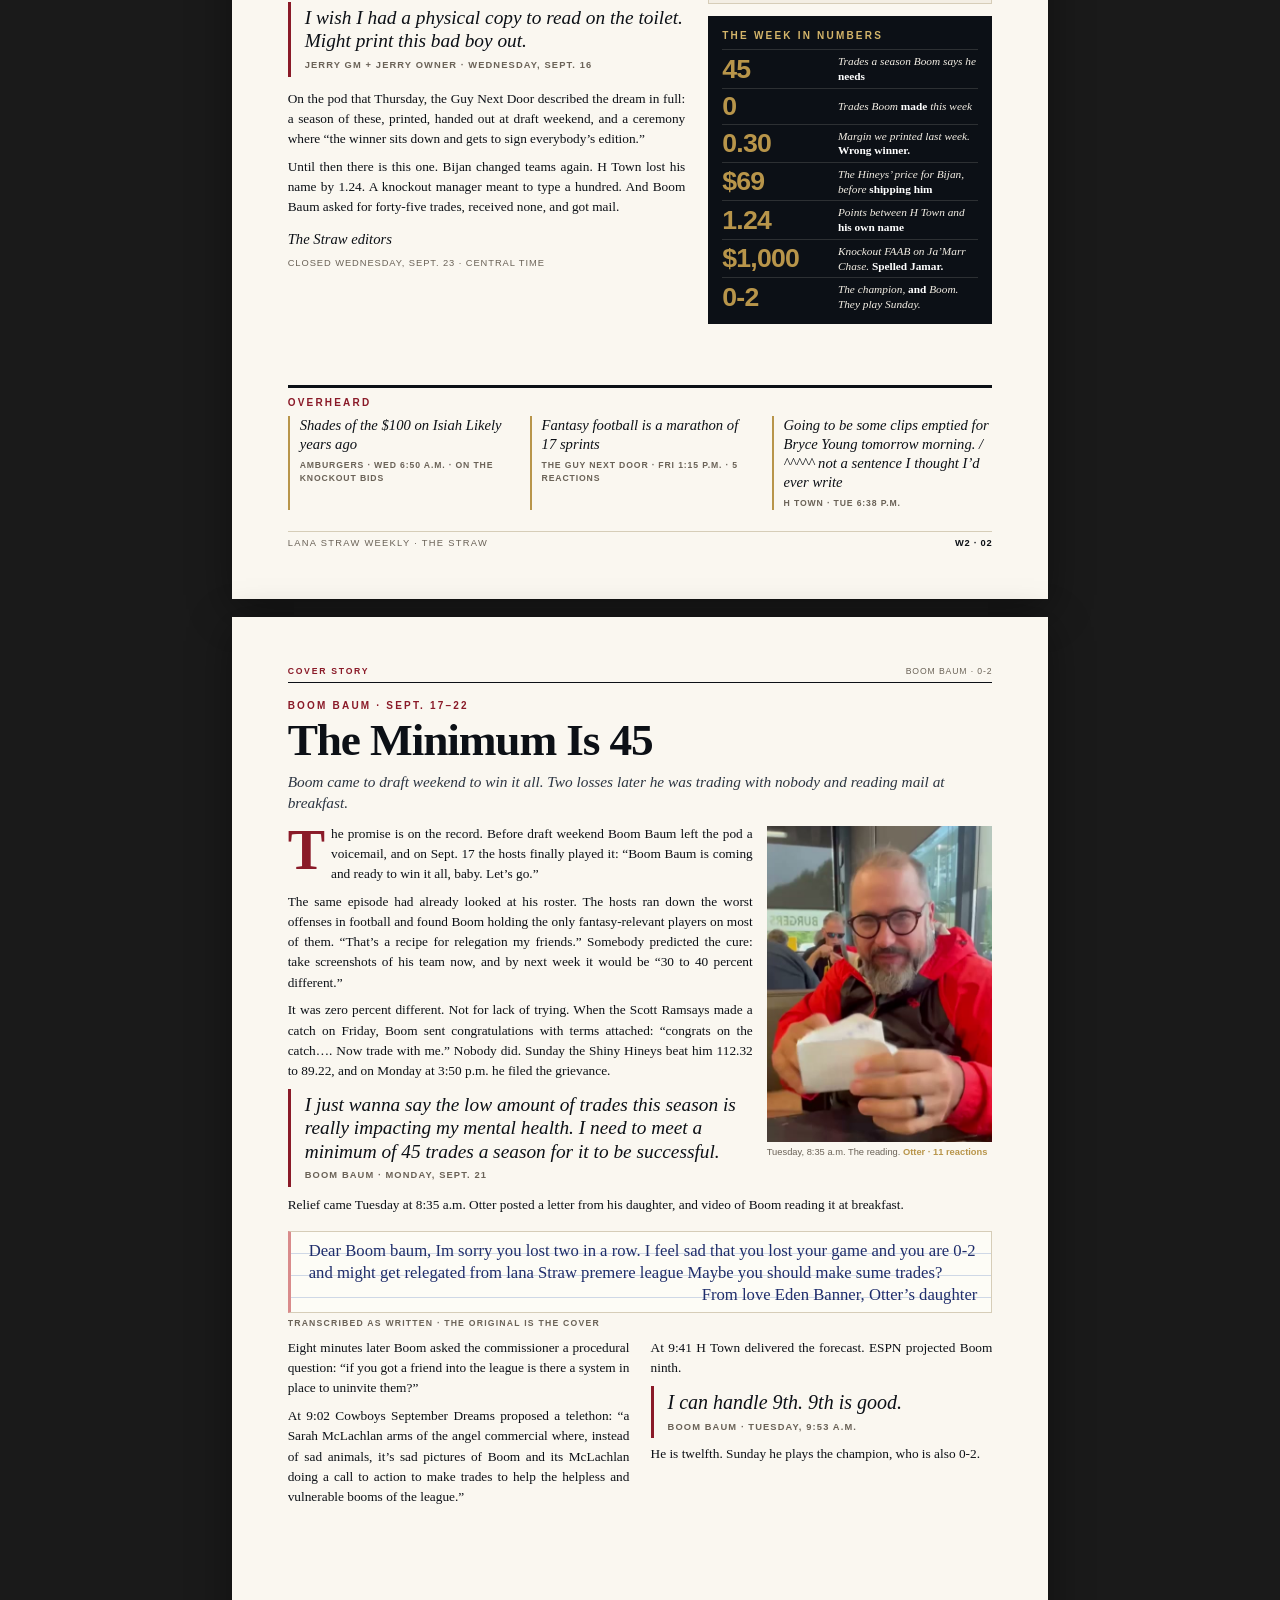
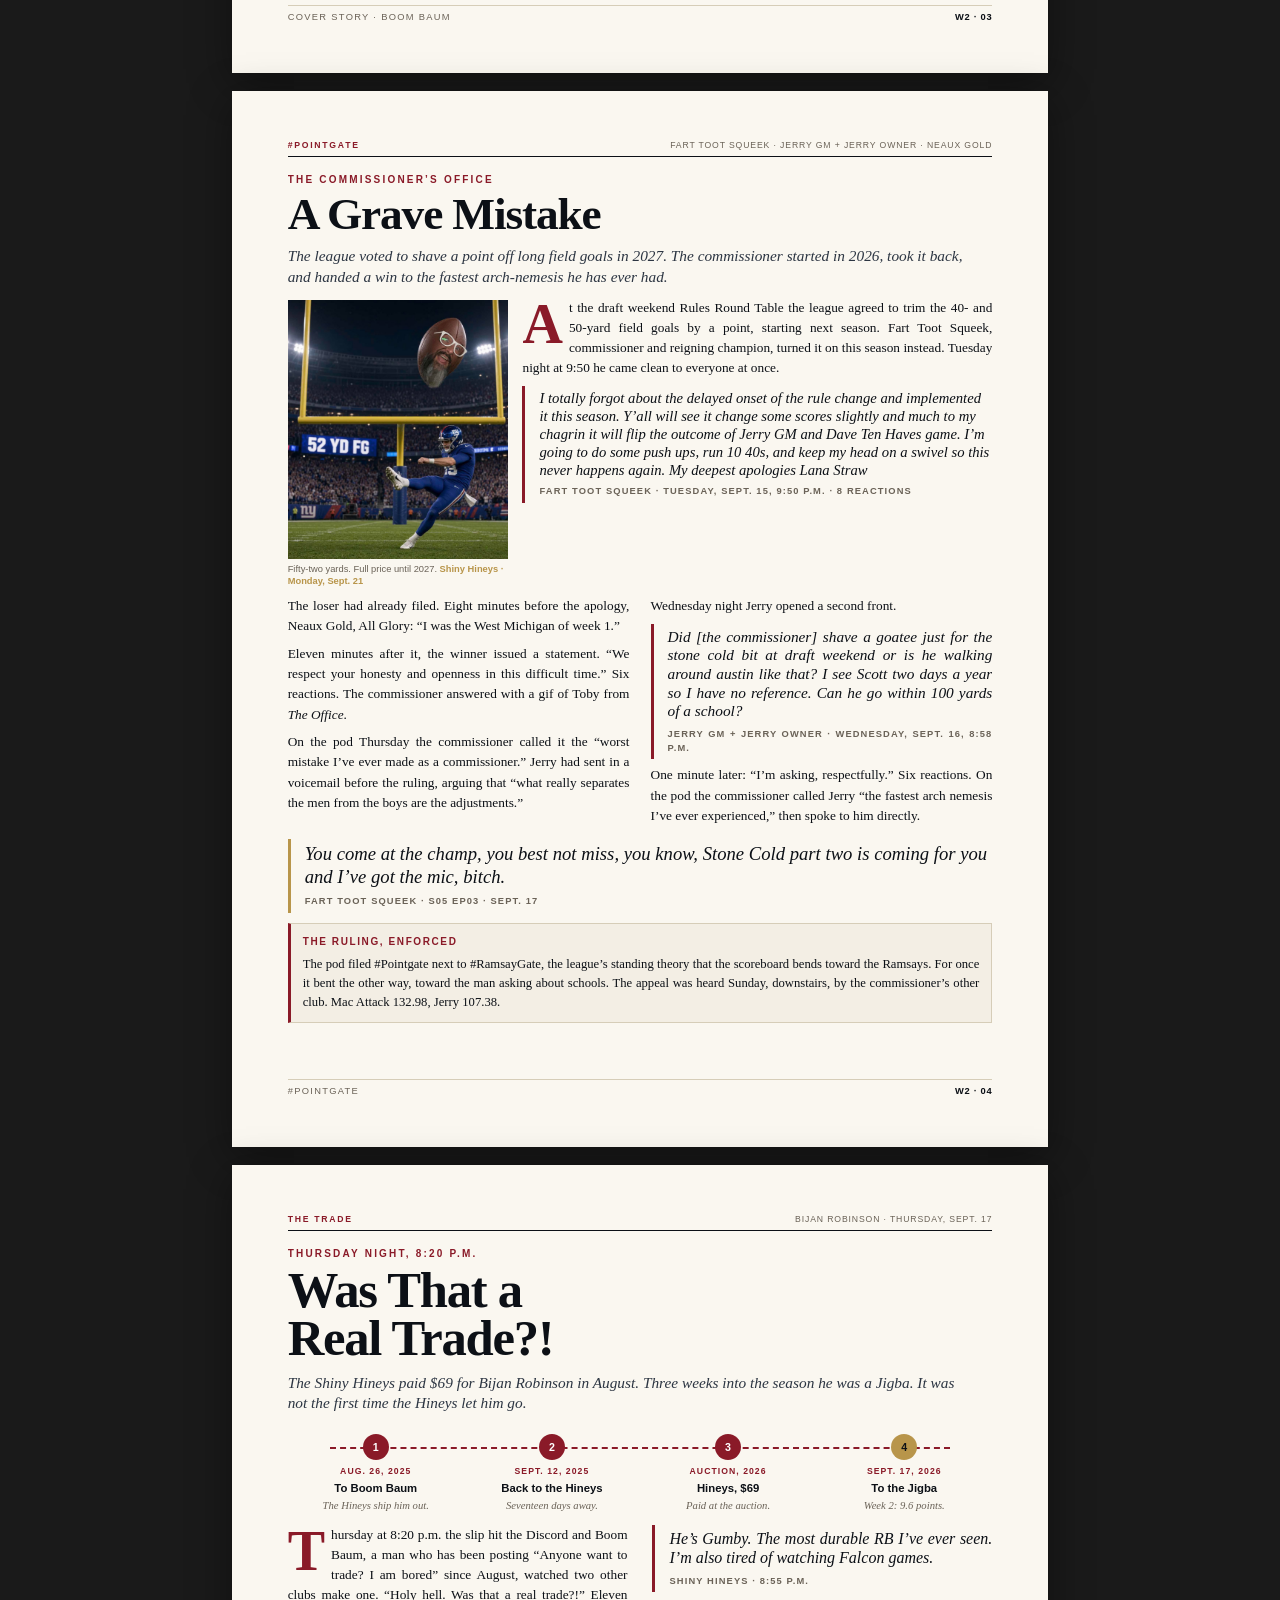
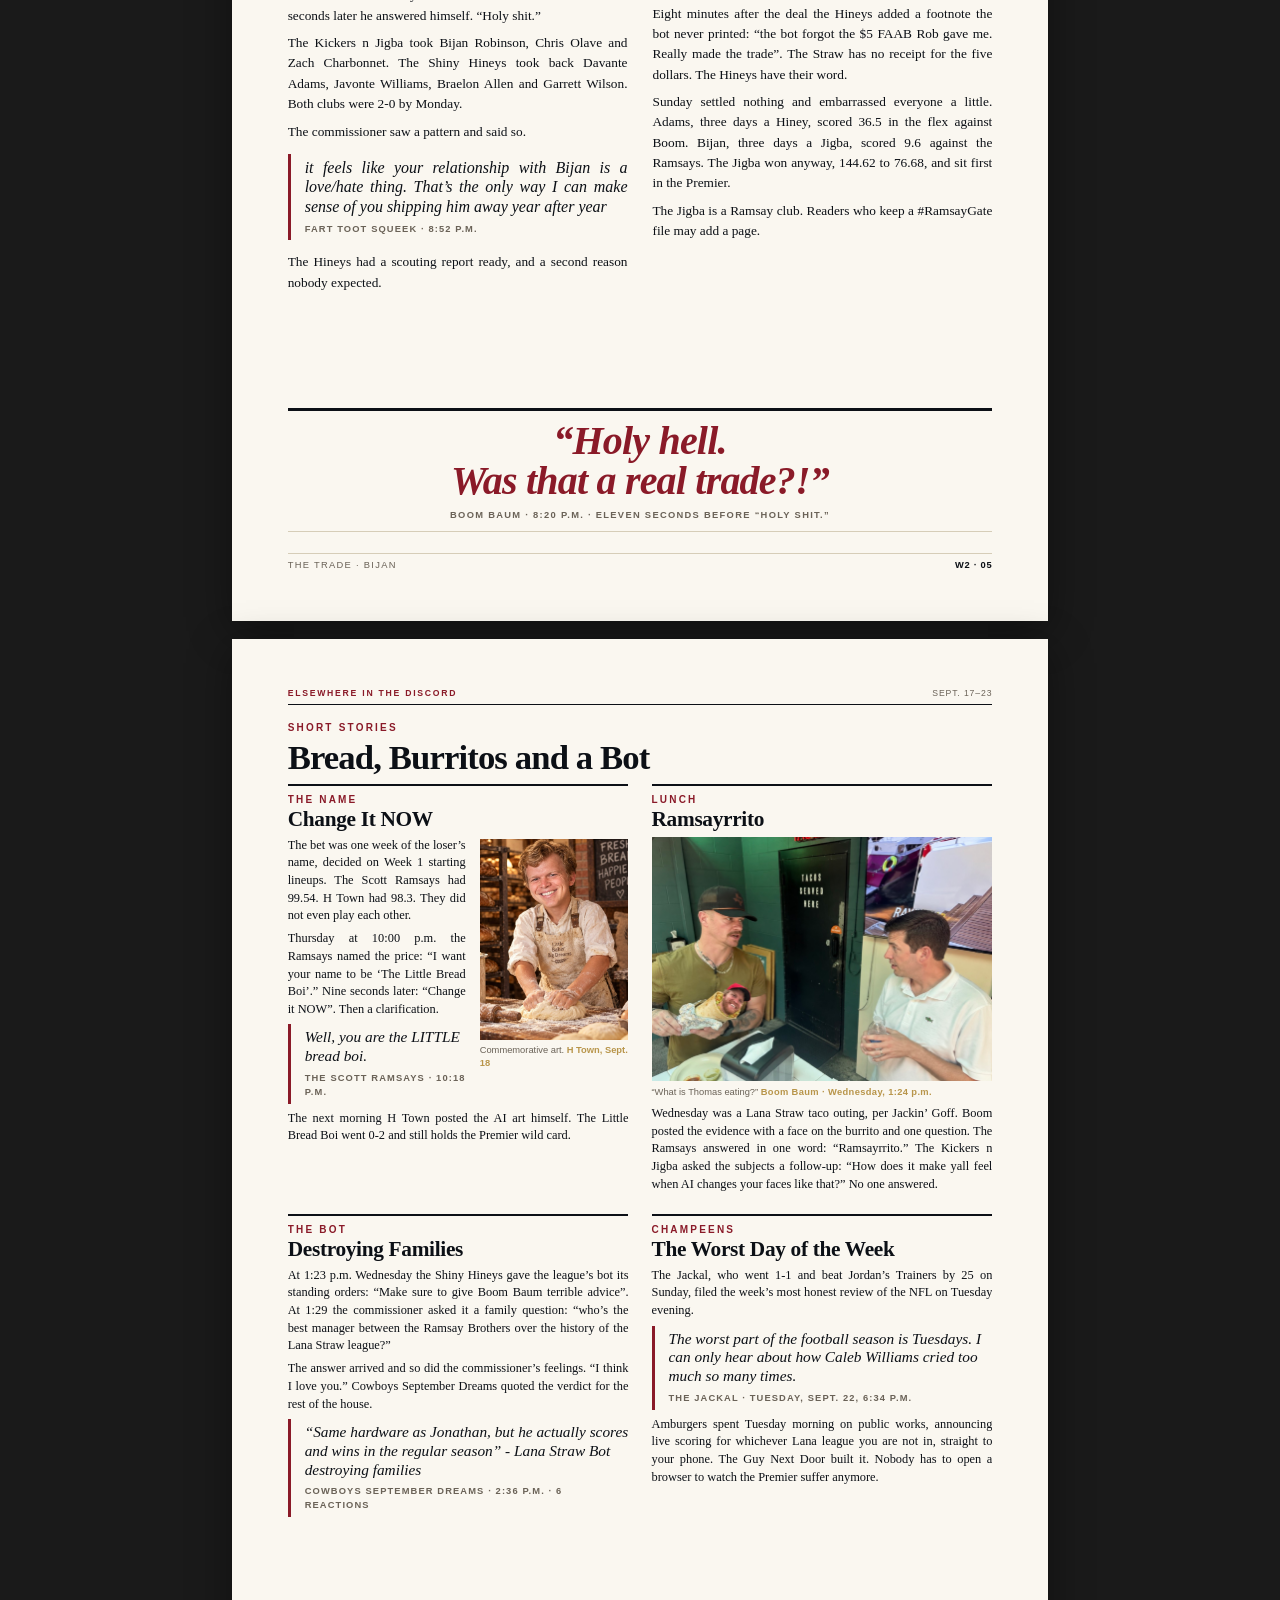
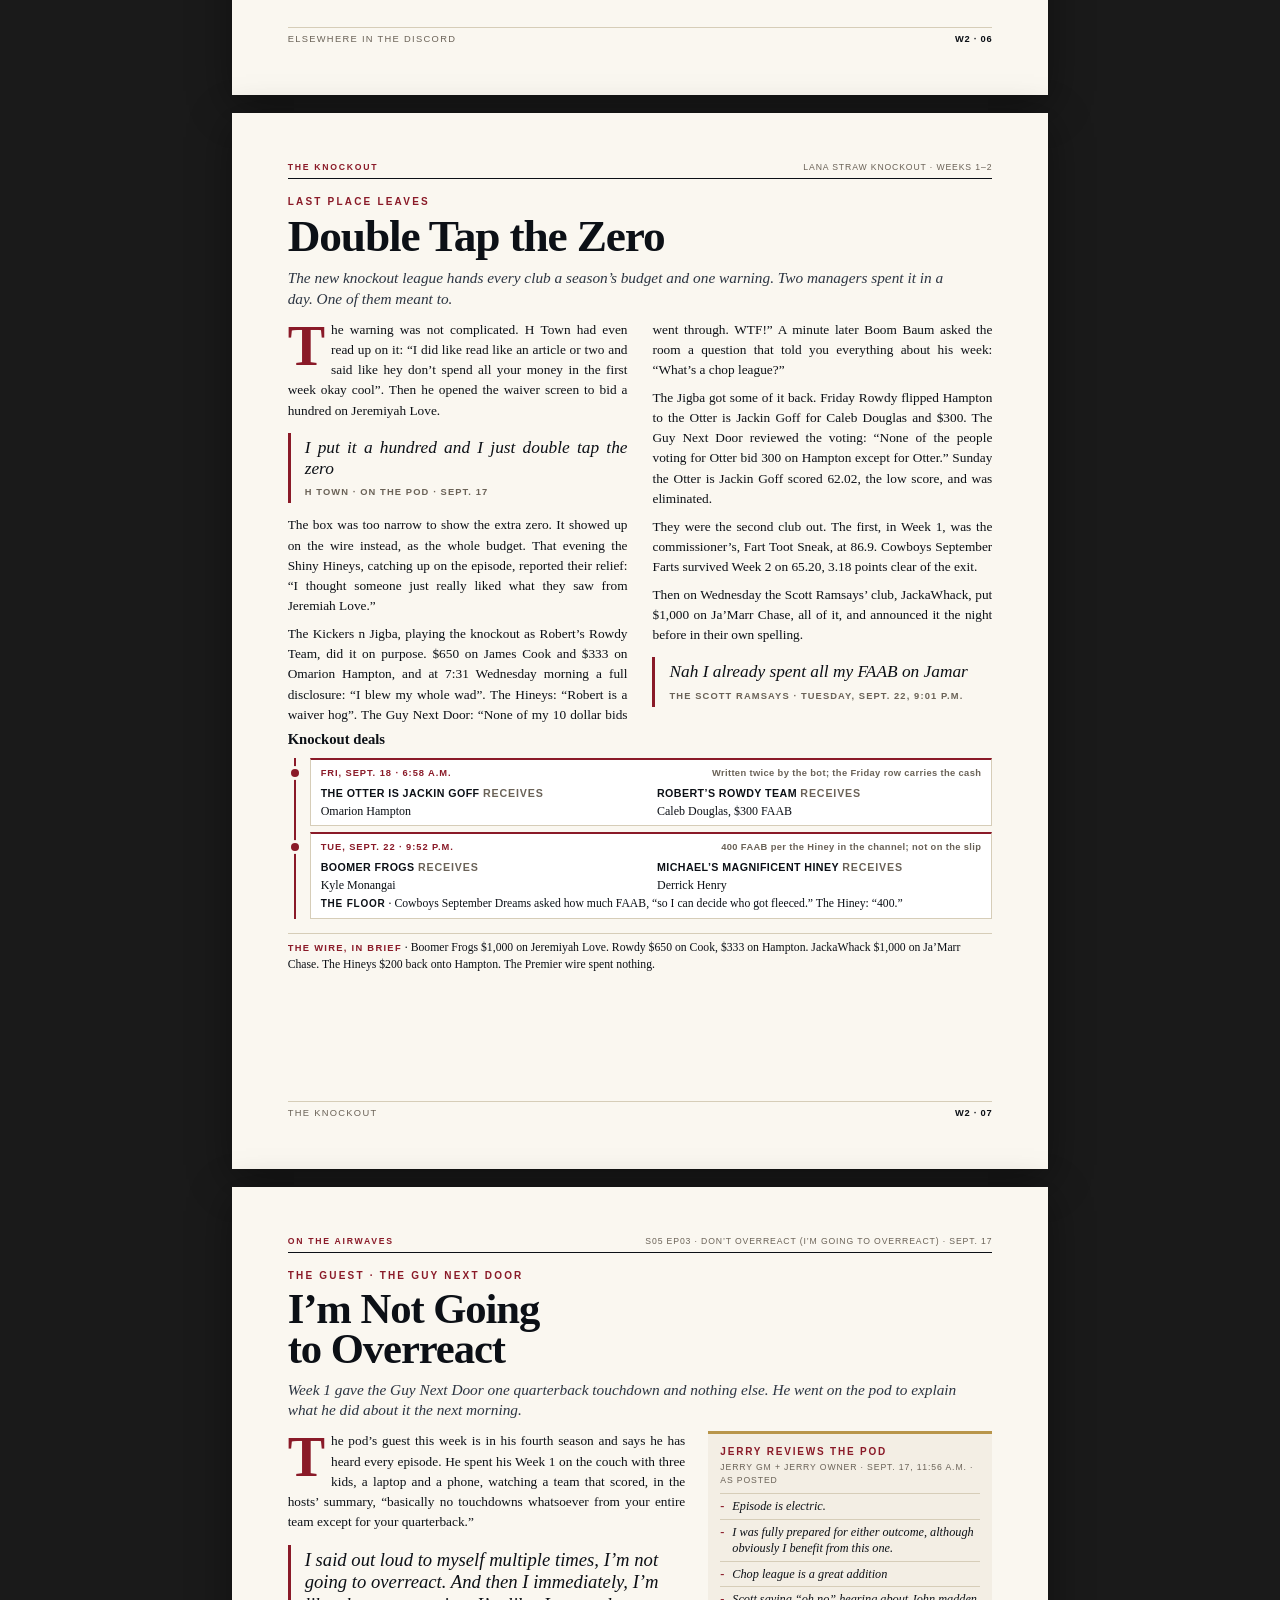
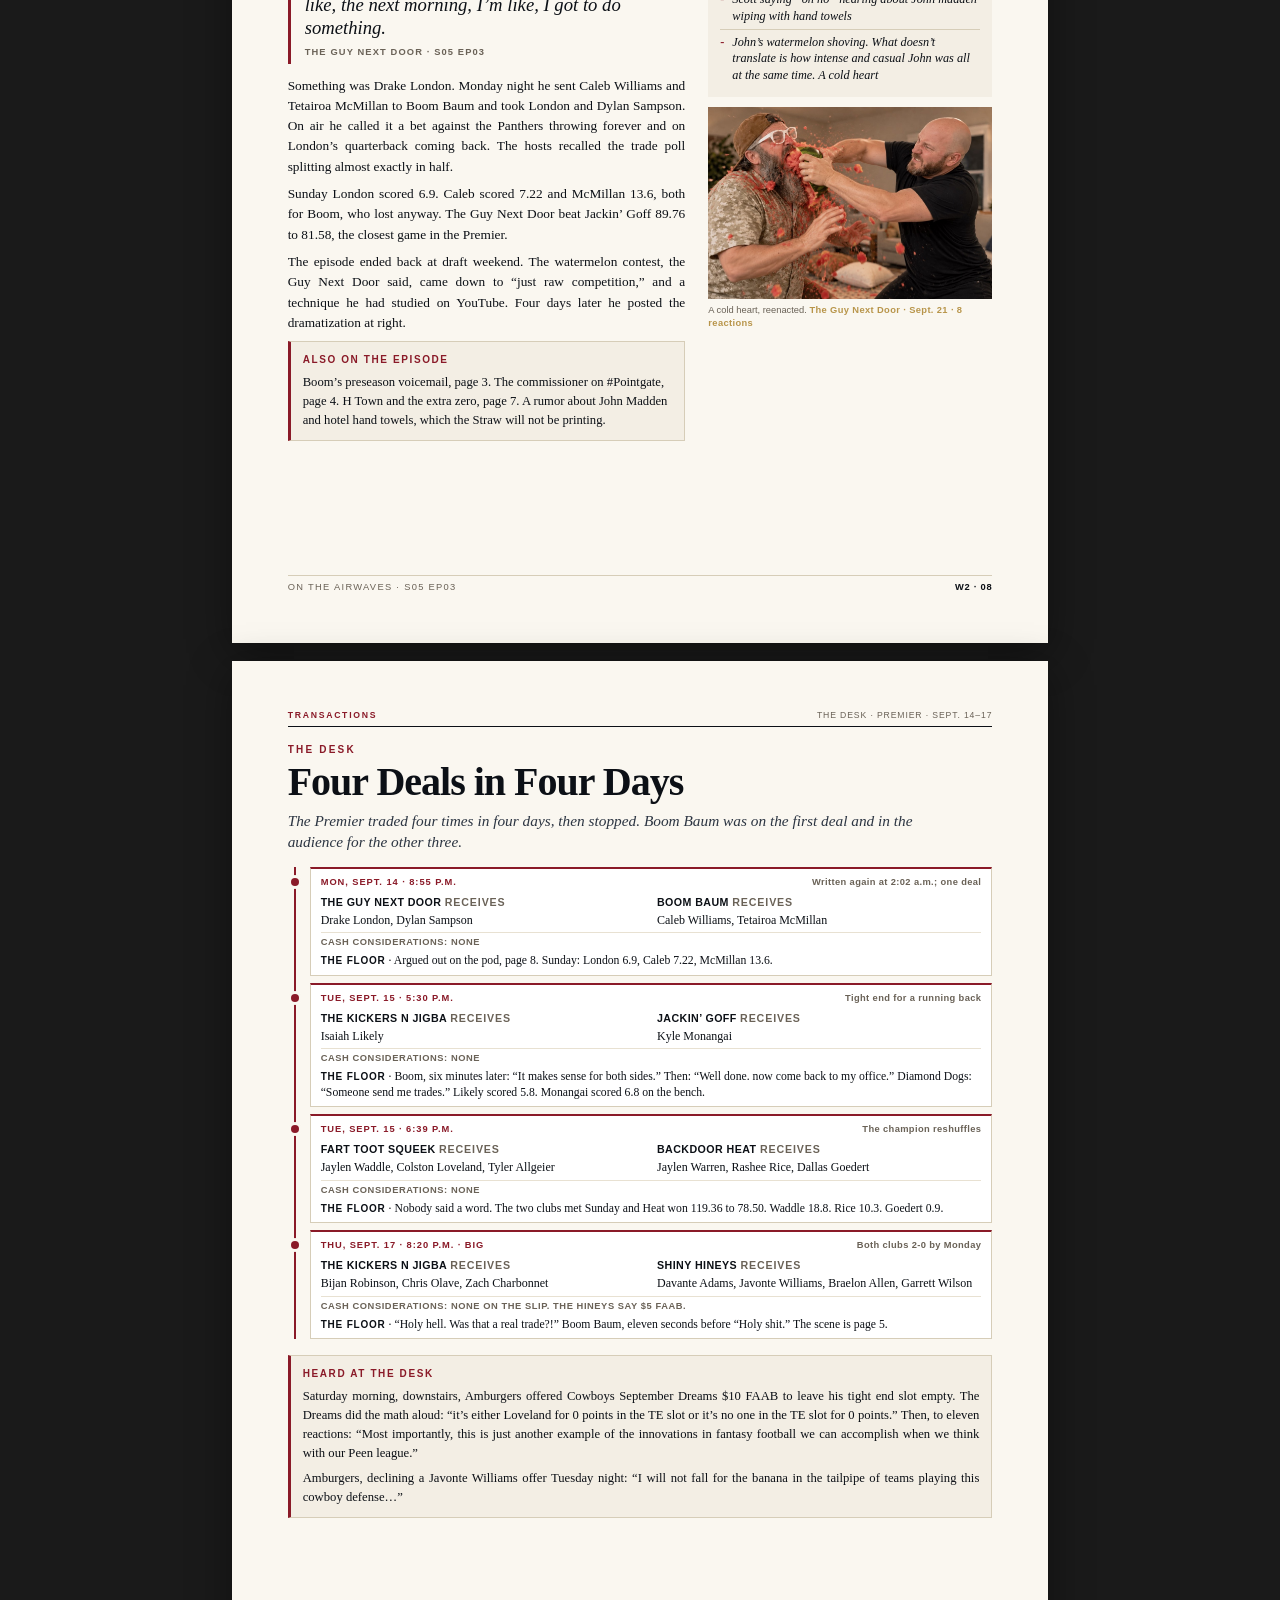
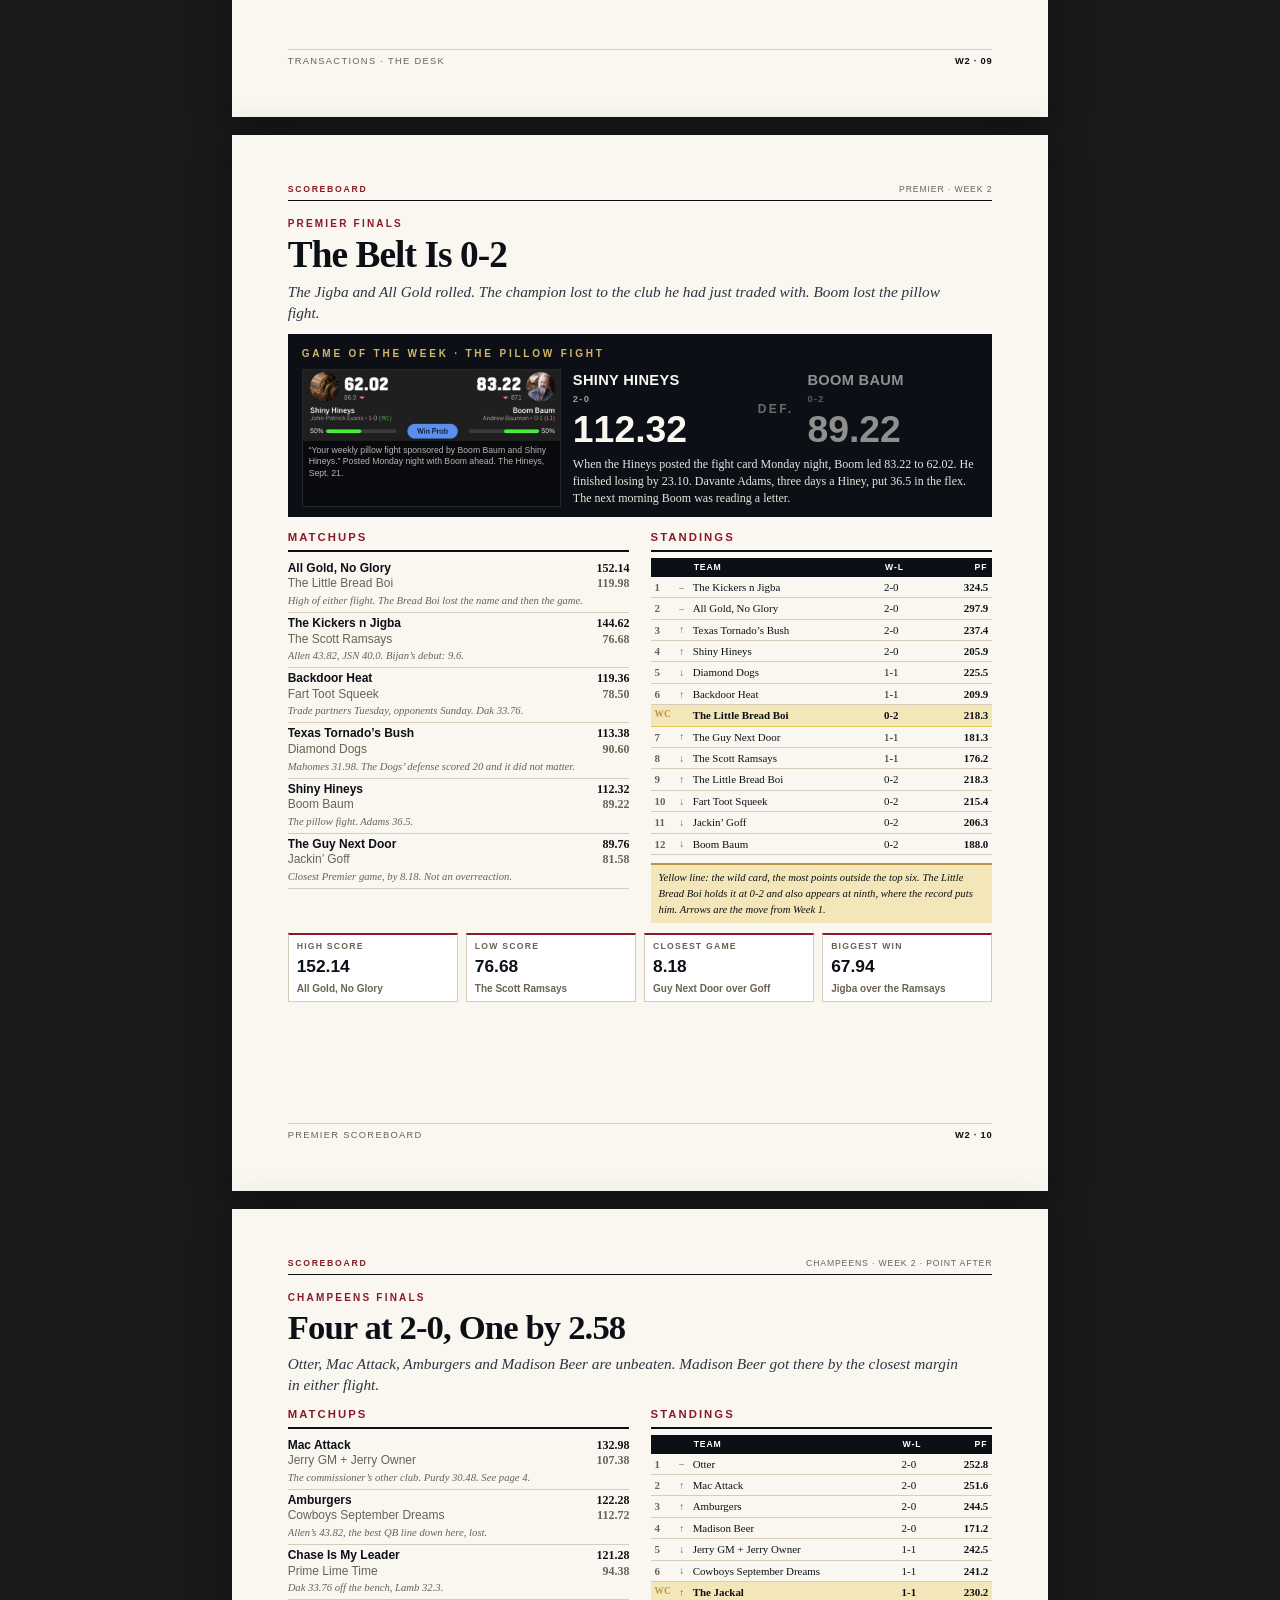
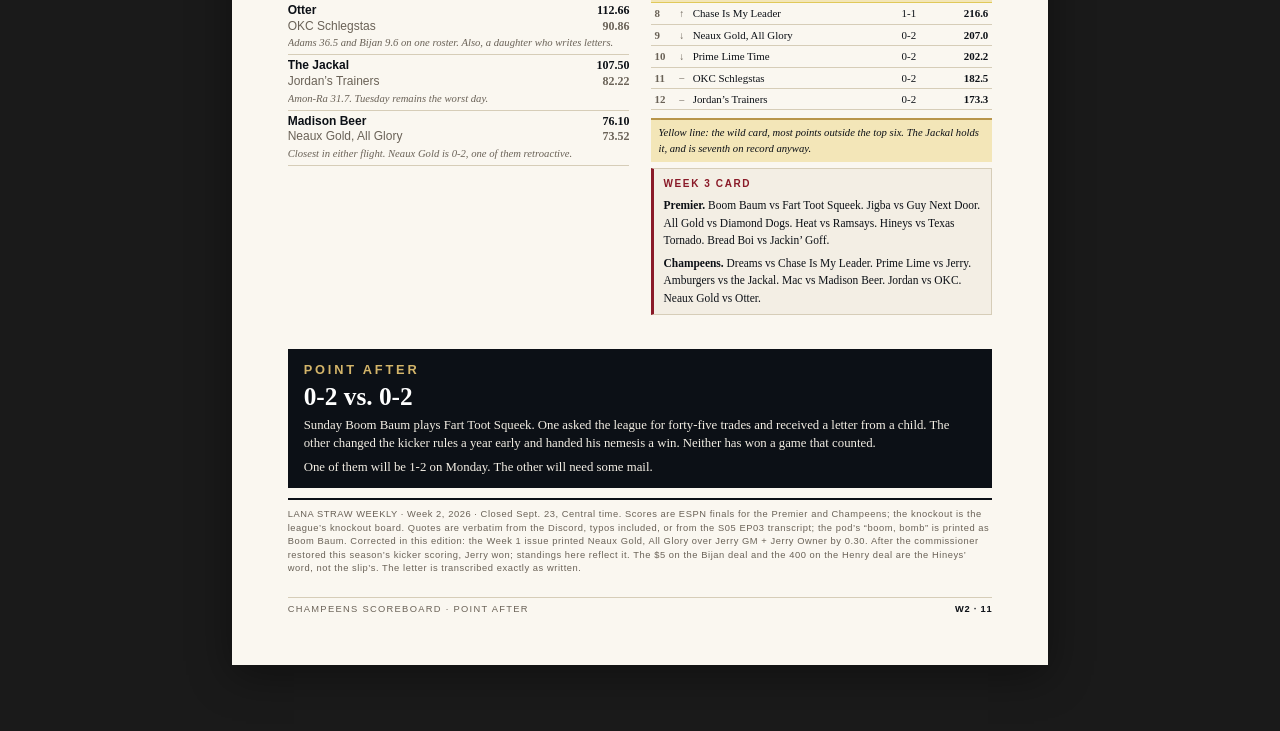
==== commit bf09549a: "Republish Week 2 from the season build" ====
--- a/index.html
+++ b/index.html
@@ -1184,6 +1184,16 @@
 .vol-grid.ns .vol-tile { height: 1.3in; }
 .vol-grid.ns .vt-cap { font-size: 7.5pt; }
 
+/* ---- photos are fixed-size: nothing stretches to fill leftover space ----
+   Every interior photo needs an explicit height: inline style on .img-frame (or on the img in a
+   figure.wire), or a fixed-size frame class. build.py --check fails the page otherwise. */
+.fig--fill { flex: 0 0 auto; }
+.img-frame, .fig--fill .img-frame { flex: 0 0 auto; min-height: 0; max-height: none; }
+
+/* wild card: the same yellow row in both flights and both table styles */
+table.standings tr.wc td { background: #f3e6b8; border-bottom: 1px solid #e0c95a; font-weight: 700; }
+table.standings tr.wc td:first-child { color: var(--gold); font-weight: 800; }
+
 </style>
 <div class="rack">
 <!-- 01 COVER -->
@@ -1572,7 +1582,7 @@
             </ul>
           </div>
           <div class="fig fig--fill" style="margin-top:10px;">
-            <div class="img-frame" style="min-height:2in;"><img src="assets/wire_watermelon.jpg" alt="AI art of one man shoving a watermelon into another man's face" style="object-position:center 40%"/></div>
+            <div class="img-frame" style="height:2.00in;"><img src="assets/wire_watermelon.jpg" alt="AI art of one man shoving a watermelon into another man's face" style="object-position:center 40%"/></div>
             <p class="caption">A cold heart, reenacted. <span class="cred">The Guy Next Door &#183; Sept. 21 &#183; 8 reactions</span></p>
           </div>
         </div>
@@ -1741,14 +1751,15 @@
             <tr><td class="rk">4</td><td class="mv">&#8593;</td><td>Madison Beer</td><td>2-0</td><td class="n">171.2</td></tr>
             <tr><td class="rk">5</td><td class="mv">&#8595;</td><td>Jerry GM + Jerry Owner</td><td>1-1</td><td class="n">242.5</td></tr>
             <tr><td class="rk">6</td><td class="mv">&#8595;</td><td>Cowboys September Dreams</td><td>1-1</td><td class="n">241.2</td></tr>
-            <tr><td class="rk">7</td><td class="mv">&#8593;</td><td>The Jackal</td><td>1-1</td><td class="n">230.2</td></tr>
+            <tr class="wc"><td class="rk">WC</td><td class="mv">&#8593;</td><td>The Jackal</td><td>1-1</td><td class="n">230.2</td></tr>
             <tr><td class="rk">8</td><td class="mv">&#8593;</td><td>Chase Is My Leader</td><td>1-1</td><td class="n">216.6</td></tr>
             <tr><td class="rk">9</td><td class="mv">&#8595;</td><td>Neaux Gold, All Glory</td><td>0-2</td><td class="n">207.0</td></tr>
             <tr><td class="rk">10</td><td class="mv">&#8595;</td><td>Prime Lime Time</td><td>0-2</td><td class="n">202.2</td></tr>
             <tr><td class="rk">11</td><td class="mv">&#8211;</td><td>OKC Schlegstas</td><td>0-2</td><td class="n">182.5</td></tr>
             <tr><td class="rk">12</td><td class="mv">&#8211;</td><td>Jordan&#8217;s Trainers</td><td>0-2</td><td class="n">173.3</td></tr>
           </table>
-          <div class="box" style="margin:10px 0 0;">
+<p class="wcrail">Yellow line: the wild card, most points outside the top six. The Jackal holds it, and is seventh on record anyway.</p>
+          <div class="box" style="margin:6px 0 0;padding:7px 10px;">
             <h4>Week 3 card</h4>
             <p style="font-size:8.6pt;text-align:left;"><b>Premier.</b> Boom Baum vs Fart Toot Squeek. Jigba vs Guy Next Door. All Gold vs Diamond Dogs. Heat vs Ramsays. Hineys vs Texas Tornado. Bread Boi vs Jackin&#8217; Goff.</p>
             <p style="font-size:8.6pt;text-align:left;"><b>Champeens.</b> Dreams vs Chase Is My Leader. Prime Lime vs Jerry. Amburgers vs the Jackal. Mac vs Madison Beer. Jordan vs OKC. Neaux Gold vs Otter.</p>
